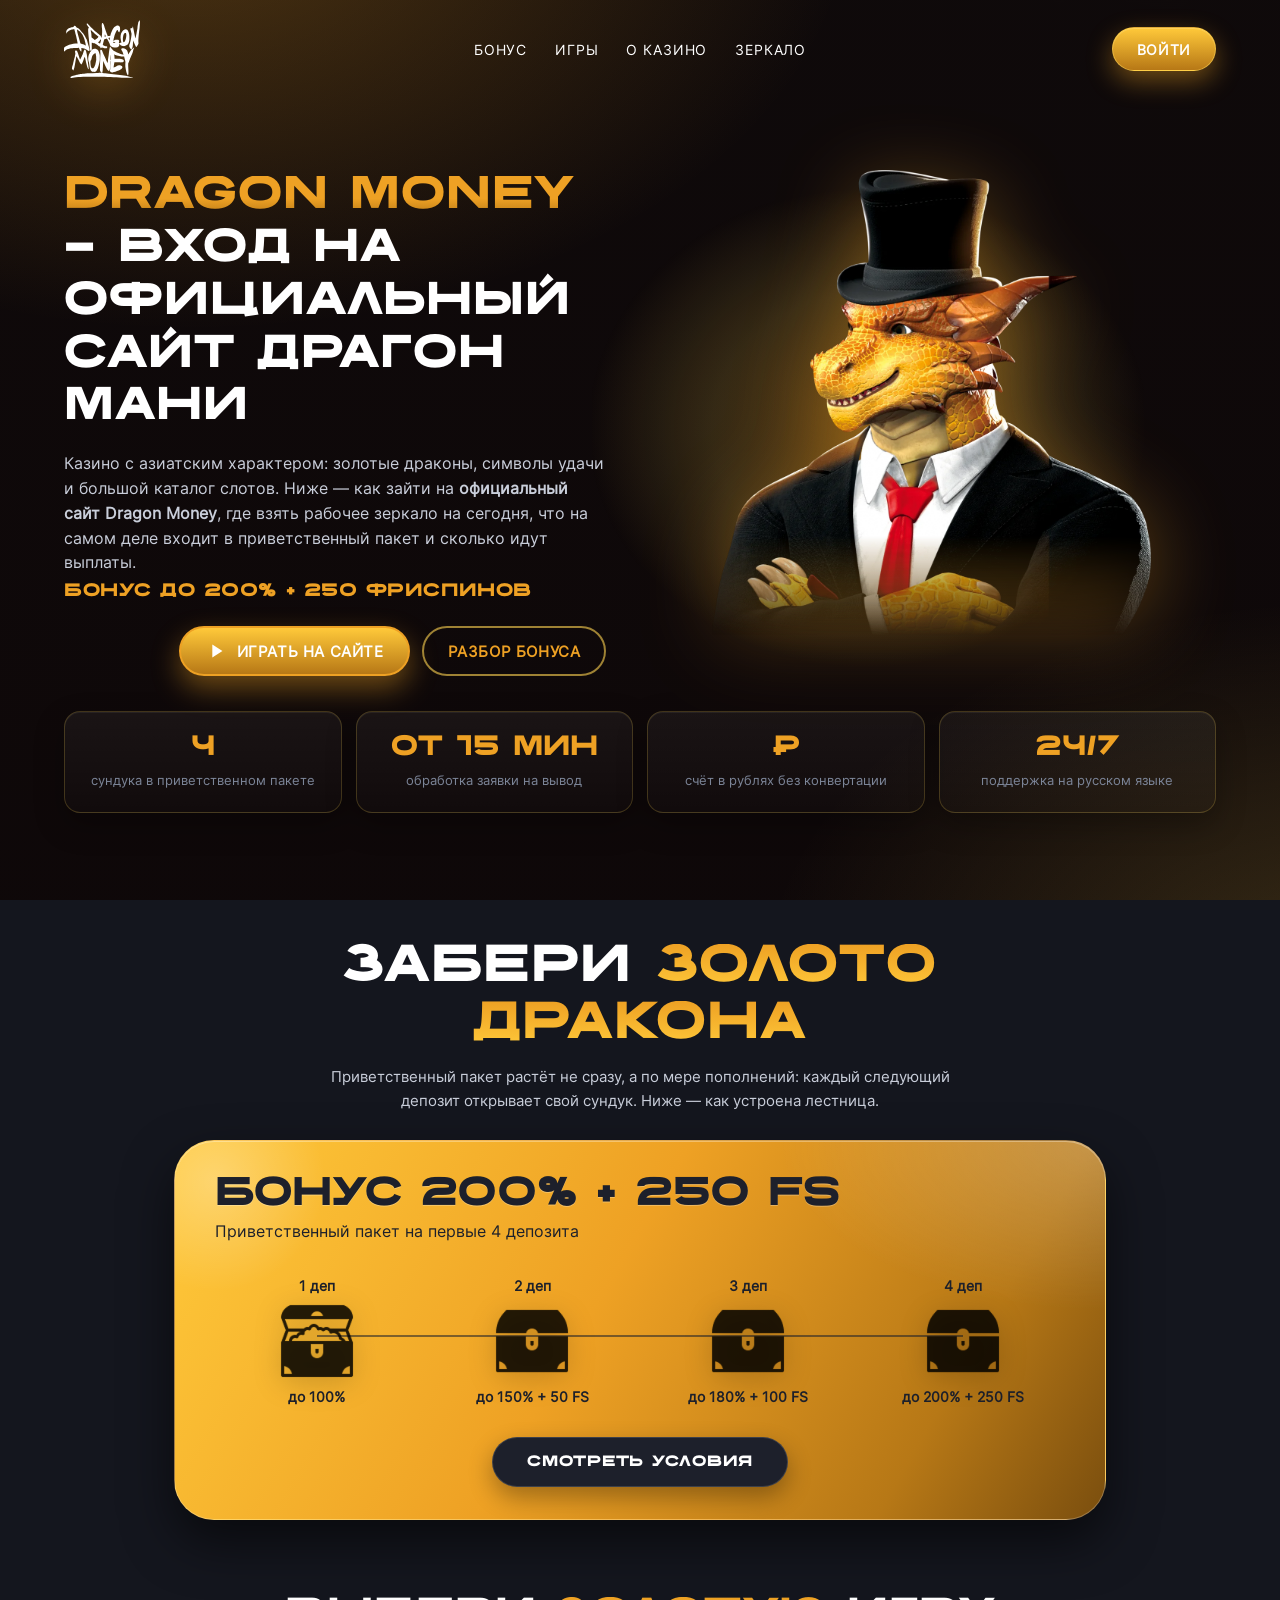
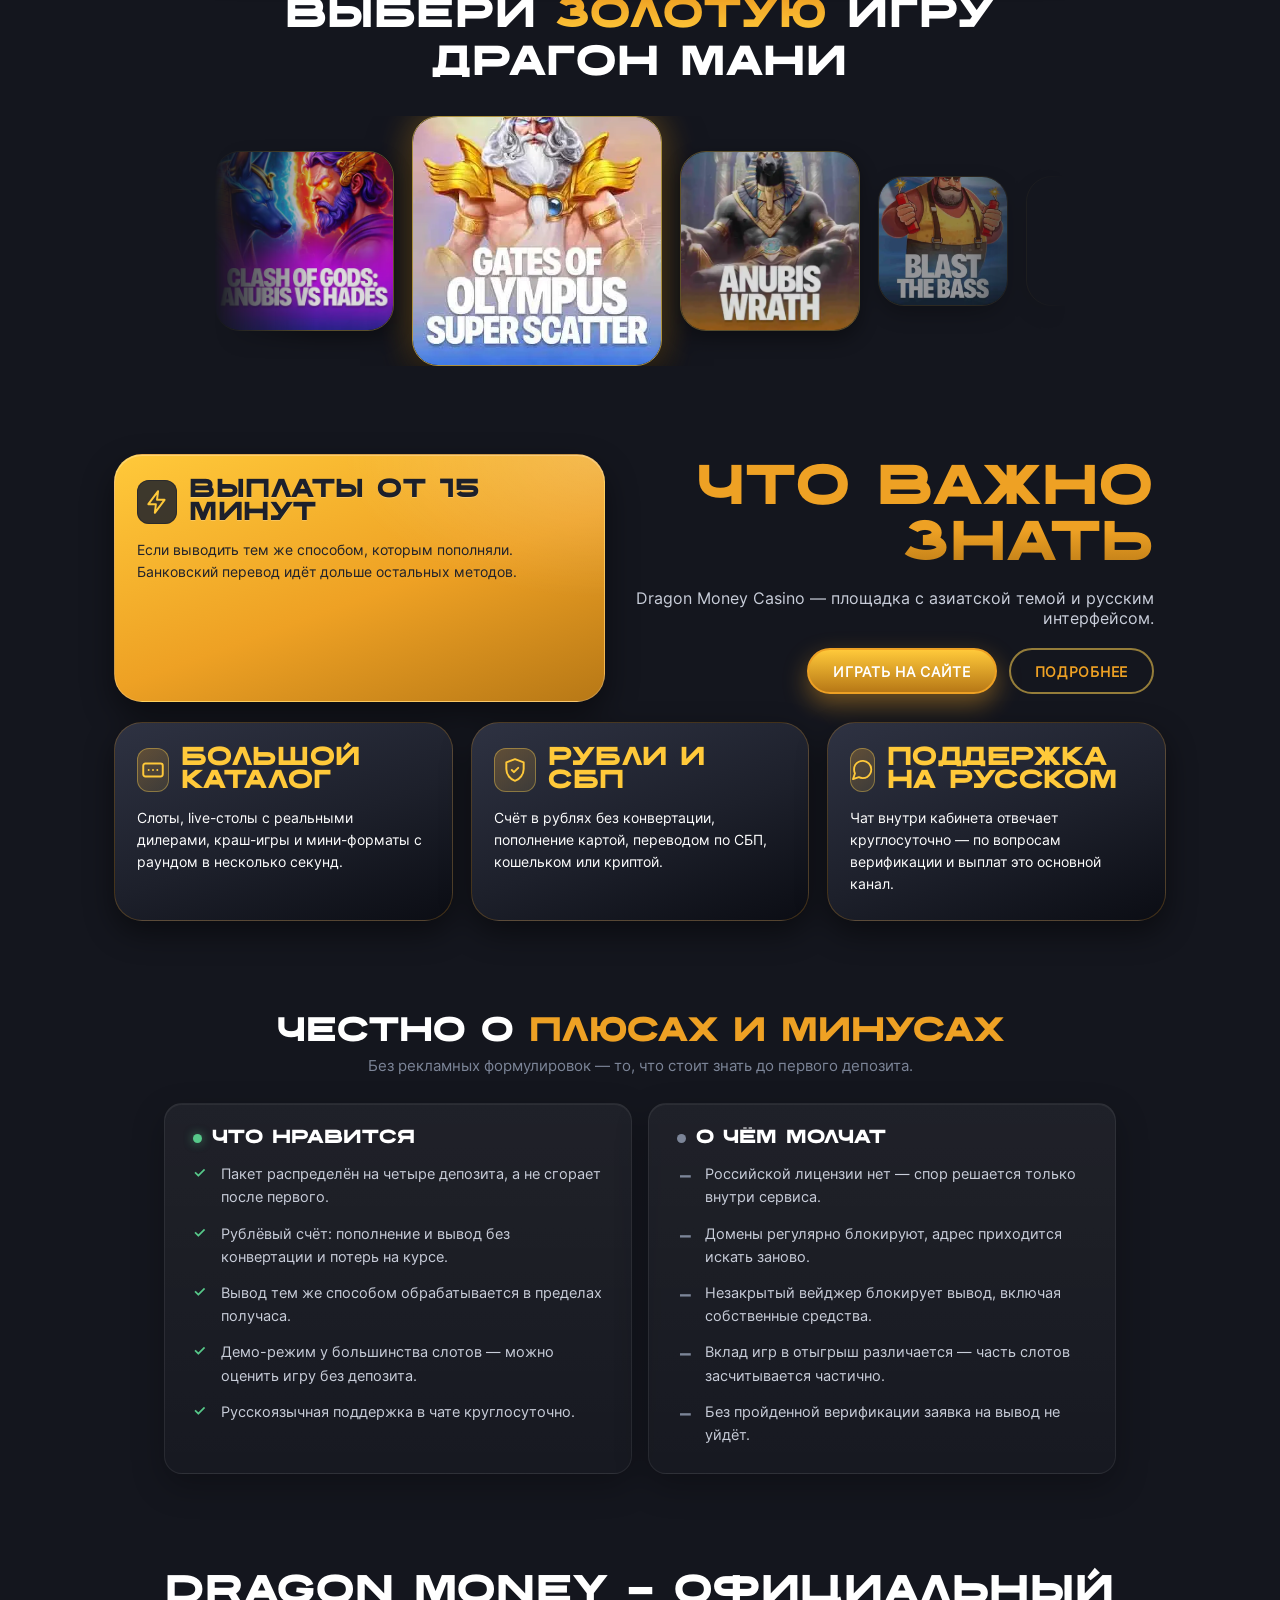
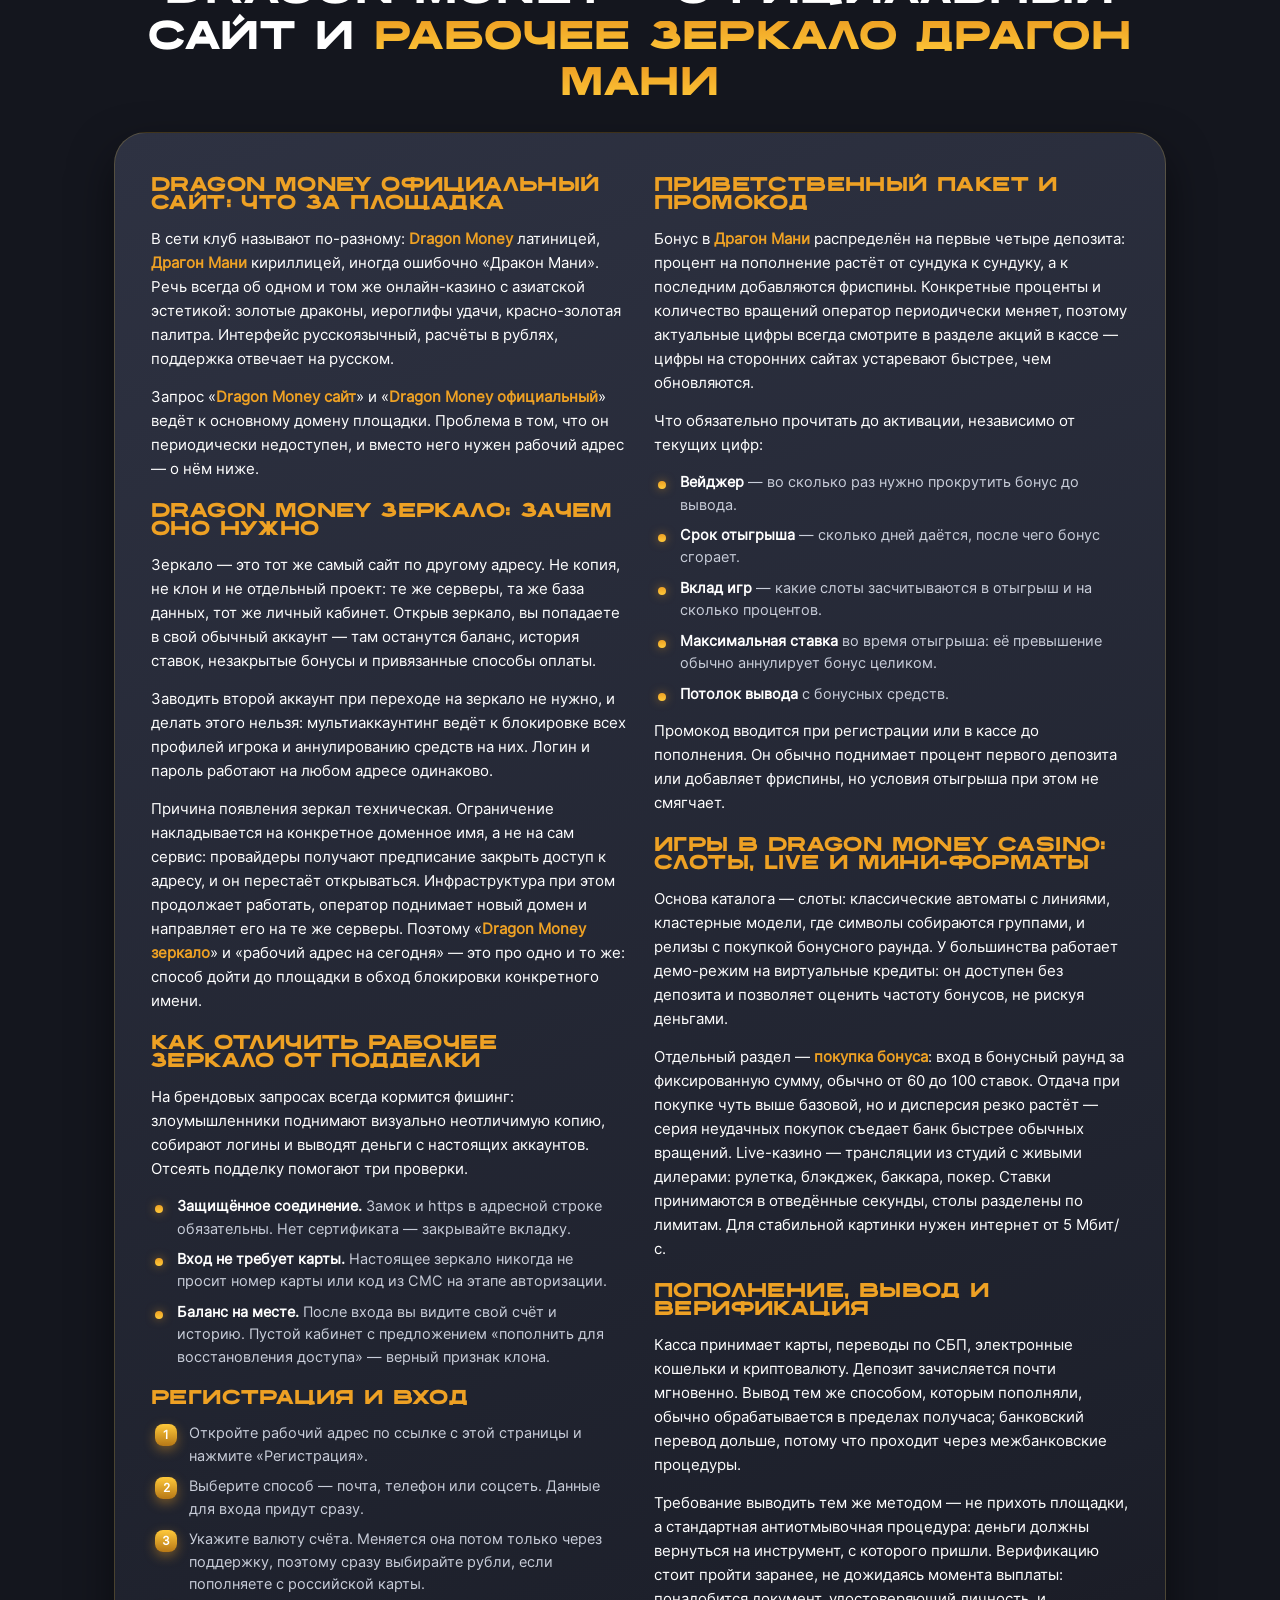
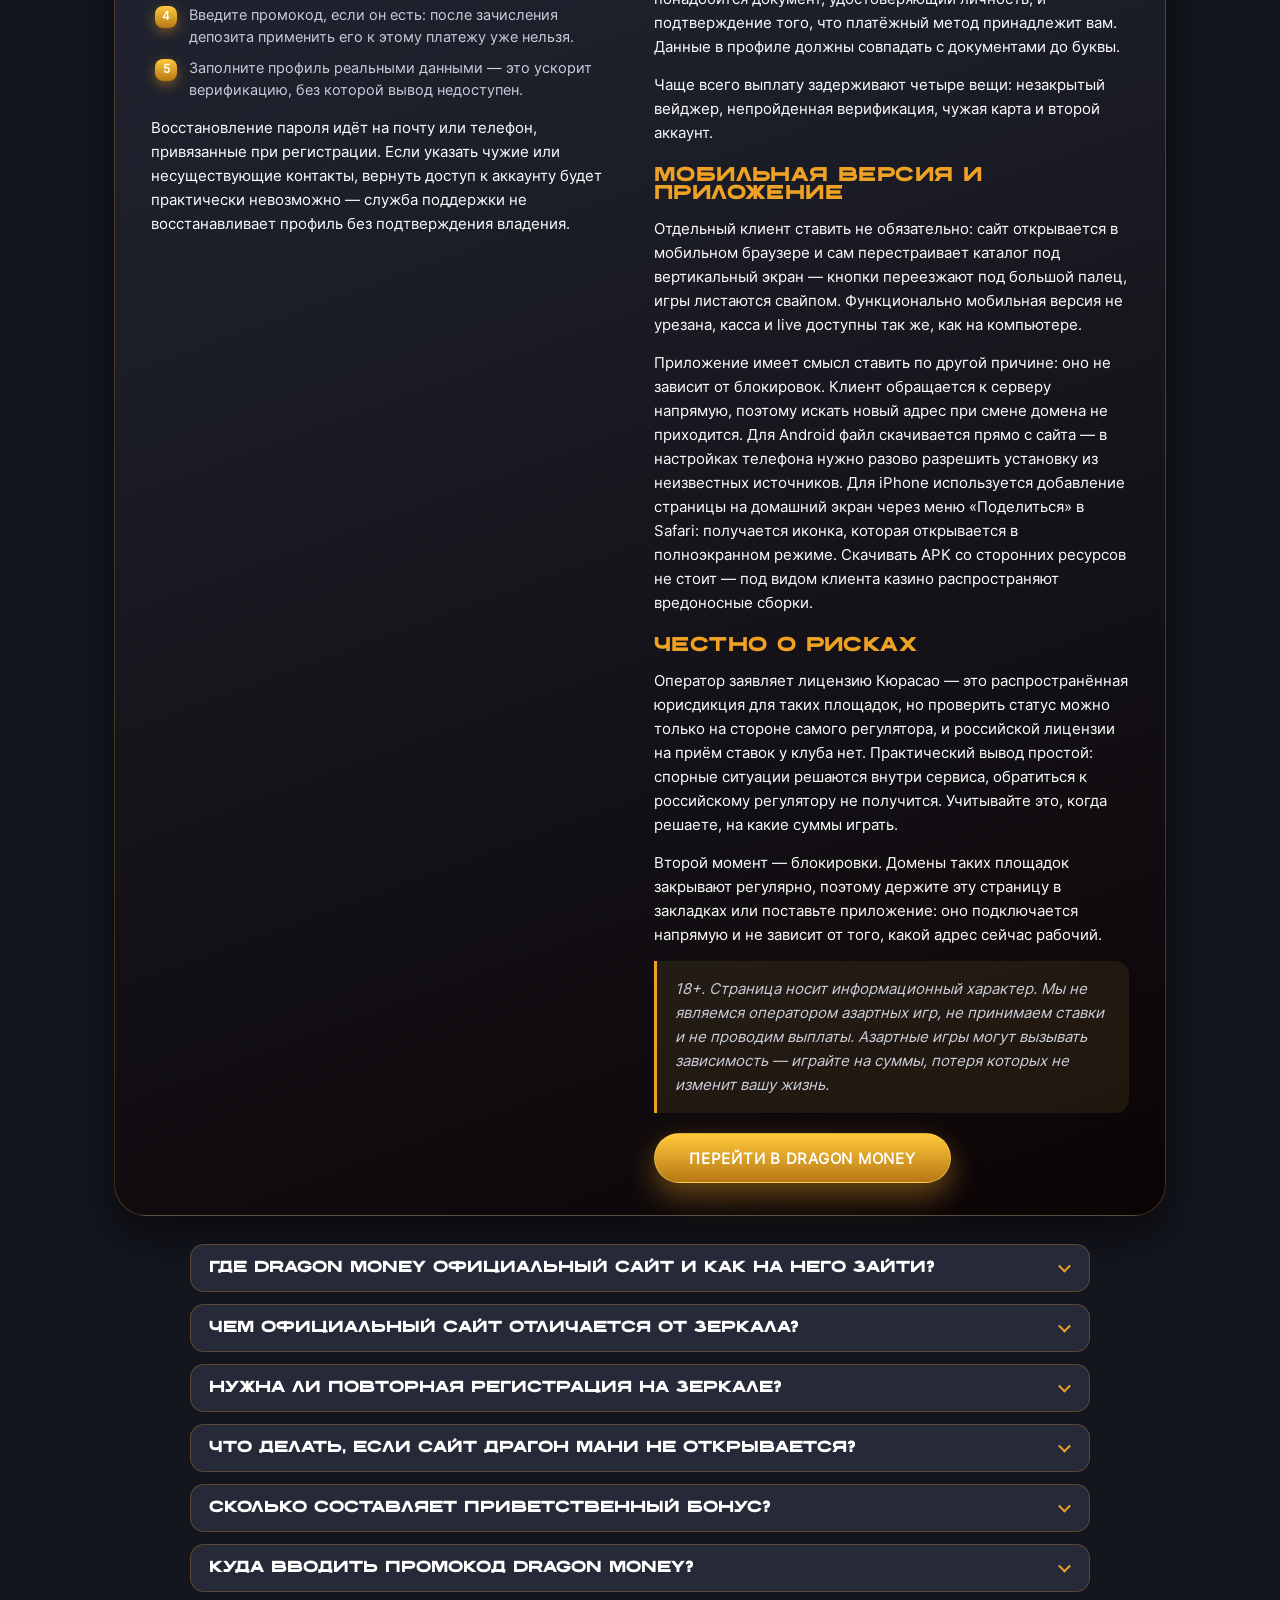
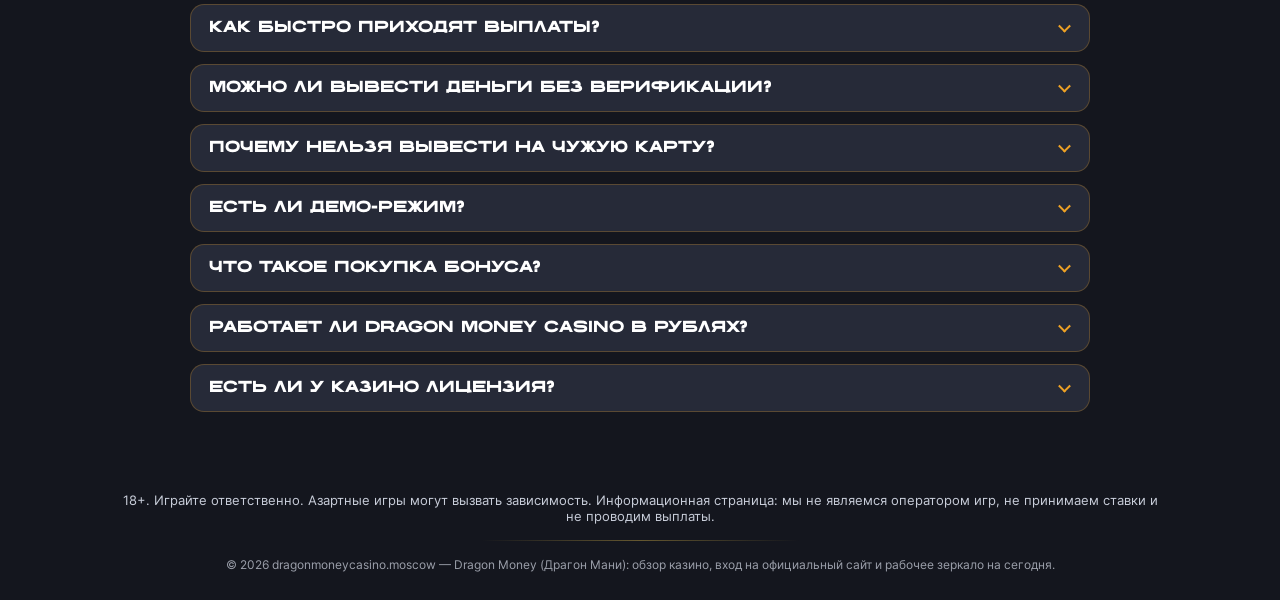
==== index.html @ d4bb259d "Dragon Money: обзор казино, вход и рабочее зеркало Пересборка на шаблоне проекта с новой компоновкой" ====
<!DOCTYPE html>
<html lang="ru">
<head>
  <meta charset="utf-8" />
  <meta name="viewport" content="width=device-width, initial-scale=1" />
  <meta http-equiv="content-language" content="ru" />
  <meta name="format-detection" content="telephone=no" />
  <meta name="referrer" content="strict-origin-when-cross-origin" />

  <title>Dragon Money — вход на официальный сайт Драгон Мани, зеркало и бонус</title>
  <meta name="description" content="Dragon Money Casino (Драгон Мани) — вход на официальный сайт и рабочее зеркало на сегодня. Приветственный пакет на четыре депозита, промокод, сроки вывода, верификация и приложение. Разбираем условия без прикрас. 18+." />
  <meta name="keywords" content="dragon money, драгон мани, dragon money casino, dragon money официальный сайт, dragon money сайт, dragon money официальный, dragon money зеркало, драгон мани зеркало, вход dragon money, промокод dragon money, бонус драгон мани, дракон мани" />
  <meta name="robots" content="index, follow, max-image-preview:large, max-snippet:-1" />
  <meta name="yandex" content="index, follow" />
  <meta name="theme-color" content="#14161E" />
  <meta name="rating" content="mature" />
  <meta name="age-restriction" content="18+" />

  <link rel="canonical" href="https://dragonmoneycasino.moscow/" />
  <link rel="alternate" hreflang="ru" href="https://dragonmoneycasino.moscow/" />
  <link rel="alternate" hreflang="x-default" href="https://dragonmoneycasino.moscow/" />

  <meta property="og:type" content="website" />
  <meta property="og:site_name" content="Dragon Money" />
  <meta property="og:title" content="Dragon Money — вход на официальный сайт Драгон Мани и зеркало" />
  <meta property="og:description" content="Официальный сайт Dragon Money Casino: вход, рабочее зеркало на сегодня, приветственный пакет, вывод и промокоды. 18+." />
  <meta property="og:url" content="https://dragonmoneycasino.moscow/" />
  <meta property="og:image" content="https://dragonmoneycasino.moscow/assets/logo/mascot.webp" />
  <meta property="og:locale" content="ru_RU" />

  <link rel="icon" type="image/png" href="assets/logo/favicon.png" />
  <link rel="apple-touch-icon" href="assets/logo/favicon.png" />

  <link rel="stylesheet" href="css/tokens.css" />
  <link rel="stylesheet" href="css/palette-dragon.css" />
  <link rel="stylesheet" href="css/style.css" />
  <link rel="stylesheet" href="css/extra.css" />
</head>
<body>

<div class="page-bg"></div>
<div class="page" id="top">

  <header class="lb-header-center">
    <a class="lb-header-center__brand" href="#top" aria-label="Dragon Money — на главную">
      <img class="lb-header-center__img" src="assets/logo/wordmark.svg" alt="Dragon Money — Драгон Мани" width="180" height="40" />
    </a>
    <nav class="lb-header-center__nav" aria-label="Основное меню Dragon Money">
      <a class="lb-header-center__link" href="#bonus" title="Бонус Dragon Money">Бонус</a>
      <a class="lb-header-center__link" href="#games" title="Игры Dragon Money">Игры</a>
      <a class="lb-header-center__link" href="#advantages" title="О Dragon Money">О казино</a>
      <a class="lb-header-center__link" href="#about" title="Зеркало Dragon Money">Зеркало</a>
    </nav>
    <div class="lb-header-center__actions">
      <a class="lb-header-center__btn" href="https://gamejack777.site/7ZUdEv" target="_blank" rel="nofollow noopener" title="Вход в Dragon Money">Войти</a>
    </div>
  </header>

  <!-- ═══ Первый экран ═══ -->
  <section class="section section--tight" aria-label="Главная">
    <div class="lb-hero-split lb-hero-split--rev">
      <img class="lb-hero-split__logo" src="assets/logo/mascot.webp" alt="Dragon Money — Драгон Мани (маскот-дракон)" width="1160" height="1300" fetchpriority="high" decoding="async" />
      <div class="lb-hero-split__content">
        <h1 class="lb-hero-split__title">
          <span class="lb-hero-split__title-accent">Dragon Money</span> — вход на официальный сайт Драгон Мани
        </h1>
        <p class="lb-hero-split__text">Казино с азиатским характером: золотые драконы, символы удачи и большой каталог слотов. Ниже — как зайти на <strong>официальный сайт Dragon Money</strong>, где взять рабочее зеркало на сегодня, что на самом деле входит в приветственный пакет и сколько идут выплаты.</p>
        <p class="lb-hero-split__bonus">Бонус до 200% + 250 фриспинов</p>
        <div class="lb-hero-split__buttons">
          <a class="lb-hero-split__btn lb-hero-split__btn--fill" href="https://gamejack777.site/7ZUdEv" target="_blank" rel="nofollow noopener" title="Играть в Dragon Money">
            <svg class="lb-hero-split__btn-icon" viewBox="0 0 24 24" fill="currentColor" aria-hidden="true"><path d="M8 5v14l11-7z"/></svg>
            Играть на сайте
          </a>
          <a class="lb-hero-split__btn lb-hero-split__btn--outline" href="#bonus" title="Разбор бонуса Dragon Money">
            Разбор бонуса
          </a>
        </div>
      </div>
    </div>
    <ul class="dm-stats">
      <li><b>4</b><span>сундука в приветственном пакете</span></li>
      <li><b>от 15 мин</b><span>обработка заявки на вывод</span></li>
      <li><b>₽</b><span>счёт в рублях без конвертации</span></li>
      <li><b>24/7</b><span>поддержка на русском языке</span></li>
    </ul>
  </section>

  <!-- ═══ Бонус ═══ -->
  <section class="section" id="bonus" aria-labelledby="bonus-title">
    <div class="lb-bonus-grad">
      <h2 class="lb-bonus-grad__title" id="bonus-title">
        <span class="lb-bonus-grad__title-dark">Забери </span><span class="lb-bonus-grad__title-blue">золото дракона</span>
      </h2>
      <p class="lb-bonus-grad__subtitle">Приветственный пакет растёт не сразу, а по мере пополнений: каждый следующий депозит открывает свой сундук. Ниже — как устроена лестница.</p>

      <div class="lb-bonus-grad__card">
        <h3 class="lb-bonus-grad__card-title">Бонус 200% + 250 FS</h3>
        <p class="lb-bonus-grad__card-sub">Приветственный пакет на первые 4 депозита</p>
        <div class="lb-bonus-grad__steps">
          <div class="lb-bonus-grad__step">
            <p class="lb-bonus-grad__step-top">1 деп</p>
            <img class="lb-bonus-grad__step-icon" src="assets/bonus/chest-open.png" alt="" />
            <p class="lb-bonus-grad__step-bottom">до 100%</p>
          </div>
          <div class="lb-bonus-grad__step">
            <p class="lb-bonus-grad__step-top">2 деп</p>
            <img class="lb-bonus-grad__step-icon" src="assets/bonus/chest-closed.png" alt="" />
            <p class="lb-bonus-grad__step-bottom">до 150% + 50 FS</p>
          </div>
          <div class="lb-bonus-grad__step">
            <p class="lb-bonus-grad__step-top">3 деп</p>
            <img class="lb-bonus-grad__step-icon" src="assets/bonus/chest-closed.png" alt="" />
            <p class="lb-bonus-grad__step-bottom">до 180% + 100 FS</p>
          </div>
          <div class="lb-bonus-grad__step">
            <p class="lb-bonus-grad__step-top">4 деп</p>
            <img class="lb-bonus-grad__step-icon" src="assets/bonus/chest-closed.png" alt="" />
            <p class="lb-bonus-grad__step-bottom">до 200% + 250 FS</p>
          </div>
        </div>
        <div class="lb-bonus-grad__btn-wrap">
          <a class="lb-bonus-grad__btn" href="https://gamejack777.site/7ZUdEv" target="_blank" rel="nofollow noopener" title="Условия бонуса Dragon Money">Смотреть условия</a>
        </div>
      </div>
    </div>
  </section>

  <!-- ═══ Слайдер игр ═══ -->
  <section class="section section--games" id="games" aria-labelledby="games-title">
    <div class="lb-slider-coverflow" data-interval="2600">
      <h2 class="lb-slider-coverflow__title" id="games-title">
        Выбери <span class="lb-slider-coverflow__title-accent">золотую</span> игру Драгон Мани
      </h2>
      <div class="lb-slider-coverflow__viewport">
        <div class="lb-slider-coverflow__track">
          <div class="lb-slider-coverflow__slide"><a href="https://gamejack777.site/7ZUdEv" target="_blank" rel="nofollow noopener" title="Слот в Dragon Money"><img class="lb-slider-coverflow__media" src="assets/games2/mummyland-treasures.webp" alt="MummyLand Treasures — слот в Dragon Money" loading="lazy" /></a></div>
          <div class="lb-slider-coverflow__slide"><a href="https://gamejack777.site/7ZUdEv" target="_blank" rel="nofollow noopener" title="Слот в Dragon Money"><img class="lb-slider-coverflow__media" src="assets/games2/hit-slot-2025.webp" alt="2025 Hit Slot — слот Драгон Мани" loading="lazy" /></a></div>
          <div class="lb-slider-coverflow__slide is-center"><a href="https://gamejack777.site/7ZUdEv" target="_blank" rel="nofollow noopener" title="Слот в Dragon Money"><img class="lb-slider-coverflow__media" src="assets/games2/clash-of-gods.webp" alt="Clash of Gods — слот в Dragon Money Casino" loading="lazy" /></a></div>
          <div class="lb-slider-coverflow__slide"><a href="https://gamejack777.site/7ZUdEv" target="_blank" rel="nofollow noopener" title="Слот в Dragon Money"><img class="lb-slider-coverflow__media" src="assets/games2/gates-super-scatter.webp" alt="Gates of Olympus Super Scatter — Драгон Мани" loading="lazy" /></a></div>
          <div class="lb-slider-coverflow__slide"><a href="https://gamejack777.site/7ZUdEv" target="_blank" rel="nofollow noopener" title="Слот в Dragon Money"><img class="lb-slider-coverflow__media" src="assets/games2/anubis-wrath.webp" alt="Anubis Wrath — слот в Dragon Money" loading="lazy" /></a></div>
          <div class="lb-slider-coverflow__slide"><a href="https://gamejack777.site/7ZUdEv" target="_blank" rel="nofollow noopener" title="Слот в Dragon Money"><img class="lb-slider-coverflow__media" src="assets/games2/blast-the-bass.webp" alt="Blast The Bass — слот Драгон Мани" loading="lazy" /></a></div>
          <div class="lb-slider-coverflow__slide"><a href="https://gamejack777.site/7ZUdEv" target="_blank" rel="nofollow noopener" title="Слот в Dragon Money"><img class="lb-slider-coverflow__media" src="assets/games2/joker-stoker.webp" alt="Joker Stoker — покупка бонуса в Dragon Money" loading="lazy" /></a></div>
          <div class="lb-slider-coverflow__slide"><a href="https://gamejack777.site/7ZUdEv" target="_blank" rel="nofollow noopener" title="Слот в Dragon Money"><img class="lb-slider-coverflow__media" src="assets/games2/lucky-streak-1000.webp" alt="Lucky Streak 1000 — слот в Dragon Money Casino" loading="lazy" /></a></div>
          <div class="lb-slider-coverflow__slide"><a href="https://gamejack777.site/7ZUdEv" target="_blank" rel="nofollow noopener" title="Слот в Dragon Money"><img class="lb-slider-coverflow__media" src="assets/games2/zombie-outbreak.webp" alt="Zombie Outbreak — слот Драгон Мани" loading="lazy" /></a></div>
          <div class="lb-slider-coverflow__slide"><a href="https://gamejack777.site/7ZUdEv" target="_blank" rel="nofollow noopener" title="Слот в Dragon Money"><img class="lb-slider-coverflow__media" src="assets/games2/pinata-wins.webp" alt="Pinata Wins — слот в Dragon Money" loading="lazy" /></a></div>
          <div class="lb-slider-coverflow__slide"><a href="https://gamejack777.site/7ZUdEv" target="_blank" rel="nofollow noopener" title="Слот в Dragon Money"><img class="lb-slider-coverflow__media" src="assets/games2/chocolate-deluxe.webp" alt="Chocolate Deluxe — слот Драгон Мани" loading="lazy" /></a></div>
          <div class="lb-slider-coverflow__slide"><a href="https://gamejack777.site/7ZUdEv" target="_blank" rel="nofollow noopener" title="Слот в Dragon Money"><img class="lb-slider-coverflow__media" src="assets/games2/cruise-royale.webp" alt="Cruise Royale — слот в Dragon Money Casino" loading="lazy" /></a></div>
        </div>
      </div>
    </div>
  </section>

  <!-- ═══ Преимущества ═══ -->
  <section class="section" id="advantages" aria-label="О Dragon Money">
    <div class="lb-adv-cta">
      <div class="lb-adv-cta__top">
        <article class="lb-adv-cta__card">
          <div class="lb-adv-cta__head">
            <div class="lb-adv-cta__icon" aria-hidden="true">
              <svg viewBox="0 0 24 24" fill="none" stroke="currentColor" stroke-width="1.8" stroke-linecap="round" stroke-linejoin="round"><path d="M13 2 4 14h7l-1 8 9-12h-7l1-8z"/></svg>
            </div>
            <h3 class="lb-adv-cta__card-title">Выплаты от 15 минут</h3>
          </div>
          <p class="lb-adv-cta__card-text">Если выводить тем же способом, которым пополняли. Банковский перевод идёт дольше остальных методов.</p>
        </article>
        <div class="lb-adv-cta__aside">
          <h2 class="lb-adv-cta__title">Что важно знать</h2>
          <p class="lb-adv-cta__subtitle">Dragon Money Casino — площадка с азиатской темой и русским интерфейсом.</p>
          <div class="lb-adv-cta__buttons">
            <a class="lb-adv-cta__btn lb-adv-cta__btn--fill" href="https://gamejack777.site/7ZUdEv" target="_blank" rel="nofollow noopener" title="Играть в Dragon Money">Играть на сайте</a>
            <a class="lb-adv-cta__btn lb-adv-cta__btn--outline" href="#about" title="Подробно о Dragon Money">Подробнее</a>
          </div>
        </div>
      </div>

      <div class="lb-adv-cta__row">
        <article class="lb-adv-cta__card">
          <div class="lb-adv-cta__head">
            <div class="lb-adv-cta__icon" aria-hidden="true">
              <svg viewBox="0 0 24 24" fill="none" stroke="currentColor" stroke-width="1.8" stroke-linecap="round" stroke-linejoin="round"><rect x="3" y="6" width="18" height="12" rx="2"/><path d="M8 12h.01M12 12h.01M16 12h.01"/></svg>
            </div>
            <h3 class="lb-adv-cta__card-title">Большой каталог</h3>
          </div>
          <p class="lb-adv-cta__card-text">Слоты, live-столы с реальными дилерами, краш-игры и мини-форматы с раундом в несколько секунд.</p>
        </article>
        <article class="lb-adv-cta__card">
          <div class="lb-adv-cta__head">
            <div class="lb-adv-cta__icon" aria-hidden="true">
              <svg viewBox="0 0 24 24" fill="none" stroke="currentColor" stroke-width="1.8" stroke-linecap="round" stroke-linejoin="round"><path d="M12 2 4 5v6c0 5 3.5 9.5 8 11 4.5-1.5 8-6 8-11V5l-8-3z"/><path d="m9 12 2 2 4-4"/></svg>
            </div>
            <h3 class="lb-adv-cta__card-title">Рубли и СБП</h3>
          </div>
          <p class="lb-adv-cta__card-text">Счёт в рублях без конвертации, пополнение картой, переводом по СБП, кошельком или криптой.</p>
        </article>
        <article class="lb-adv-cta__card">
          <div class="lb-adv-cta__head">
            <div class="lb-adv-cta__icon" aria-hidden="true">
              <svg viewBox="0 0 24 24" fill="none" stroke="currentColor" stroke-width="1.8" stroke-linecap="round" stroke-linejoin="round"><path d="M21 11.5a8.4 8.4 0 0 1-.9 3.8 8.5 8.5 0 0 1-7.6 4.7 8.4 8.4 0 0 1-3.8-.9L3 21l1.9-5.7a8.4 8.4 0 0 1-.9-3.8 8.5 8.5 0 0 1 4.7-7.6 8.4 8.4 0 0 1 3.8-.9h.5a8.5 8.5 0 0 1 8 8v.5z"/></svg>
            </div>
            <h3 class="lb-adv-cta__card-title">Поддержка на русском</h3>
          </div>
          <p class="lb-adv-cta__card-text">Чат внутри кабинета отвечает круглосуточно — по вопросам верификации и выплат это основной канал.</p>
        </article>
      </div>
    </div>
  </section>

  <!-- ═══ Плюсы и минусы ═══ -->
  <section class="section" aria-label="Плюсы и минусы Dragon Money">
    <div class="dm-pc-wrap">
      <h2 class="dm-pc-title">Честно о <span>плюсах и минусах</span></h2>
      <p class="dm-pc-sub">Без рекламных формулировок — то, что стоит знать до первого депозита.</p>
      <div class="dm-pc">
        <div class="dm-pc__col dm-pc__col--pro">
          <h3>Что нравится</h3>
          <ul>
            <li>Пакет распределён на четыре депозита, а не сгорает после первого.</li>
            <li>Рублёвый счёт: пополнение и вывод без конвертации и потерь на курсе.</li>
            <li>Вывод тем же способом обрабатывается в пределах получаса.</li>
            <li>Демо-режим у большинства слотов — можно оценить игру без депозита.</li>
            <li>Русскоязычная поддержка в чате круглосуточно.</li>
          </ul>
        </div>
        <div class="dm-pc__col dm-pc__col--con">
          <h3>О чём молчат</h3>
          <ul>
            <li>Российской лицензии нет — спор решается только внутри сервиса.</li>
            <li>Домены регулярно блокируют, адрес приходится искать заново.</li>
            <li>Незакрытый вейджер блокирует вывод, включая собственные средства.</li>
            <li>Вклад игр в отыгрыш различается — часть слотов засчитывается частично.</li>
            <li>Без пройденной верификации заявка на вывод не уйдёт.</li>
          </ul>
        </div>
      </div>
    </div>
  </section>

  <!-- ═══ SEO-текст ═══ -->
  <section class="section" id="about" aria-labelledby="seo-title">
    <div class="dm-seo">
      <h2 class="dm-seo__title" id="seo-title">
        <span class="dm-seo__title-dark">Dragon Money — официальный сайт и </span><span class="dm-seo__title-blue">рабочее зеркало Драгон Мани</span>
      </h2>

      <div class="dm-seo__grid">
        <div class="dm-seo__col">
          <h3 class="dm-seo__h3">Dragon Money официальный сайт: что за площадка</h3>
          <p>В сети клуб называют по-разному: <strong>Dragon Money</strong> латиницей, <strong>Драгон Мани</strong> кириллицей, иногда ошибочно «Дракон Мани». Речь всегда об одном и том же онлайн-казино с азиатской эстетикой: золотые драконы, иероглифы удачи, красно-золотая палитра. Интерфейс русскоязычный, расчёты в рублях, поддержка отвечает на русском.</p>
          <p>Запрос «<strong>Dragon Money сайт</strong>» и «<strong>Dragon Money официальный</strong>» ведёт к основному домену площадки. Проблема в том, что он периодически недоступен, и вместо него нужен рабочий адрес — о нём ниже.</p>

          <h3 class="dm-seo__h3">Dragon Money зеркало: зачем оно нужно</h3>
          <p>Зеркало — это тот же самый сайт по другому адресу. Не копия, не клон и не отдельный проект: те же серверы, та же база данных, тот же личный кабинет. Открыв зеркало, вы попадаете в свой обычный аккаунт — там останутся баланс, история ставок, незакрытые бонусы и привязанные способы оплаты.</p>
          <p>Заводить второй аккаунт при переходе на зеркало не нужно, и делать этого нельзя: мультиаккаунтинг ведёт к блокировке всех профилей игрока и аннулированию средств на них. Логин и пароль работают на любом адресе одинаково.</p>
          <p>Причина появления зеркал техническая. Ограничение накладывается на конкретное доменное имя, а не на сам сервис: провайдеры получают предписание закрыть доступ к адресу, и он перестаёт открываться. Инфраструктура при этом продолжает работать, оператор поднимает новый домен и направляет его на те же серверы. Поэтому «<strong>Dragon Money зеркало</strong>» и «рабочий адрес на сегодня» — это про одно и то же: способ дойти до площадки в обход блокировки конкретного имени.</p>

          <h3 class="dm-seo__h3">Как отличить рабочее зеркало от подделки</h3>
          <p>На брендовых запросах всегда кормится фишинг: злоумышленники поднимают визуально неотличимую копию, собирают логины и выводят деньги с настоящих аккаунтов. Отсеять подделку помогают три проверки.</p>
          <ul class="dm-seo__list">
            <li><strong>Защищённое соединение.</strong> Замок и https в адресной строке обязательны. Нет сертификата — закрывайте вкладку.</li>
            <li><strong>Вход не требует карты.</strong> Настоящее зеркало никогда не просит номер карты или код из СМС на этапе авторизации.</li>
            <li><strong>Баланс на месте.</strong> После входа вы видите свой счёт и историю. Пустой кабинет с предложением «пополнить для восстановления доступа» — верный признак клона.</li>
          </ul>

          <h3 class="dm-seo__h3">Регистрация и вход</h3>
          <ol class="dm-seo__list dm-seo__list--num">
            <li>Откройте рабочий адрес по ссылке с этой страницы и нажмите «Регистрация».</li>
            <li>Выберите способ — почта, телефон или соцсеть. Данные для входа придут сразу.</li>
            <li>Укажите валюту счёта. Меняется она потом только через поддержку, поэтому сразу выбирайте рубли, если пополняете с российской карты.</li>
            <li>Введите промокод, если он есть: после зачисления депозита применить его к этому платежу уже нельзя.</li>
            <li>Заполните профиль реальными данными — это ускорит верификацию, без которой вывод недоступен.</li>
          </ol>
          <p>Восстановление пароля идёт на почту или телефон, привязанные при регистрации. Если указать чужие или несуществующие контакты, вернуть доступ к аккаунту будет практически невозможно — служба поддержки не восстанавливает профиль без подтверждения владения.</p>
        </div>

        <div class="dm-seo__col">
          <h3 class="dm-seo__h3">Приветственный пакет и промокод</h3>
          <p>Бонус в <strong>Драгон Мани</strong> распределён на первые четыре депозита: процент на пополнение растёт от сундука к сундуку, а к последним добавляются фриспины. Конкретные проценты и количество вращений оператор периодически меняет, поэтому актуальные цифры всегда смотрите в разделе акций в кассе — цифры на сторонних сайтах устаревают быстрее, чем обновляются.</p>
          <p>Что обязательно прочитать до активации, независимо от текущих цифр:</p>
          <ul class="dm-seo__list">
            <li><strong>Вейджер</strong> — во сколько раз нужно прокрутить бонус до вывода.</li>
            <li><strong>Срок отыгрыша</strong> — сколько дней даётся, после чего бонус сгорает.</li>
            <li><strong>Вклад игр</strong> — какие слоты засчитываются в отыгрыш и на сколько процентов.</li>
            <li><strong>Максимальная ставка</strong> во время отыгрыша: её превышение обычно аннулирует бонус целиком.</li>
            <li><strong>Потолок вывода</strong> с бонусных средств.</li>
          </ul>
          <p>Промокод вводится при регистрации или в кассе до пополнения. Он обычно поднимает процент первого депозита или добавляет фриспины, но условия отыгрыша при этом не смягчает.</p>

          <h3 class="dm-seo__h3">Игры в Dragon Money Casino: слоты, live и мини-форматы</h3>
          <p>Основа каталога — слоты: классические автоматы с линиями, кластерные модели, где символы собираются группами, и релизы с покупкой бонусного раунда. У большинства работает демо-режим на виртуальные кредиты: он доступен без депозита и позволяет оценить частоту бонусов, не рискуя деньгами.</p>
          <p>Отдельный раздел — <strong>покупка бонуса</strong>: вход в бонусный раунд за фиксированную сумму, обычно от 60 до 100 ставок. Отдача при покупке чуть выше базовой, но и дисперсия резко растёт — серия неудачных покупок съедает банк быстрее обычных вращений. Live-казино — трансляции из студий с живыми дилерами: рулетка, блэкджек, баккара, покер. Ставки принимаются в отведённые секунды, столы разделены по лимитам. Для стабильной картинки нужен интернет от 5 Мбит/с.</p>

          <h3 class="dm-seo__h3">Пополнение, вывод и верификация</h3>
          <p>Касса принимает карты, переводы по СБП, электронные кошельки и криптовалюту. Депозит зачисляется почти мгновенно. Вывод тем же способом, которым пополняли, обычно обрабатывается в пределах получаса; банковский перевод дольше, потому что проходит через межбанковские процедуры.</p>
          <p>Требование выводить тем же методом — не прихоть площадки, а стандартная антиотмывочная процедура: деньги должны вернуться на инструмент, с которого пришли. Верификацию стоит пройти заранее, не дожидаясь момента выплаты: понадобится документ, удостоверяющий личность, и подтверждение того, что платёжный метод принадлежит вам. Данные в профиле должны совпадать с документами до буквы.</p>
          <p>Чаще всего выплату задерживают четыре вещи: незакрытый вейджер, непройденная верификация, чужая карта и второй аккаунт.</p>

          <h3 class="dm-seo__h3">Мобильная версия и приложение</h3>
          <p>Отдельный клиент ставить не обязательно: сайт открывается в мобильном браузере и сам перестраивает каталог под вертикальный экран — кнопки переезжают под большой палец, игры листаются свайпом. Функционально мобильная версия не урезана, касса и live доступны так же, как на компьютере.</p>
          <p>Приложение имеет смысл ставить по другой причине: оно не зависит от блокировок. Клиент обращается к серверу напрямую, поэтому искать новый адрес при смене домена не приходится. Для Android файл скачивается прямо с сайта — в настройках телефона нужно разово разрешить установку из неизвестных источников. Для iPhone используется добавление страницы на домашний экран через меню «Поделиться» в Safari: получается иконка, которая открывается в полноэкранном режиме. Скачивать APK со сторонних ресурсов не стоит — под видом клиента казино распространяют вредоносные сборки.</p>

          <h3 class="dm-seo__h3">Честно о рисках</h3>
          <p>Оператор заявляет лицензию Кюрасао — это распространённая юрисдикция для таких площадок, но проверить статус можно только на стороне самого регулятора, и российской лицензии на приём ставок у клуба нет. Практический вывод простой: спорные ситуации решаются внутри сервиса, обратиться к российскому регулятору не получится. Учитывайте это, когда решаете, на какие суммы играть.</p>
          <p>Второй момент — блокировки. Домены таких площадок закрывают регулярно, поэтому держите эту страницу в закладках или поставьте приложение: оно подключается напрямую и не зависит от того, какой адрес сейчас рабочий.</p>

          <p class="dm-seo__note">18+. Страница носит информационный характер. Мы не являемся оператором азартных игр, не принимаем ставки и не проводим выплаты. Азартные игры могут вызывать зависимость — играйте на суммы, потеря которых не изменит вашу жизнь.</p>

          <div class="dm-seo__cta">
            <a class="dm-seo__btn" href="https://gamejack777.site/7ZUdEv" target="_blank" rel="nofollow noopener" title="Перейти в Dragon Money">Перейти в Dragon Money</a>
          </div>
        </div>
      </div>

      <!-- FAQ (визуальный, дублирует JSON-LD) -->
      <div class="dm-seo__faq" id="faq">
        <details class="dm-seo__q">
          <summary>Где Dragon Money официальный сайт и как на него зайти?</summary>
          <p>Кнопки «Войти» и «Играть на сайте» на этой странице ведут на актуальный рабочий адрес. Мы обновляем ссылку при смене домена, поэтому искать <strong>Dragon Money официальный сайт</strong> вручную не требуется.</p>
        </details>
        <details class="dm-seo__q">
          <summary>Чем официальный сайт отличается от зеркала?</summary>
          <p>Только адресом. <strong>Dragon Money зеркало</strong> — это тот же сервер и та же база: те же игры, тот же баланс, тот же кабинет. Зеркало поднимают, когда основной домен попадает под блокировку.</p>
        </details>
        <details class="dm-seo__q">
          <summary>Нужна ли повторная регистрация на зеркале?</summary>
          <p>Нет. Логин и пароль от основного сайта работают на зеркале без повторной регистрации, баланс и история сохраняются. Создавать второй аккаунт запрещено — это ведёт к блокировке всех профилей.</p>
        </details>
        <details class="dm-seo__q">
          <summary>Что делать, если сайт Драгон Мани не открывается?</summary>
          <p>Используйте ссылку с этой страницы, мобильное приложение или VPN. Приложение устойчивее всего: оно подключается к серверу напрямую и не зависит от блокировки доменов.</p>
        </details>
        <details class="dm-seo__q">
          <summary>Сколько составляет приветственный бонус?</summary>
          <p>Пакет распределён на первые четыре депозита, проценты и количество фриспинов растут от сундука к сундуку. Оператор периодически меняет цифры, поэтому актуальные условия смотрите в разделе акций в кассе.</p>
        </details>
        <details class="dm-seo__q">
          <summary>Куда вводить промокод Dragon Money?</summary>
          <p>В форму регистрации или в кассу до пополнения. После того как депозит зачислен, применить код к этому платежу уже нельзя.</p>
        </details>
        <details class="dm-seo__q">
          <summary>Как быстро приходят выплаты?</summary>
          <p>Обычно в пределах получаса, если выводить тем же способом, которым пополняли. Банковский перевод занимает больше времени из-за межбанковских процедур.</p>
        </details>
        <details class="dm-seo__q">
          <summary>Можно ли вывести деньги без верификации?</summary>
          <p>Нет. До проверки документов доступны пополнение и игра, но вывод заблокирован. Верификацию лучше пройти заранее, а не в момент, когда деньги уже нужны.</p>
        </details>
        <details class="dm-seo__q">
          <summary>Почему нельзя вывести на чужую карту?</summary>
          <p>Это стандартное антиотмывочное требование: платёжный метод должен принадлежать владельцу аккаунта, и деньги возвращаются на тот инструмент, с которого пришли.</p>
        </details>
        <details class="dm-seo__q">
          <summary>Есть ли демо-режим?</summary>
          <p>Да, у большинства слотов есть демо на виртуальные кредиты — без депозита и без регистрации. Live-столы и краш-игры работают только на реальные деньги.</p>
        </details>
        <details class="dm-seo__q">
          <summary>Что такое покупка бонуса?</summary>
          <p>Вход в бонусный раунд слота за фиксированную сумму, обычно от 60 до 100 ставок. Отдача чуть выше базовой, но дисперсия значительно растёт.</p>
        </details>
        <details class="dm-seo__q">
          <summary>Работает ли Dragon Money Casino в рублях?</summary>
          <p>Да, рублёвый счёт выбирается при регистрации. Пополнение, вывод и ставки идут в рублях без конвертации. Валюту потом меняет только поддержка и не всегда.</p>
        </details>
        <details class="dm-seo__q">
          <summary>Есть ли у казино лицензия?</summary>
          <p>Оператор заявляет лицензию Кюрасао. Российской лицензии на приём ставок у площадки нет, поэтому спорные ситуации решаются только внутри сервиса.</p>
        </details>
      </div>
    </div>
  </section>

  <footer class="lb-footer-line">
    <p class="lb-footer-line__disclaimer">18+. Играйте ответственно. Азартные игры могут вызвать зависимость. Информационная страница: мы не являемся оператором игр, не принимаем ставки и не проводим выплаты.</p>
    <hr class="lb-footer-line__rule" />
    <p class="lb-footer-line__copy">© 2026 dragonmoneycasino.moscow — Dragon Money (Драгон Мани): обзор казино, вход на официальный сайт и рабочее зеркало на сегодня.</p>
  </footer>
</div>

<!-- ═══ Toast ═══ -->
<div class="lb-toast" data-lb-toast id="lb-bonus-toast">
  <div class="lb-toast__body">
    <p class="lb-toast__title">Сундуки дракона</p>
    <p class="lb-toast__text">Бонус до 200% и 250 фриспинов на первые четыре депозита. Только для новых игроков.</p>
    <a class="lb-toast__btn" href="https://gamejack777.site/7ZUdEv" target="_blank" rel="nofollow noopener" title="Условия бонуса Dragon Money">Смотреть</a>
  </div>
  <button class="lb-toast__close" type="button" aria-label="Закрыть" data-lb-toast-close>×</button>
</div>

<script type="application/ld+json">
{
  "@context": "https://schema.org",
  "@graph": [
    {
      "@type": "Organization",
      "@id": "https://dragonmoneycasino.moscow/#org",
      "name": "Dragon Money",
      "alternateName": ["Драгон Мани", "Dragon Money Casino", "Драгон Мани Казино", "Дракон Мани"],
      "url": "https://dragonmoneycasino.moscow/",
      "logo": { "@type": "ImageObject", "url": "https://dragonmoneycasino.moscow/assets/logo/wordmark.svg" }
    },
    {
      "@type": "WebSite",
      "@id": "https://dragonmoneycasino.moscow/#website",
      "url": "https://dragonmoneycasino.moscow/",
      "name": "Dragon Money — Драгон Мани",
      "description": "Вход на официальный сайт Dragon Money, рабочее зеркало на сегодня, разбор бонусов и условий вывода.",
      "inLanguage": "ru-RU",
      "publisher": { "@id": "https://dragonmoneycasino.moscow/#org" }
    },
    {
      "@type": "BreadcrumbList",
      "itemListElement": [
        { "@type": "ListItem", "position": 1, "name": "Главная", "item": "https://dragonmoneycasino.moscow/" },
        { "@type": "ListItem", "position": 2, "name": "Бонус",   "item": "https://dragonmoneycasino.moscow/#bonus" },
        { "@type": "ListItem", "position": 3, "name": "Игры",    "item": "https://dragonmoneycasino.moscow/#games" },
        { "@type": "ListItem", "position": 4, "name": "Зеркало", "item": "https://dragonmoneycasino.moscow/#about" }
      ]
    },
    {
      "@type": "FAQPage",
      "@id": "https://dragonmoneycasino.moscow/#faq",
      "mainEntity": [
        {"@type":"Question","name":"Где Dragon Money официальный сайт и как на него зайти?","acceptedAnswer":{"@type":"Answer","text":"Кнопки «Войти» и «Играть на сайте» ведут на актуальный рабочий адрес. Ссылка обновляется при смене домена."}},
        {"@type":"Question","name":"Чем официальный сайт отличается от зеркала?","acceptedAnswer":{"@type":"Answer","text":"Только адресом. Зеркало — тот же сервер и та же база: те же игры, баланс и кабинет. Его поднимают, когда основной домен попадает под блокировку."}},
        {"@type":"Question","name":"Нужна ли повторная регистрация на зеркале?","acceptedAnswer":{"@type":"Answer","text":"Нет. Логин и пароль работают на зеркале без повторной регистрации, баланс и история сохраняются. Второй аккаунт создавать запрещено."}},
        {"@type":"Question","name":"Что делать, если сайт Драгон Мани не открывается?","acceptedAnswer":{"@type":"Answer","text":"Используйте ссылку с этой страницы, мобильное приложение или VPN. Приложение подключается напрямую и не зависит от блокировки доменов."}},
        {"@type":"Question","name":"Сколько составляет приветственный бонус?","acceptedAnswer":{"@type":"Answer","text":"Пакет распределён на первые четыре депозита, проценты и фриспины растут от сундука к сундуку. Актуальные условия смотрите в разделе акций в кассе."}},
        {"@type":"Question","name":"Куда вводить промокод Dragon Money?","acceptedAnswer":{"@type":"Answer","text":"В форму регистрации или в кассу до пополнения. После зачисления депозита применить код к этому платежу нельзя."}},
        {"@type":"Question","name":"Как быстро приходят выплаты?","acceptedAnswer":{"@type":"Answer","text":"Обычно в пределах получаса при выводе тем же способом, которым пополняли. Банковский перевод занимает больше времени."}},
        {"@type":"Question","name":"Можно ли вывести деньги без верификации?","acceptedAnswer":{"@type":"Answer","text":"Нет. До проверки документов доступны пополнение и игра, но вывод заблокирован."}},
        {"@type":"Question","name":"Почему нельзя вывести на чужую карту?","acceptedAnswer":{"@type":"Answer","text":"Это антиотмывочное требование: платёжный метод должен принадлежать владельцу аккаунта, деньги возвращаются на инструмент, с которого пришли."}},
        {"@type":"Question","name":"Есть ли демо-режим?","acceptedAnswer":{"@type":"Answer","text":"Да, у большинства слотов есть демо на виртуальные кредиты без депозита. Live-столы и краш-игры работают только на реальные деньги."}},
        {"@type":"Question","name":"Что такое покупка бонуса?","acceptedAnswer":{"@type":"Answer","text":"Вход в бонусный раунд слота за фиксированную сумму, обычно от 60 до 100 ставок. Отдача чуть выше базовой, но дисперсия значительно растёт."}},
        {"@type":"Question","name":"Работает ли Dragon Money Casino в рублях?","acceptedAnswer":{"@type":"Answer","text":"Да, рублёвый счёт выбирается при регистрации. Пополнение, вывод и ставки идут в рублях без конвертации."}},
        {"@type":"Question","name":"Есть ли у казино лицензия?","acceptedAnswer":{"@type":"Answer","text":"Оператор заявляет лицензию Кюрасао. Российской лицензии на приём ставок у площадки нет, спорные ситуации решаются внутри сервиса."}}
      ]
    }
  ]
}
</script>

<script src="js/coverflow.js"></script>
<script src="js/toast.js"></script>
</body>
</html>
---- css/tokens.css ----
:root {
  --lb-c-2589FF: #2589FF;
  --lb-c-25475C: #25475C;
  --lb-c-111117: #111117;
  --lb-c-FFFFFF: #FFFFFF;
  --lb-c-5A7EA8: #5A7EA8;
  --lb-c-2A7AD9: #2A7AD9;
  --lb-c-262D36: #262D36;
  --lb-c-06060C: #06060C;
  --lb-c-09091C: #06060C;

  --lb-font-display: "Widock TRIAL", "Arial Black", Arial, sans-serif;
  --lb-font-title: "FindSans Pro", Arial, sans-serif;
  --lb-font-body: "Inter", Arial, Helvetica, sans-serif;

  --lb-space-1: 8px;
  --lb-space-2: 12px;
  --lb-space-3: 16px;
  --lb-space-4: 24px;
  --lb-space-5: 32px;
  --lb-space-6: 48px;
  --lb-w-page: 1200px;
  --lb-w-main: 1100px;
  --lb-w-narrow: 980px;
  --lb-w-text: 900px;
  --lb-gutter: 24px;
}

@media (max-width: 720px) {
  :root { --lb-gutter: 16px; }
}

@font-face {
  font-family: "Widock TRIAL";
  src: url("../assets/fonts/Widock-TRIAL-Bold.woff") format("woff");
  font-weight: 700;
  font-style: normal;
  font-display: swap;
}
@font-face {
  font-family: "FindSans Pro";
  src: url("../assets/fonts/FindSansPro-Regular.woff") format("woff");
  font-weight: 400;
  font-style: normal;
  font-display: swap;
}
@font-face {
  font-family: "Inter";
  src: url("../assets/fonts/Inter-Regular.woff") format("woff");
  font-weight: 400;
  font-style: normal;
  font-display: swap;
}
---- css/palette-dragon.css ----
/* Dragon Money — тёмная тема (жёлтый + тёмно-навигационный).
   Основано на реальном бренд-марке: amber #EEA124 + ink #1D202B.
   Подключать после tokens.css */

:root {
  /* Роли темы */
  --dm-bg:            #14161E;   /* фон страницы (глубокая ink-навигация) */
  --dm-surface:       #1D202B;   /* карточки, панели (цвет из бренд-марка) */
  --dm-surface-2:     #262A38;   /* второй уровень (шапка) */
  --dm-panel:         #2E3242;
  --dm-text:          #FFFFFF;
  --dm-text-soft:     #C9CEDA;
  --dm-text-muted:    #7C8598;

  /* Бренд-акценты Dragon Money */
  --dm-amber:         #EEA124;   /* главный жёлто-оранжевый (X-badge) */
  --dm-amber-hi:      #FFC93A;   /* яркий hi-light */
  --dm-amber-deep:    #B77816;   /* насыщенный, для теней */
  --dm-gold:          #FFD452;   /* лимонный highlight */
  --dm-ink:           #1D202B;   /* тёмная база */
  --dm-red:           #E63241;   /* второстепенный акцент (галстук маскота) */

  /* Совместимость со старыми lb-c-* переменными блоков */
  --lb-c-2589FF:      #EEA124;   /* accent → жёлтый */
  --lb-c-25475C:      #C9CEDA;
  --lb-c-111117:      #FFFFFF;
  --lb-c-FFFFFF:      #FFFFFF;
  --lb-c-5A7EA8:      #7C8598;
  --lb-c-2A7AD9:      #B77816;
  --lb-c-262D36:      #2E3242;
  --lb-c-06060C:      #14161E;
  --lb-c-09091C:      #1D202B;

  color-scheme: dark;
}
---- css/style.css ----
﻿/* ============================================================
   Dragon Money — DragonMoney-Тест1
   Порядок: tokens.css → palette-dragon.css → style.css
   Блоки: Шапка 03-logo-center-nav · Hero 01-split-right ·
          Слайдер 06-coverflow · Преимущества 05-cta-plus ·
          Бонусы 01-gradient-timeline · Подвал 02-line-stack ·
          Модалка 02-bonus-toast
   ============================================================ */

*, *::before, *::after { box-sizing: border-box; }
html, body { margin: 0; padding: 0; }

body {
  min-height: 100vh;
  font-family: var(--lb-font-body);
  color: var(--dm-text);
  background: var(--dm-bg);
  -webkit-font-smoothing: antialiased;
  -moz-osx-font-smoothing: grayscale;
}

img, svg { max-width: 100%; height: auto; display: block; }

.dm-sr-only {
  position: absolute !important;
  width: 1px; height: 1px; padding: 0; margin: -1px;
  overflow: hidden; clip: rect(0, 0, 0, 0);
  white-space: nowrap; border: 0;
}

/* Фон — тёмный красно-золотой vignette (без background-attachment: fixed) */
.page-bg {
  position: fixed; inset: 0; z-index: -1;
  background:
    radial-gradient(1100px 700px at 15% -10%, rgba(238, 161, 36, 0.28) 0%, transparent 60%),
    radial-gradient(900px 600px at 105% 110%, rgba(255, 212, 82, 0.18) 0%, transparent 65%),
    linear-gradient(180deg, rgba(14, 7, 8, 0.72) 0%, rgba(14, 7, 8, 0.90) 100%),
    url("../assets/bg/bg.png") center / cover no-repeat;
  pointer-events: none;
  transform: translateZ(0);
}

.page { min-height: 100vh; display: flex; flex-direction: column; }
.page__main { flex: 1; }

.section { padding: 48px 0; }
.section--tight { padding: 32px 0; }
.section--games { padding: 24px 0 40px; }

@media (max-width: 720px) {
  .section { padding: 32px 0; }
  .section--games { padding: 16px 0 24px; }
}

/* ============================================================
   Шапка — 03-logo-center-nav (лого слева, nav в центре, CTA справа)
   ============================================================ */
.lb-header-center {
  width: 100%;
  max-width: 1200px;
  margin: 0 auto;
  padding: 20px 24px;
  display: grid;
  grid-template-columns: 1fr auto 1fr;
  align-items: center;
  gap: 16px;
}

.lb-header-center__brand { justify-self: start; display: flex; text-decoration: none; }
.lb-header-center__img {
  height: 58px; width: auto;
  object-fit: contain;
  /* brush-lettering svg тёмный по умолчанию — инвертируем в белый на тёмном фоне */
  filter: invert(1) brightness(1.08) drop-shadow(0 10px 22px rgba(238, 161, 36, 0.42));
}

.lb-header-center__nav {
  display: flex;
  align-items: center;
  gap: 28px;
}
.lb-header-center__link {
  font-family: var(--lb-font-body);
  font-size: 14px;
  color: var(--dm-text);
  text-decoration: none;
  text-transform: uppercase;
  letter-spacing: 0.06em;
  transition: color 0.2s ease;
  position: relative;
}
.lb-header-center__link::after {
  content: "";
  position: absolute;
  left: 50%; bottom: -6px;
  width: 0; height: 2px;
  background: linear-gradient(90deg, var(--dm-amber-hi) 0%, var(--dm-amber) 100%);
  transition: width 0.25s ease, left 0.25s ease;
}
.lb-header-center__link:hover { color: var(--dm-amber); }
.lb-header-center__link:hover::after { width: 100%; left: 0; }

.lb-header-center__actions { justify-self: end; }
.lb-header-center__btn {
  display: inline-flex; align-items: center; justify-content: center;
  height: 44px;
  padding: 0 24px;
  border-radius: 999px;
  background: linear-gradient(180deg, var(--dm-amber-hi) 0%, var(--dm-amber-deep) 100%);
  color: #fff;
  font-family: var(--lb-font-body);
  font-size: 14px;
  font-weight: 700;
  text-transform: uppercase;
  letter-spacing: 0.05em;
  text-decoration: none;
  border: 1px solid rgba(255, 212, 82, 0.55);
  box-shadow: 0 10px 26px rgba(238, 161, 36, 0.42), inset 0 1px 0 rgba(255, 255, 255, 0.16);
  transition: transform 0.2s ease, filter 0.2s ease;
}
.lb-header-center__btn:hover { transform: translateY(-1px); filter: brightness(1.10); }

@media (max-width: 860px) {
  .lb-header-center { grid-template-columns: 1fr; justify-items: center; row-gap: 14px; }
  .lb-header-center__brand, .lb-header-center__actions { justify-self: center; }
}

/* ============================================================
   Hero — 01-split-right (визуал слева, текст справа)
   ============================================================ */
.lb-hero-split {
  width: 100%;
  max-width: 1200px;
  margin: 0 auto;
  padding: 40px 24px 48px;
  display: grid;
  grid-template-columns: 1.05fr 1fr;
  gap: 40px;
  align-items: center;
  position: relative;
}
.lb-hero-split::before {
  content: "";
  position: absolute;
  left: 8%; top: 10%;
  width: 46%; height: 80%;
  background: radial-gradient(ellipse at center, rgba(238, 161, 36, 0.32) 0%, rgba(255, 212, 82, 0.16) 40%, transparent 72%);
  pointer-events: none;
  z-index: 0;
}

.lb-hero-split__logo {
  position: relative; z-index: 1;
  width: min(440px, 92%);
  height: auto;
  margin: 0 auto;
  filter: drop-shadow(0 22px 42px rgba(238, 161, 36, 0.45));
  animation: dmFloat 6s ease-in-out infinite;
}
@keyframes dmFloat {
  0%,100% { transform: translateY(0); }
  50%     { transform: translateY(-8px); }
}

.lb-hero-split__content {
  position: relative; z-index: 1;
  text-align: right;
}

.lb-hero-split__title {
  margin: 0 0 16px;
  font-family: var(--lb-font-display);
  font-size: clamp(28px, 3.8vw, 46px);
  font-weight: 700;
  line-height: 1.15;
  text-transform: uppercase;
  letter-spacing: 0.02em;
  color: var(--dm-text);
}
.lb-hero-split__title-accent {
  background: linear-gradient(180deg, var(--dm-amber) 0%, var(--dm-amber) 55%, var(--dm-amber-deep) 100%);
  -webkit-background-clip: text; background-clip: text;
  -webkit-text-fill-color: transparent; color: transparent;
}

.lb-hero-split__text {
  margin: 0 0 8px;
  font-family: var(--lb-font-body);
  font-size: 16px;
  line-height: 1.55;
  color: var(--dm-text-soft);
}
.lb-hero-split__bonus {
  margin: 0 0 26px;
  font-family: var(--lb-font-display);
  font-size: 18px;
  font-weight: 700;
  text-transform: uppercase;
  letter-spacing: 0.03em;
  color: var(--dm-amber);
}

.lb-hero-split__buttons {
  display: flex; flex-wrap: wrap; gap: 12px;
  justify-content: flex-end;
}

.lb-hero-split__btn {
  display: inline-flex; align-items: center; justify-content: center;
  gap: 10px;
  height: 50px;
  padding: 0 24px;
  border-radius: 999px;
  font-family: var(--lb-font-body);
  font-size: 15px;
  font-weight: 700;
  text-transform: uppercase;
  letter-spacing: 0.04em;
  text-decoration: none;
  transition: transform 0.2s ease, filter 0.2s ease, box-shadow 0.2s ease;
}
.lb-hero-split__btn:hover { transform: translateY(-1px); }

.lb-hero-split__btn--fill {
  background: linear-gradient(180deg, var(--dm-amber-hi) 0%, var(--dm-amber-deep) 100%);
  color: #fff;
  border: 2px solid var(--dm-amber);
  box-shadow: 0 12px 28px rgba(238, 161, 36, 0.42);
}
.lb-hero-split__btn--fill:hover { filter: brightness(1.10); }

.lb-hero-split__btn--outline {
  background: transparent;
  color: var(--dm-amber);
  border: 2px solid rgba(255, 212, 82, 0.6);
}
.lb-hero-split__btn--outline:hover { background: rgba(255, 212, 82, 0.10); border-color: var(--dm-amber); color: var(--dm-amber); }

.lb-hero-split__btn-icon { width: 22px; height: 22px; }

@media (max-width: 860px) {
  .lb-hero-split { grid-template-columns: 1fr; text-align: center; }
  .lb-hero-split__content { text-align: center; }
  .lb-hero-split__buttons { justify-content: center; }
  .lb-hero-split__logo { width: min(300px, 74%); }
}

/* ============================================================
   Слайдер — 06-coverflow (3D фокус)
   ============================================================ */
.lb-slider-coverflow {
  --lb-cf-gap: 18px;
  --lb-cf-far: 130px;
  --lb-cf-near: 180px;
  --lb-cf-center: 250px;
  --lb-cf-radius: 26px;
  width: 100%;
  max-width: 900px;
  margin: 0 auto;
  padding: 0 24px;
  text-align: center;
}

.lb-slider-coverflow__title {
  margin: 0 0 28px;
  font-family: var(--lb-font-display);
  font-size: clamp(24px, 4.2vw, 42px);
  font-weight: 700;
  text-transform: uppercase;
  letter-spacing: 0.02em;
  color: var(--dm-text);
  line-height: 1.15;
}
.lb-slider-coverflow__title-accent {
  background: linear-gradient(180deg, var(--dm-amber) 0%, var(--dm-amber-hi) 100%);
  -webkit-background-clip: text; background-clip: text;
  -webkit-text-fill-color: transparent; color: transparent;
}

.lb-slider-coverflow__viewport {
  width: 100%;
  height: var(--lb-cf-center);
  overflow: hidden;
  position: relative;
  mask-image: linear-gradient(90deg, transparent 0%, #000 12%, #000 88%, transparent 100%);
  -webkit-mask-image: linear-gradient(90deg, transparent 0%, #000 12%, #000 88%, transparent 100%);
}

.lb-slider-coverflow__track {
  display: flex;
  align-items: center;
  gap: var(--lb-cf-gap);
  height: 100%;
  transition: transform 0.55s ease;
  will-change: transform;
}

.lb-slider-coverflow__slide {
  width: var(--lb-cf-far);
  height: var(--lb-cf-far);
  flex-shrink: 0;
  border-radius: var(--lb-cf-radius);
  overflow: hidden;
  transition: width 0.55s ease, height 0.55s ease, opacity 0.55s ease, box-shadow 0.4s ease;
  opacity: 0.55;
  border: 1px solid rgba(255, 212, 82, 0.20);
  box-shadow: 0 8px 20px rgba(0, 0, 0, 0.45);
}
.lb-slider-coverflow__slide.is-near {
  width: var(--lb-cf-near);
  height: var(--lb-cf-near);
  opacity: 0.85;
  border-color: rgba(255, 212, 82, 0.35);
}
.lb-slider-coverflow__slide.is-center {
  width: var(--lb-cf-center);
  height: var(--lb-cf-center);
  opacity: 1;
  border-color: rgba(255, 212, 82, 0.65);
  box-shadow: 0 20px 44px rgba(0, 0, 0, 0.55), 0 0 34px rgba(238, 161, 36, 0.45);
}

.lb-slider-coverflow__slide a { display: block; width: 100%; height: 100%; text-decoration: none; }
.lb-slider-coverflow__media {
  width: 100%; height: 100%;
  object-fit: cover;
}

/* ============================================================
   Преимущества — 05-cta-plus (1 hero-карта + CTA-aside + 3 карты)
   ============================================================ */
.lb-adv-cta {
  width: 100%;
  max-width: 1100px;
  margin: 0 auto;
  padding: 0 24px;
}

.lb-adv-cta__top {
  display: grid;
  grid-template-columns: 1fr 1.1fr;
  gap: 20px;
  align-items: stretch;
  margin-bottom: 20px;
}

.lb-adv-cta__card {
  background:
    radial-gradient(400px 220px at 100% 0%, rgba(255, 255, 255, 0.18), transparent 65%),
    linear-gradient(160deg, var(--dm-amber-hi) 0%, var(--dm-amber) 55%, var(--dm-amber-deep) 100%);
  border: 1px solid rgba(255, 255, 255, 0.20);
  border-radius: 28px;
  padding: 24px 22px 26px;
  min-height: 200px;
  box-shadow: 0 14px 32px rgba(0, 0, 0, 0.45), inset 0 1px 0 rgba(255, 255, 255, 0.28);
}

.lb-adv-cta__head { display: flex; align-items: center; gap: 12px; margin-bottom: 14px; }
.lb-adv-cta__icon {
  width: 44px; height: 44px;
  border-radius: 12px;
  background: rgba(29, 32, 43, 0.85);
  display: grid; place-items: center;
  color: var(--dm-amber-hi);
  box-shadow: inset 0 0 0 1px rgba(29, 32, 43, 0.55);
}
.lb-adv-cta__icon svg { width: 26px; height: 26px; }

.lb-adv-cta__card-title {
  margin: 0;
  font-family: var(--lb-font-display);
  font-size: clamp(20px, 2.2vw, 26px);
  font-weight: 700;
  color: var(--dm-ink);
  text-transform: uppercase;
  letter-spacing: 0.02em;
  text-shadow: 0 1px 0 rgba(255, 255, 255, 0.22);
}

.lb-adv-cta__card-text {
  margin: 0;
  font-family: var(--lb-font-body);
  font-size: 14px;
  line-height: 1.55;
  color: #1D202B;
  font-weight: 500;
}

.lb-adv-cta__aside {
  display: flex; flex-direction: column;
  justify-content: center; align-items: flex-end;
  text-align: right;
  gap: 14px;
  padding: 8px 12px 8px 0;
}
.lb-adv-cta__title {
  margin: 0;
  font-family: var(--lb-font-display);
  font-size: clamp(34px, 5vw, 56px);
  font-weight: 700;
  background: linear-gradient(180deg, var(--dm-amber) 0%, var(--dm-amber) 60%, var(--dm-amber-deep) 100%);
  -webkit-background-clip: text; background-clip: text;
  -webkit-text-fill-color: transparent; color: transparent;
  text-transform: uppercase;
  letter-spacing: 0.02em;
  line-height: 1;
}
.lb-adv-cta__subtitle {
  margin: 0;
  font-family: var(--lb-font-body);
  font-size: 16px;
  color: var(--dm-text-soft);
}

.lb-adv-cta__buttons { display: flex; flex-wrap: wrap; gap: 12px; margin-top: 6px; justify-content: flex-end; }
.lb-adv-cta__btn {
  display: inline-flex; align-items: center; justify-content: center;
  height: 46px;
  padding: 0 24px;
  border-radius: 999px;
  font-family: var(--lb-font-body);
  font-size: 14px;
  font-weight: 700;
  text-transform: uppercase;
  letter-spacing: 0.05em;
  text-decoration: none;
  transition: transform 0.2s ease, filter 0.2s ease;
}
.lb-adv-cta__btn:hover { transform: translateY(-1px); }
.lb-adv-cta__btn--fill {
  background: linear-gradient(180deg, var(--dm-amber-hi) 0%, var(--dm-amber-deep) 100%);
  color: #fff;
  border: 2px solid var(--dm-amber);
  box-shadow: 0 10px 24px rgba(238, 161, 36, 0.42);
}
.lb-adv-cta__btn--fill:hover { filter: brightness(1.10); }
.lb-adv-cta__btn--outline {
  background: transparent;
  color: var(--dm-amber);
  border: 2px solid rgba(255, 212, 82, 0.55);
}
.lb-adv-cta__btn--outline:hover { background: rgba(255, 212, 82, 0.10); border-color: var(--dm-amber); }

.lb-adv-cta__row {
  display: grid;
  grid-template-columns: repeat(3, 1fr);
  gap: 18px;
}
.lb-adv-cta__row .lb-adv-cta__card {
  background: linear-gradient(160deg, var(--dm-panel) 0%, var(--dm-surface) 55%, #0B0D14 100%);
  border-color: rgba(238, 161, 36, 0.24);
  min-height: 180px;
  box-shadow: 0 12px 30px rgba(0, 0, 0, 0.45);
}
.lb-adv-cta__row .lb-adv-cta__card-title {
  color: var(--dm-amber-hi);
  text-shadow: none;
}
.lb-adv-cta__row .lb-adv-cta__card-text {
  color: var(--dm-text);
  font-weight: 400;
}
.lb-adv-cta__row .lb-adv-cta__icon {
  color: var(--dm-amber-hi);
  background: linear-gradient(140deg, rgba(238, 161, 36, 0.28) 0%, rgba(255, 212, 82, 0.10) 100%);
  box-shadow: inset 0 0 0 1px rgba(255, 212, 82, 0.38);
}

@media (max-width: 900px) {
  .lb-adv-cta__top { grid-template-columns: 1fr; }
  .lb-adv-cta__aside { align-items: center; text-align: center; padding: 8px 0 0; }
  .lb-adv-cta__buttons { justify-content: center; }
  .lb-adv-cta__row { grid-template-columns: 1fr; }
}

/* ============================================================
   Бонусы — 01-gradient-timeline (адаптирован под красный/золото)
   ============================================================ */
.lb-bonus-grad {
  width: 100%;
  max-width: 980px;
  margin: 0 auto;
  padding: 0 24px;
  text-align: center;
}
.lb-bonus-grad__title {
  margin: 0 0 12px;
  font-family: var(--lb-font-display);
  font-size: clamp(32px, 5vw, 52px);
  font-weight: 700;
  text-transform: uppercase;
  letter-spacing: 0.02em;
  line-height: 1.1;
}
.lb-bonus-grad__title-dark { color: var(--dm-text); }
.lb-bonus-grad__title-blue {
  background: linear-gradient(180deg, var(--dm-amber) 0%, var(--dm-amber-hi) 100%);
  -webkit-background-clip: text; background-clip: text;
  -webkit-text-fill-color: transparent; color: transparent;
}
.lb-bonus-grad__subtitle {
  margin: 0 auto 28px;
  max-width: 640px;
  font-family: var(--lb-font-body);
  font-size: 15px;
  line-height: 1.55;
  color: var(--dm-text-soft);
}

.lb-bonus-grad__card {
  position: relative;
  border-radius: 40px;
  padding: 36px 40px 32px;
  background:
    radial-gradient(500px 260px at 100% 0%, rgba(255, 255, 255, 0.22), transparent 65%),
    linear-gradient(120deg, #FFC93A 0%, #EEA124 45%, #B77816 80%, #7A4E0E 100%);
  color: var(--dm-ink);
  text-align: left;
  border: 1px solid rgba(255, 255, 255, 0.22);
  box-shadow: 0 22px 50px rgba(0, 0, 0, 0.55), inset 0 1px 0 rgba(255, 255, 255, 0.32);
  overflow: hidden;
}
.lb-bonus-grad__card::before {
  content: "";
  position: absolute;
  left: -80px; top: -80px;
  width: 240px; height: 240px;
  border-radius: 50%;
  background: radial-gradient(circle, rgba(255, 255, 255, 0.28), transparent 65%);
  pointer-events: none;
}

.lb-bonus-grad__card-title {
  margin: 0 0 8px;
  font-family: var(--lb-font-display);
  font-size: clamp(28px, 3.6vw, 40px);
  font-weight: 700;
  text-transform: uppercase;
  color: var(--dm-ink);
  text-shadow: 0 1px 0 rgba(255, 255, 255, 0.28);
  position: relative;
}
.lb-bonus-grad__card-sub {
  margin: 0 0 36px;
  font-family: var(--lb-font-body);
  font-size: 16px;
  color: #1D202B;
  font-weight: 500;
  position: relative;
}

.lb-bonus-grad__steps {
  display: grid;
  grid-template-columns: repeat(4, 1fr);
  gap: 12px;
  position: relative;
  margin-bottom: 32px;
}
.lb-bonus-grad__steps::before {
  content: "";
  position: absolute;
  left: 12%; right: 12%;
  top: 58px; height: 2px;
  background: rgba(29, 32, 43, 0.55);
  z-index: 0;
}

.lb-bonus-grad__step {
  position: relative; z-index: 1;
  display: flex; flex-direction: column;
  align-items: center; text-align: center; gap: 8px;
}
.lb-bonus-grad__step-top,
.lb-bonus-grad__step-bottom {
  margin: 0;
  font-family: var(--lb-font-body);
  font-size: 14px;
  color: var(--dm-ink);
  font-weight: 600;
  white-space: nowrap;
}
.lb-bonus-grad__step-icon {
  width: 78px; height: 78px;
  object-fit: contain;
  /* сундук LB → тёмный на жёлтой плашке */
  filter: brightness(0) opacity(0.85) drop-shadow(0 6px 14px rgba(0, 0, 0, 0.20));
}

.lb-bonus-grad__btn-wrap { display: flex; justify-content: center; position: relative; }
.lb-bonus-grad__btn {
  display: inline-flex; align-items: center; justify-content: center;
  height: 50px;
  padding: 0 34px;
  border-radius: 999px;
  background: var(--dm-ink);
  color: #FFFFFF;
  font-family: var(--lb-font-display);
  font-size: 15px;
  font-weight: 700;
  text-transform: uppercase;
  text-decoration: none;
  letter-spacing: 0.05em;
  border: 1px solid rgba(255, 255, 255, 0.14);
  box-shadow: 0 10px 24px rgba(0, 0, 0, 0.32);
  transition: transform 0.2s ease, filter 0.2s ease;
}
.lb-bonus-grad__btn:hover {
  transform: translateY(-1px);
  filter: brightness(1.15);
}

@media (max-width: 720px) {
  .lb-bonus-grad__card { padding: 28px 20px 24px; }
  .lb-bonus-grad__steps { grid-template-columns: repeat(2, 1fr); gap: 20px; }
  .lb-bonus-grad__steps::before { display: none; }
  .lb-bonus-grad__step-top, .lb-bonus-grad__step-bottom { white-space: normal; }
}

/* ============================================================
   SEO / убедительный текст
   ============================================================ */
.dm-seo { width: 100%; max-width: 1100px; margin: 0 auto; padding: 0 24px; }
.dm-seo__title {
  margin: 0 0 24px;
  text-align: center;
  font-family: var(--lb-font-display);
  font-size: clamp(26px, 4vw, 40px);
  font-weight: 700;
  line-height: 1.15;
  text-transform: uppercase;
  letter-spacing: 0.02em;
}
.dm-seo__title-dark { color: var(--dm-text); }
.dm-seo__title-blue {
  background: linear-gradient(180deg, var(--dm-amber) 0%, var(--dm-amber-hi) 100%);
  -webkit-background-clip: text; background-clip: text;
  -webkit-text-fill-color: transparent; color: transparent;
}
.dm-seo__grid {
  display: grid;
  grid-template-columns: 1fr 1fr;
  gap: 28px;
  background: linear-gradient(160deg, var(--dm-panel) 0%, var(--dm-surface) 55%, #0B0405 100%);
  border: 1px solid rgba(255, 212, 82, 0.20);
  border-radius: 32px;
  padding: 36px 36px 32px;
  box-shadow: 0 20px 44px rgba(0, 0, 0, 0.5);
}
.dm-seo__col { display: flex; flex-direction: column; gap: 14px; }
.dm-seo__h3 {
  margin: 8px 0 0;
  font-family: var(--lb-font-display);
  font-size: 20px;
  font-weight: 700;
  color: var(--dm-amber);
  text-transform: uppercase;
  letter-spacing: 0.02em;
}
.dm-seo__col p {
  margin: 0;
  font-family: var(--lb-font-body);
  font-size: 15px;
  line-height: 1.6;
  color: var(--dm-text);
}
.dm-seo__col p strong { color: var(--dm-amber); font-weight: 600; }
.dm-seo__list { margin: 0; padding: 0 0 0 4px; list-style: none; display: grid; gap: 8px; }
.dm-seo__list li {
  position: relative;
  padding-left: 22px;
  font-family: var(--lb-font-body);
  font-size: 14.5px;
  line-height: 1.55;
  color: var(--dm-text-soft);
}
.dm-seo__list li::before {
  content: "";
  position: absolute;
  left: 0; top: 10px;
  width: 8px; height: 8px;
  border-radius: 50%;
  background: linear-gradient(180deg, var(--dm-amber) 0%, var(--dm-amber-hi) 100%);
  box-shadow: 0 0 10px rgba(238, 161, 36, 0.55);
}
.dm-seo__list li strong { color: var(--dm-text); font-weight: 600; }

.dm-seo__list--num { counter-reset: dmstep; }
.dm-seo__list--num li::before {
  counter-increment: dmstep;
  content: counter(dmstep);
  width: 22px; height: 22px;
  top: 2px;
  border-radius: 8px;
  background: linear-gradient(180deg, var(--dm-amber-hi) 0%, var(--dm-amber-deep) 100%);
  color: #fff;
  font-family: var(--lb-font-body);
  font-size: 12px;
  font-weight: 700;
  display: grid; place-items: center;
  box-shadow: 0 4px 12px rgba(238, 161, 36, 0.42);
}
.dm-seo__list--num li { padding-left: 34px; }

.dm-seo__note {
  padding: 16px 18px;
  border-left: 3px solid var(--dm-amber);
  background: rgba(255, 212, 82, 0.08);
  border-radius: 0 14px 14px 0;
  color: var(--dm-text-soft) !important;
  font-style: italic;
}
.dm-seo__cta { margin-top: 6px; }
.dm-seo__btn {
  display: inline-flex; align-items: center; justify-content: center;
  height: 50px;
  padding: 0 34px;
  border-radius: 999px;
  background: linear-gradient(180deg, var(--dm-amber-hi) 0%, var(--dm-amber-deep) 100%);
  color: #fff;
  font-family: var(--lb-font-body);
  font-size: 15px;
  font-weight: 700;
  text-transform: uppercase;
  letter-spacing: 0.05em;
  text-decoration: none;
  border: 1px solid rgba(255, 212, 82, 0.55);
  box-shadow: 0 12px 30px rgba(238, 161, 36, 0.42);
  transition: transform 0.2s ease, filter 0.2s ease;
}
.dm-seo__btn:hover { transform: translateY(-1px); filter: brightness(1.10); }

/* FAQ */
.dm-seo__faq { margin: 28px auto 0; display: grid; gap: 12px; max-width: 900px; }
.dm-seo__q {
  border: 1px solid rgba(238, 161, 36, 0.26);
  border-radius: 14px;
  background: var(--dm-surface-2, rgba(255, 255, 255, 0.03));
  overflow: hidden;
}
.dm-seo__q[open] { border-color: rgba(238, 161, 36, 0.55); box-shadow: 0 14px 30px rgba(0, 0, 0, 0.42), 0 0 18px rgba(238, 161, 36, 0.18); }
.dm-seo__q > summary {
  position: relative;
  list-style: none;
  cursor: pointer;
  padding: 16px 48px 16px 18px;
  font-family: var(--lb-font-display);
  font-size: 16px;
  font-weight: 700;
  color: var(--dm-text);
}
.dm-seo__q > summary::-webkit-details-marker { display: none; }
.dm-seo__q > summary::after {
  content: "";
  position: absolute;
  right: 20px; top: 50%;
  width: 9px; height: 9px;
  border-right: 2px solid var(--dm-amber);
  border-bottom: 2px solid var(--dm-amber);
  transform: translateY(-70%) rotate(45deg);
  transition: transform 0.2s ease;
}
.dm-seo__q[open] > summary::after { transform: translateY(-30%) rotate(-135deg); }
.dm-seo__q p { margin: 0; padding: 0 18px 18px; font-family: var(--lb-font-body); font-size: 14.5px; line-height: 1.6; color: var(--dm-text-soft); }
.dm-seo__q p strong { color: var(--dm-amber); font-weight: 600; }

@media (max-width: 860px) { .dm-seo__grid { grid-template-columns: 1fr; padding: 26px 22px; } }

/* ============================================================
   Подвал — 02-line-stack
   ============================================================ */
.lb-footer-line {
  width: 100%;
  max-width: 1100px;
  margin: 0 auto;
  padding: 32px 24px 28px;
  text-align: center;
}
.lb-footer-line__disclaimer,
.lb-footer-line__copy {
  margin: 0;
  font-family: var(--lb-font-body);
  font-size: 13px;
  color: var(--dm-text-soft);
}
.lb-footer-line__copy { font-size: 12px; opacity: 0.75; }
.lb-footer-line__rule {
  border: 0;
  height: 1px;
  background: linear-gradient(90deg, transparent 0%, rgba(255, 212, 82, 0.35) 50%, transparent 100%);
  margin: 16px auto;
  max-width: 320px;
}

/* ============================================================
   Модалка — 02-bonus-toast (плашка снизу-справа)
   ============================================================ */
.lb-toast {
  position: fixed;
  right: 20px;
  bottom: 20px;
  z-index: 1000;
  width: min(360px, calc(100% - 32px));
  border-radius: 20px;
  padding: 16px 44px 16px 18px;
  background:
    radial-gradient(320px 180px at 100% 0%, rgba(255, 255, 255, 0.18), transparent 65%),
    linear-gradient(160deg, var(--dm-amber-hi) 0%, var(--dm-amber) 55%, var(--dm-amber-deep) 100%);
  color: var(--dm-ink);
  box-shadow: 0 18px 40px rgba(0, 0, 0, 0.55), 0 0 30px rgba(238, 161, 36, 0.32);
  border: 1px solid rgba(255, 255, 255, 0.24);
  display: none;
  align-items: flex-start;
  gap: 12px;
  transform: translateY(20px);
  opacity: 0;
  transition: transform 0.35s ease, opacity 0.35s ease;
}
.lb-toast.is-open { display: flex; transform: translateY(0); opacity: 1; }

.lb-toast__body { flex: 1; min-width: 0; }
.lb-toast__title {
  margin: 0 0 4px;
  font-family: var(--lb-font-display);
  font-size: 16px;
  text-transform: uppercase;
  letter-spacing: 0.04em;
  color: var(--dm-ink);
  text-shadow: 0 1px 0 rgba(255, 255, 255, 0.22);
}
.lb-toast__text {
  margin: 0 0 12px;
  font-family: var(--lb-font-body);
  font-size: 13px;
  line-height: 1.45;
  color: #1D202B;
  font-weight: 500;
}
.lb-toast__btn {
  display: inline-flex; align-items: center; justify-content: center;
  height: 36px;
  padding: 0 18px;
  border-radius: 999px;
  background: var(--dm-ink);
  color: var(--dm-amber-hi);
  font-family: var(--lb-font-body);
  font-size: 12px;
  font-weight: 700;
  text-transform: uppercase;
  letter-spacing: 0.05em;
  text-decoration: none;
  border: 1px solid rgba(255, 212, 82, 0.35);
  box-shadow: 0 6px 14px rgba(0, 0, 0, 0.35);
  transition: filter 0.2s ease, transform 0.2s ease;
}
.lb-toast__btn:hover { transform: translateY(-1px); filter: brightness(1.15); }

.lb-toast__close {
  position: absolute;
  top: 10px; right: 10px;
  width: 28px; height: 28px;
  border: 0;
  border-radius: 50%;
  background: rgba(29, 32, 43, 0.55);
  color: #FFFFFF;
  font-size: 18px;
  line-height: 1;
  cursor: pointer;
  padding: 0;
}
.lb-toast__close:hover { background: var(--dm-ink); }
---- css/extra.css ----
/* ============================================================
   Dragon Money — надстройка над общим шаблоном.
   Меняет компоновку, не трогая палитру и базовые блоки.
   Подключать последним.
   ============================================================ */

/* ---- Герой: маскот справа, текст слева ---- */
.lb-hero-split--rev{ grid-template-columns: 1fr 1.05fr; }
.lb-hero-split--rev .lb-hero-split__logo{ order: 2; }
.lb-hero-split--rev .lb-hero-split__content{ order: 1; text-align: left; }
.lb-hero-split--rev::before{ left: auto; right: 8%; }
@media (max-width: 900px){
  .lb-hero-split--rev .lb-hero-split__logo{ order: 1; }
  .lb-hero-split--rev .lb-hero-split__content{ order: 2; text-align: center; }
}

/* ---- Полоса цифр под героем ---- */
.dm-stats{
  max-width: 1200px; margin: -14px auto 0; padding: 0 24px 46px;
  display: grid; grid-template-columns: repeat(4, 1fr); gap: 14px;
  list-style: none;
}
.dm-stats li{
  padding: 22px 18px; text-align: center; border-radius: 16px;
  background: linear-gradient(180deg, rgba(255,255,255,.05), rgba(255,255,255,.014));
  border: 1px solid rgba(138, 220, 255, .001);
  border-color: rgba(255, 212, 82, .20);
  box-shadow: inset 0 1px 0 rgba(255,255,255,.06), 0 12px 30px rgba(0,0,0,.28);
  transition: transform .18s ease, border-color .18s ease;
}
.dm-stats li:hover{ transform: translateY(-3px); border-color: rgba(255,212,82,.42); }
.dm-stats b{
  display: block; font-family: var(--lb-font-display, inherit);
  font-size: clamp(20px, 2.4vw, 28px); line-height: 1;
  color: var(--dm-amber); margin-bottom: 7px;
}
.dm-stats span{ font-size: 13px; line-height: 1.45; color: var(--dm-text-muted); }
@media (max-width: 860px){ .dm-stats{ grid-template-columns: repeat(2, 1fr); } }

/* ---- Плюсы и минусы ---- */
.dm-pc-wrap{ max-width: 1000px; margin: 0 auto; padding: 0 24px; }
.dm-pc-title{
  text-align: center; font-family: var(--lb-font-display, inherit);
  font-size: clamp(22px, 3vw, 34px); text-transform: uppercase;
  color: var(--dm-text); margin: 0 0 8px;
}
.dm-pc-title span{ color: var(--dm-amber); }
.dm-pc-sub{ text-align: center; color: var(--dm-text-muted); font-size: 15px; margin: 0 0 28px; }
.dm-pc{ display: grid; grid-template-columns: 1fr 1fr; gap: 16px; }
.dm-pc__col{
  padding: 26px 28px; border-radius: 18px;
  background: linear-gradient(180deg, rgba(255,255,255,.05), rgba(255,255,255,.014));
  border: 1px solid rgba(255,255,255,.07);
  box-shadow: inset 0 1px 0 rgba(255,255,255,.06), 0 12px 32px rgba(0,0,0,.26);
}
.dm-pc__col h3{
  display: flex; align-items: center; gap: 10px; margin: 0 0 16px;
  font-family: var(--lb-font-display, inherit); font-size: 19px; color: var(--dm-text);
}
.dm-pc__col h3::before{ content: ""; width: 9px; height: 9px; border-radius: 50%; }
.dm-pc__col--pro h3::before{ background: #57c98a; box-shadow: 0 0 10px rgba(87,201,138,.55); }
.dm-pc__col--con h3::before{ background: var(--dm-text-muted); }
.dm-pc__col ul{ margin: 0; padding: 0; list-style: none; display: grid; gap: 13px; }
.dm-pc__col li{
  position: relative; padding-left: 28px;
  font-size: 14.5px; line-height: 1.6; color: var(--dm-text-soft);
}
.dm-pc__col--pro li::before{ content: "✓"; position: absolute; left: 0; top: -1px; color: #57c98a; font-weight: 700; }
.dm-pc__col--con li::before{ content: "–"; position: absolute; left: 3px; top: -3px; color: var(--dm-text-muted); font-weight: 700; font-size: 20px; }
@media (max-width: 760px){ .dm-pc{ grid-template-columns: 1fr; } }
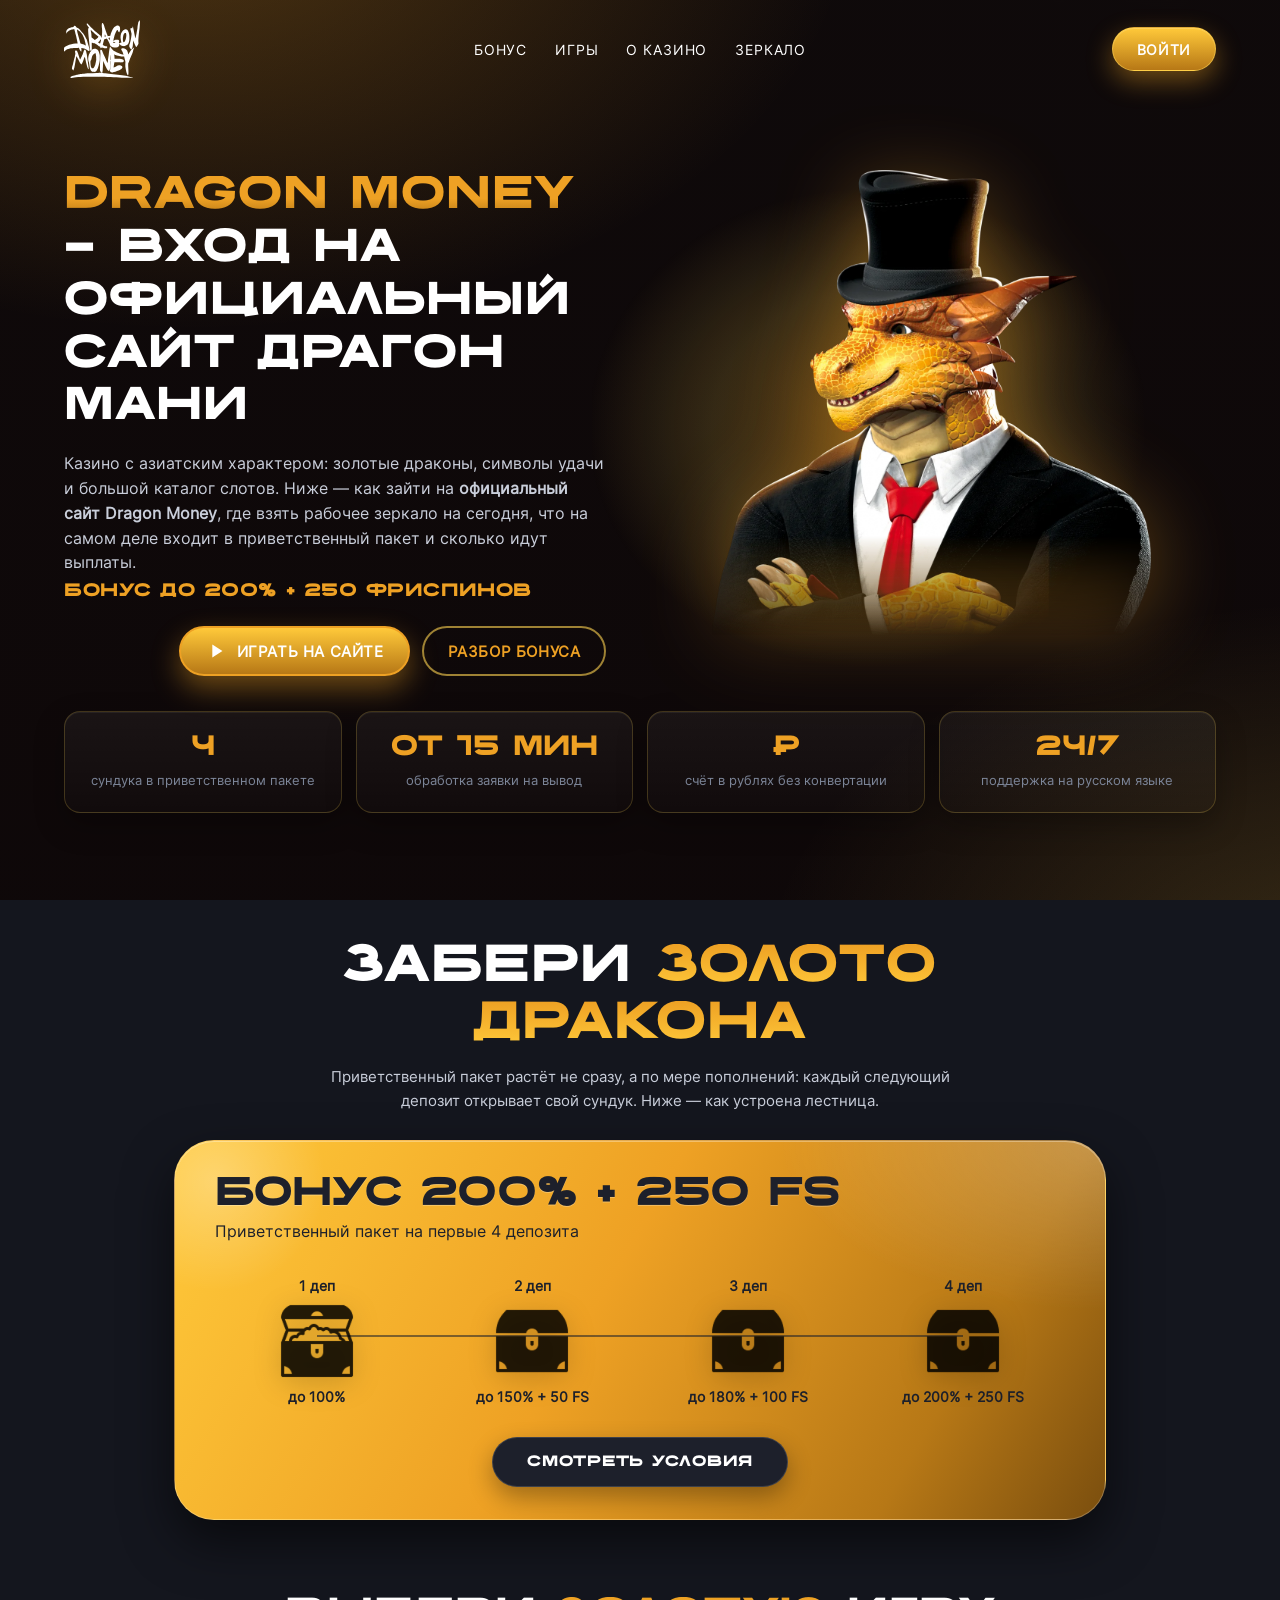
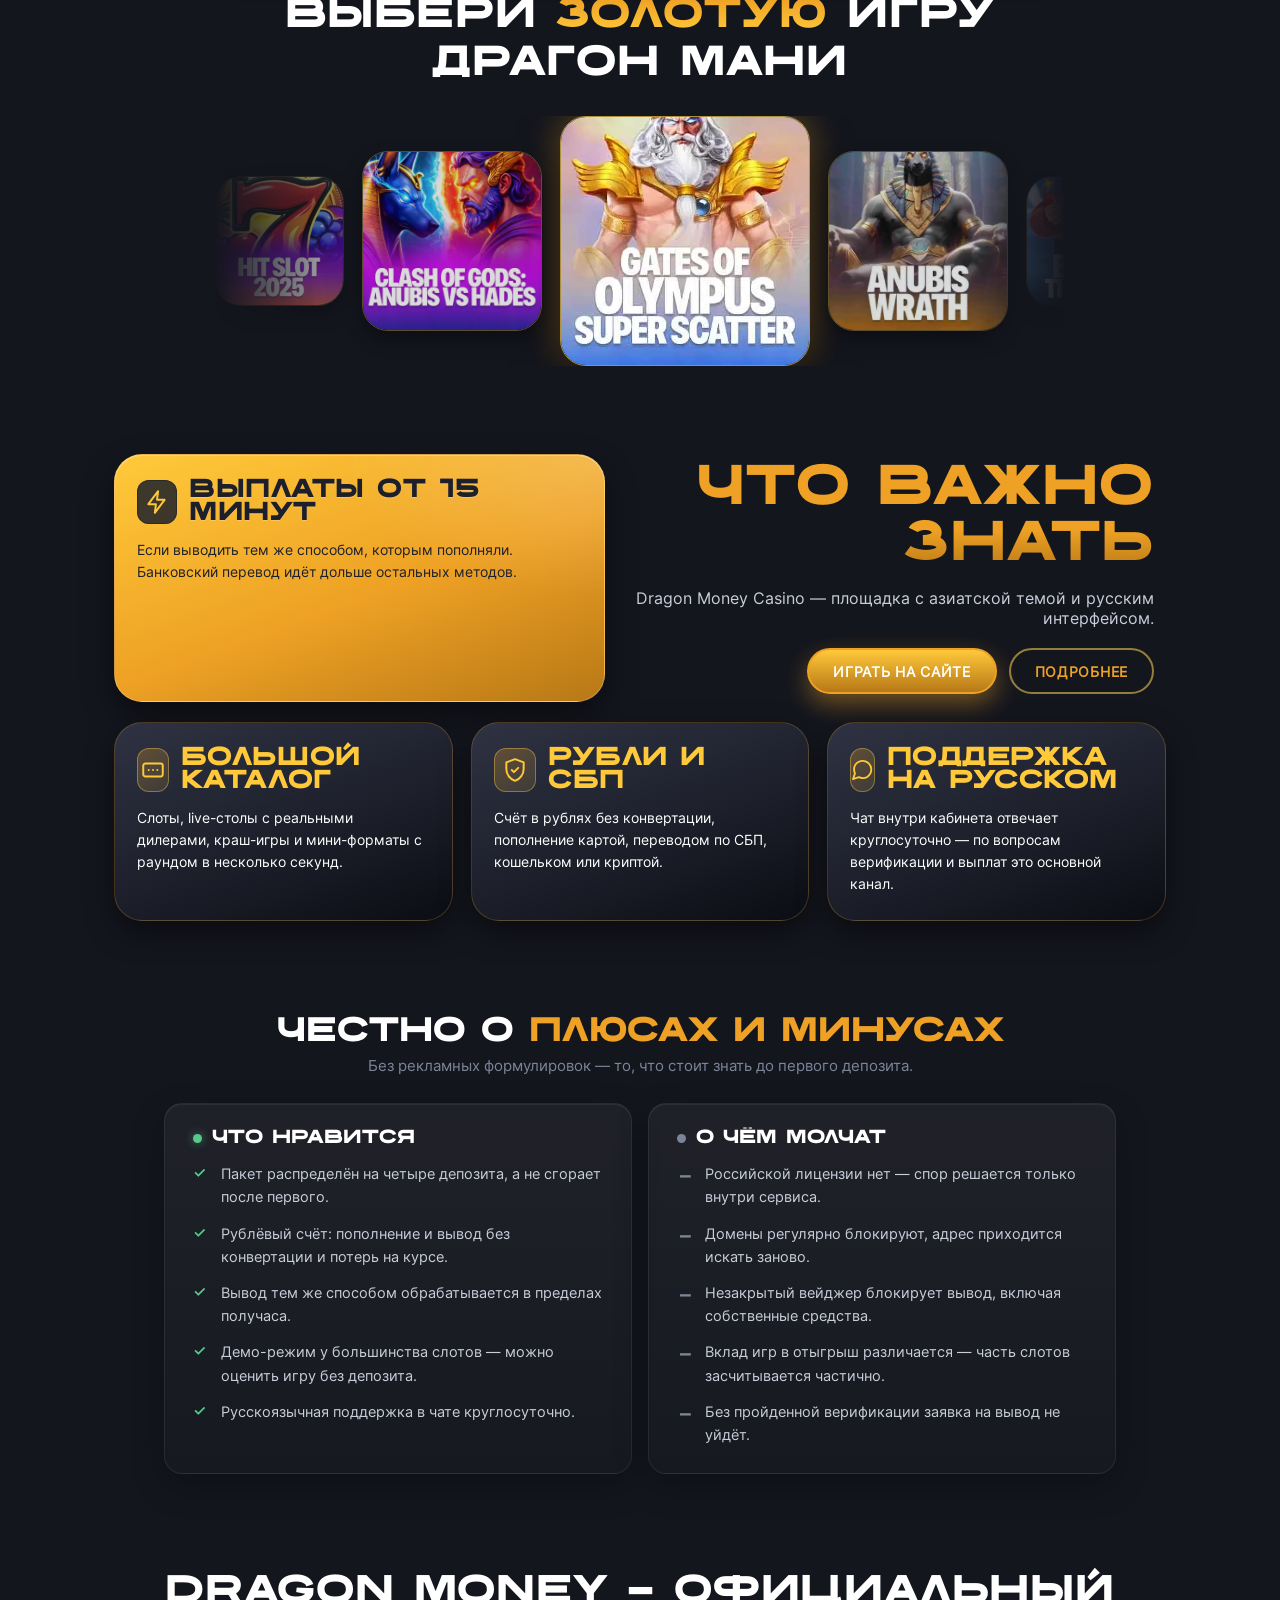
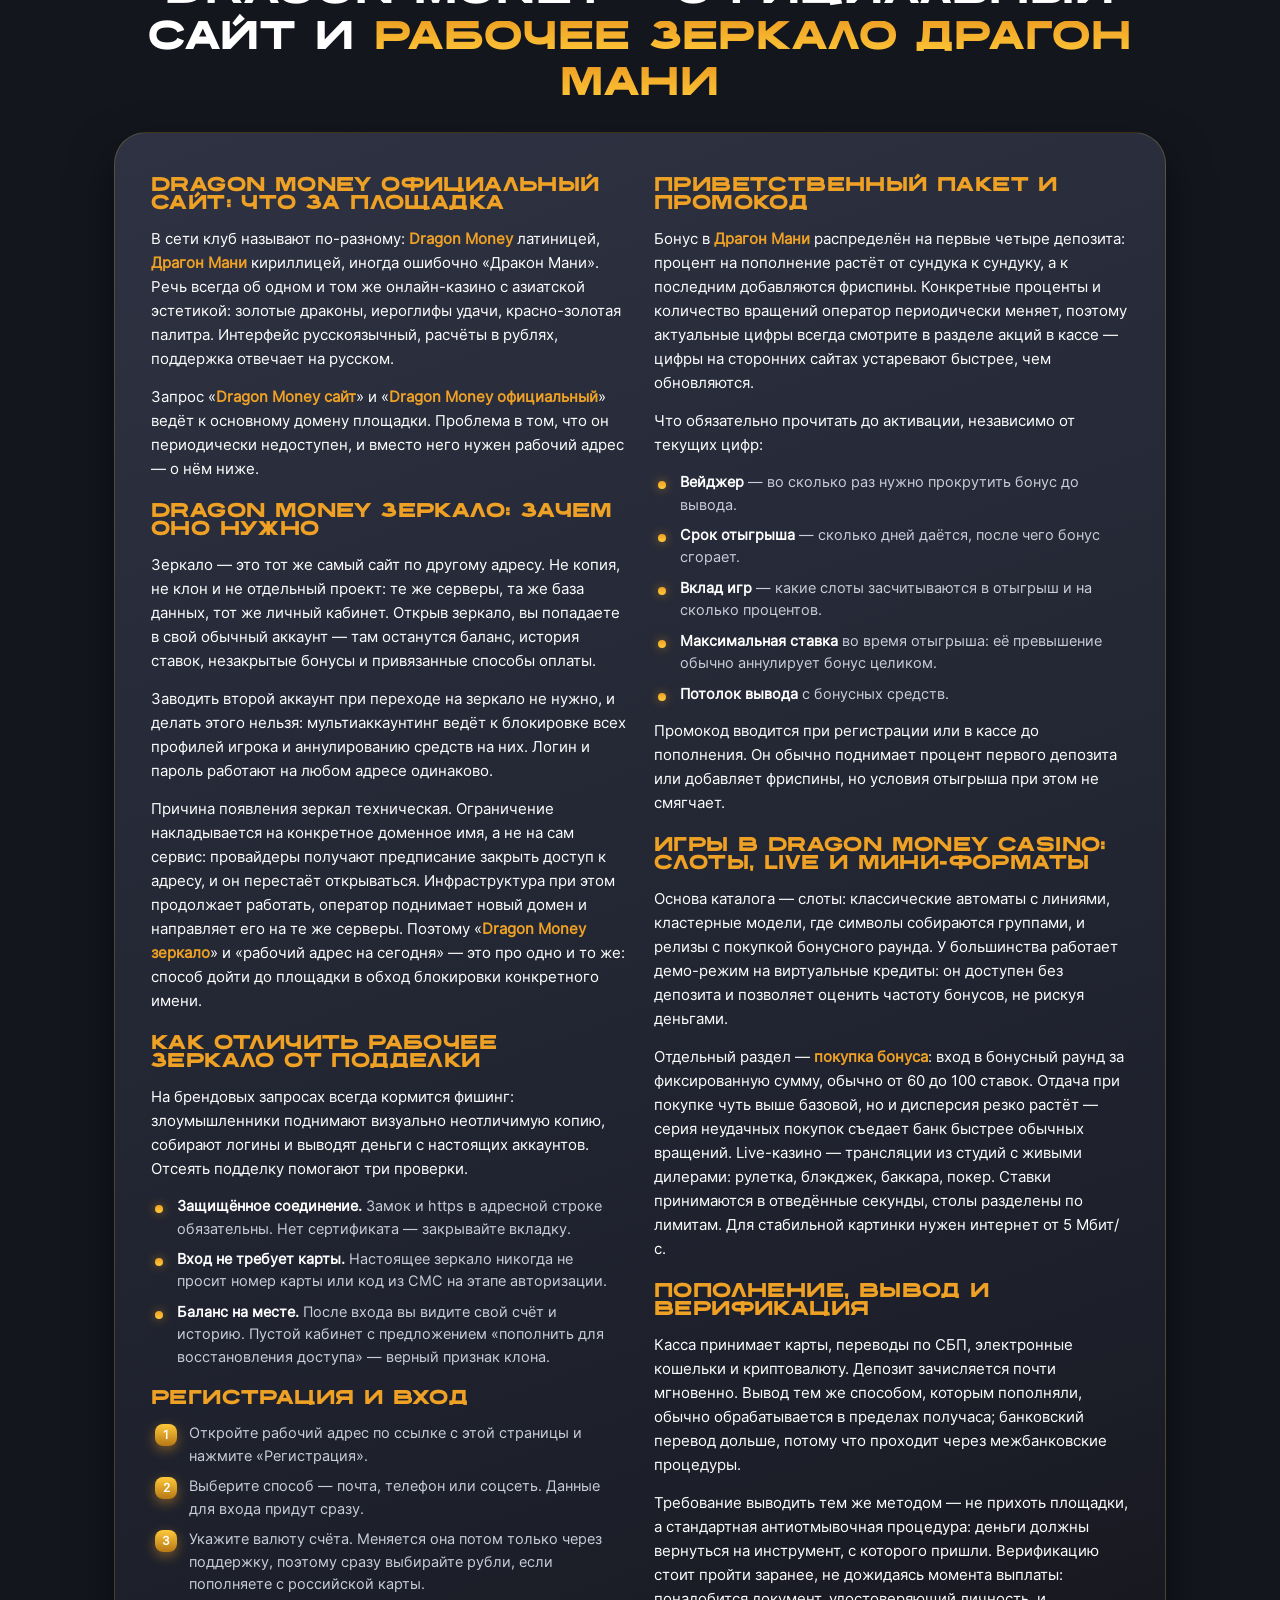
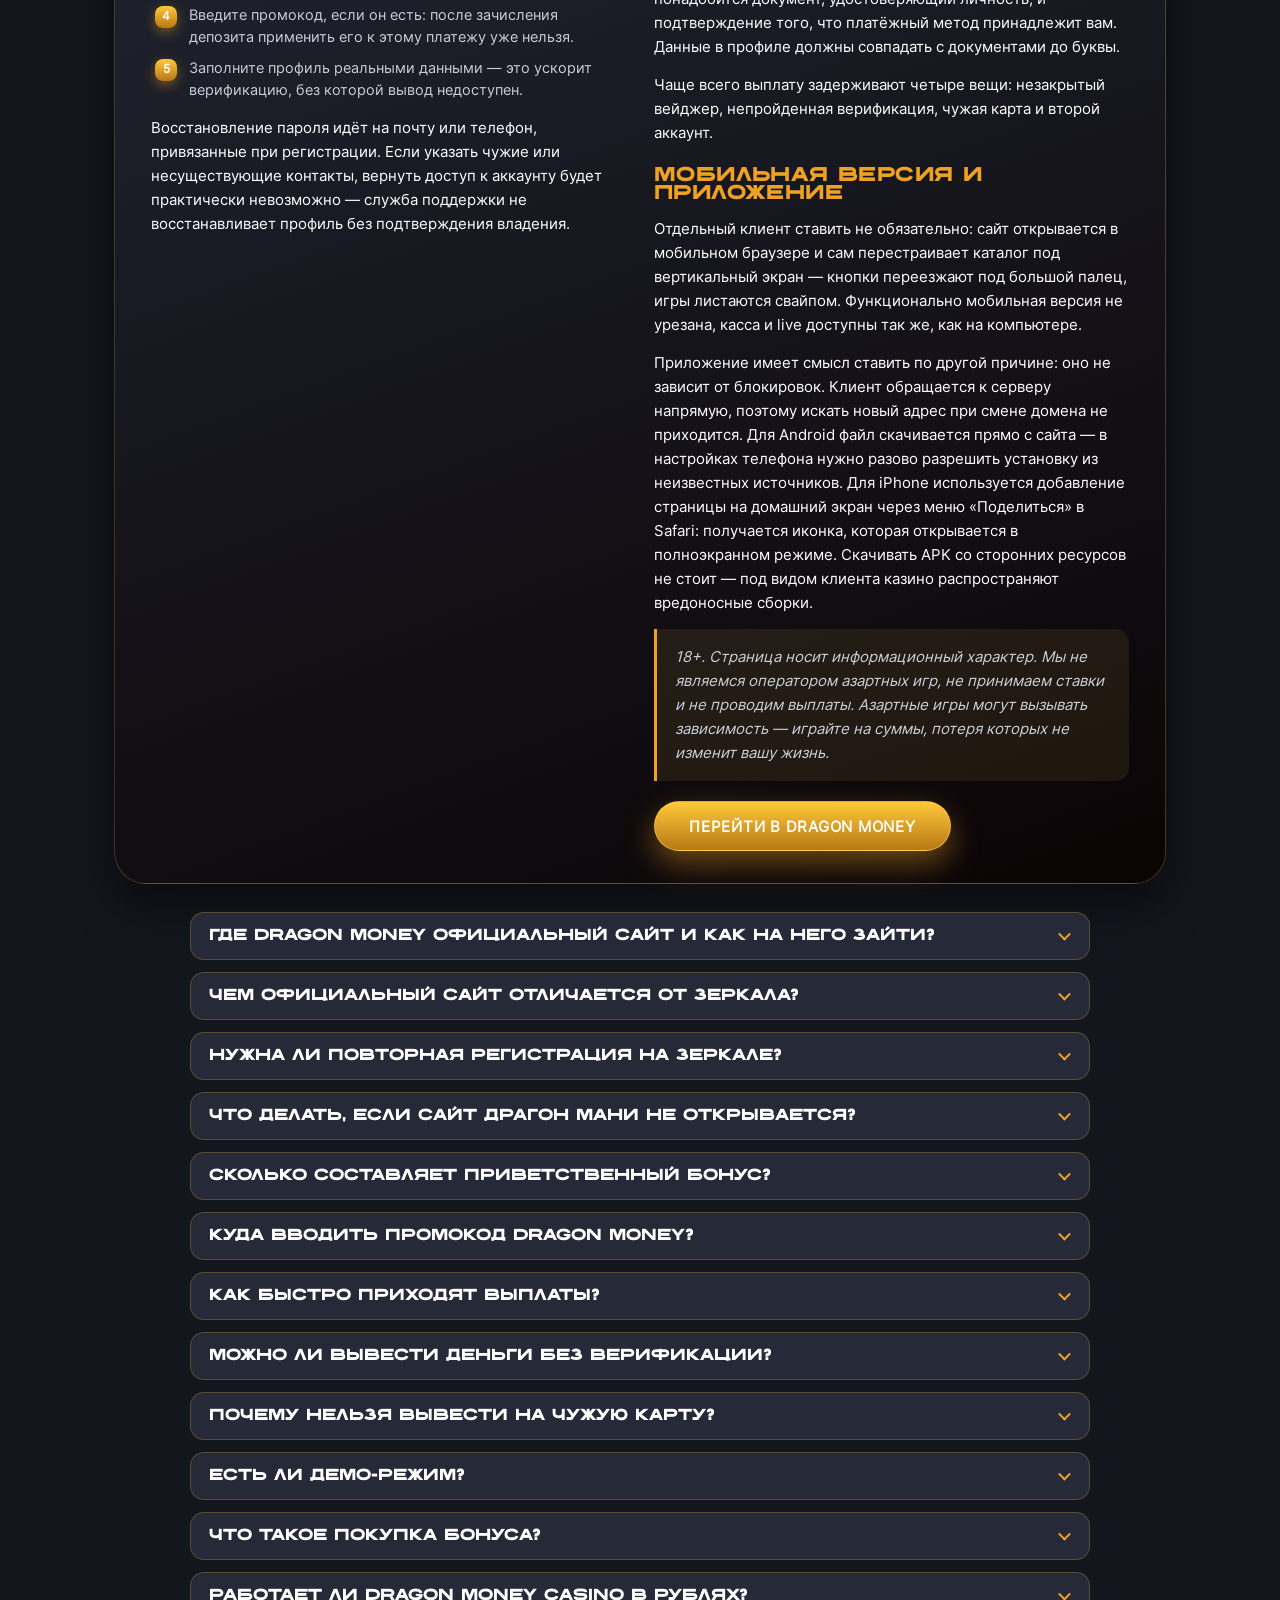
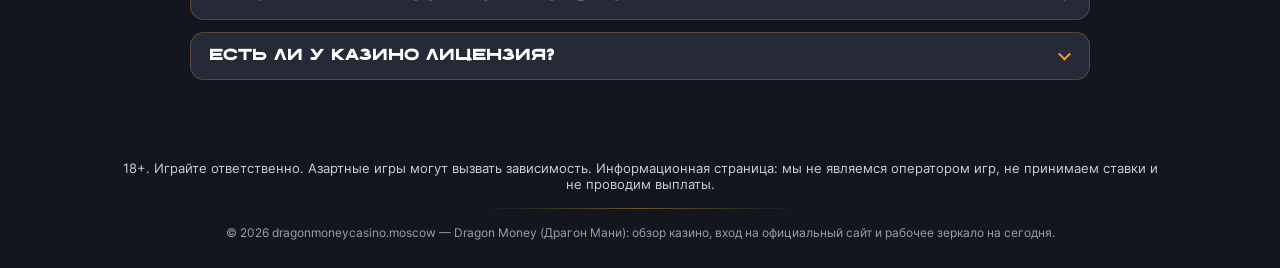
==== commit 5fa34cf0: "Убран блок «Честно о рисках»" ====
--- a/index.html
+++ b/index.html
@@ -297,10 +297,6 @@
           <h3 class="dm-seo__h3">Мобильная версия и приложение</h3>
           <p>Отдельный клиент ставить не обязательно: сайт открывается в мобильном браузере и сам перестраивает каталог под вертикальный экран — кнопки переезжают под большой палец, игры листаются свайпом. Функционально мобильная версия не урезана, касса и live доступны так же, как на компьютере.</p>
           <p>Приложение имеет смысл ставить по другой причине: оно не зависит от блокировок. Клиент обращается к серверу напрямую, поэтому искать новый адрес при смене домена не приходится. Для Android файл скачивается прямо с сайта — в настройках телефона нужно разово разрешить установку из неизвестных источников. Для iPhone используется добавление страницы на домашний экран через меню «Поделиться» в Safari: получается иконка, которая открывается в полноэкранном режиме. Скачивать APK со сторонних ресурсов не стоит — под видом клиента казино распространяют вредоносные сборки.</p>
-
-          <h3 class="dm-seo__h3">Честно о рисках</h3>
-          <p>Оператор заявляет лицензию Кюрасао — это распространённая юрисдикция для таких площадок, но проверить статус можно только на стороне самого регулятора, и российской лицензии на приём ставок у клуба нет. Практический вывод простой: спорные ситуации решаются внутри сервиса, обратиться к российскому регулятору не получится. Учитывайте это, когда решаете, на какие суммы играть.</p>
-          <p>Второй момент — блокировки. Домены таких площадок закрывают регулярно, поэтому держите эту страницу в закладках или поставьте приложение: оно подключается напрямую и не зависит от того, какой адрес сейчас рабочий.</p>
 
           <p class="dm-seo__note">18+. Страница носит информационный характер. Мы не являемся оператором азартных игр, не принимаем ставки и не проводим выплаты. Азартные игры могут вызывать зависимость — играйте на суммы, потеря которых не изменит вашу жизнь.</p>
 
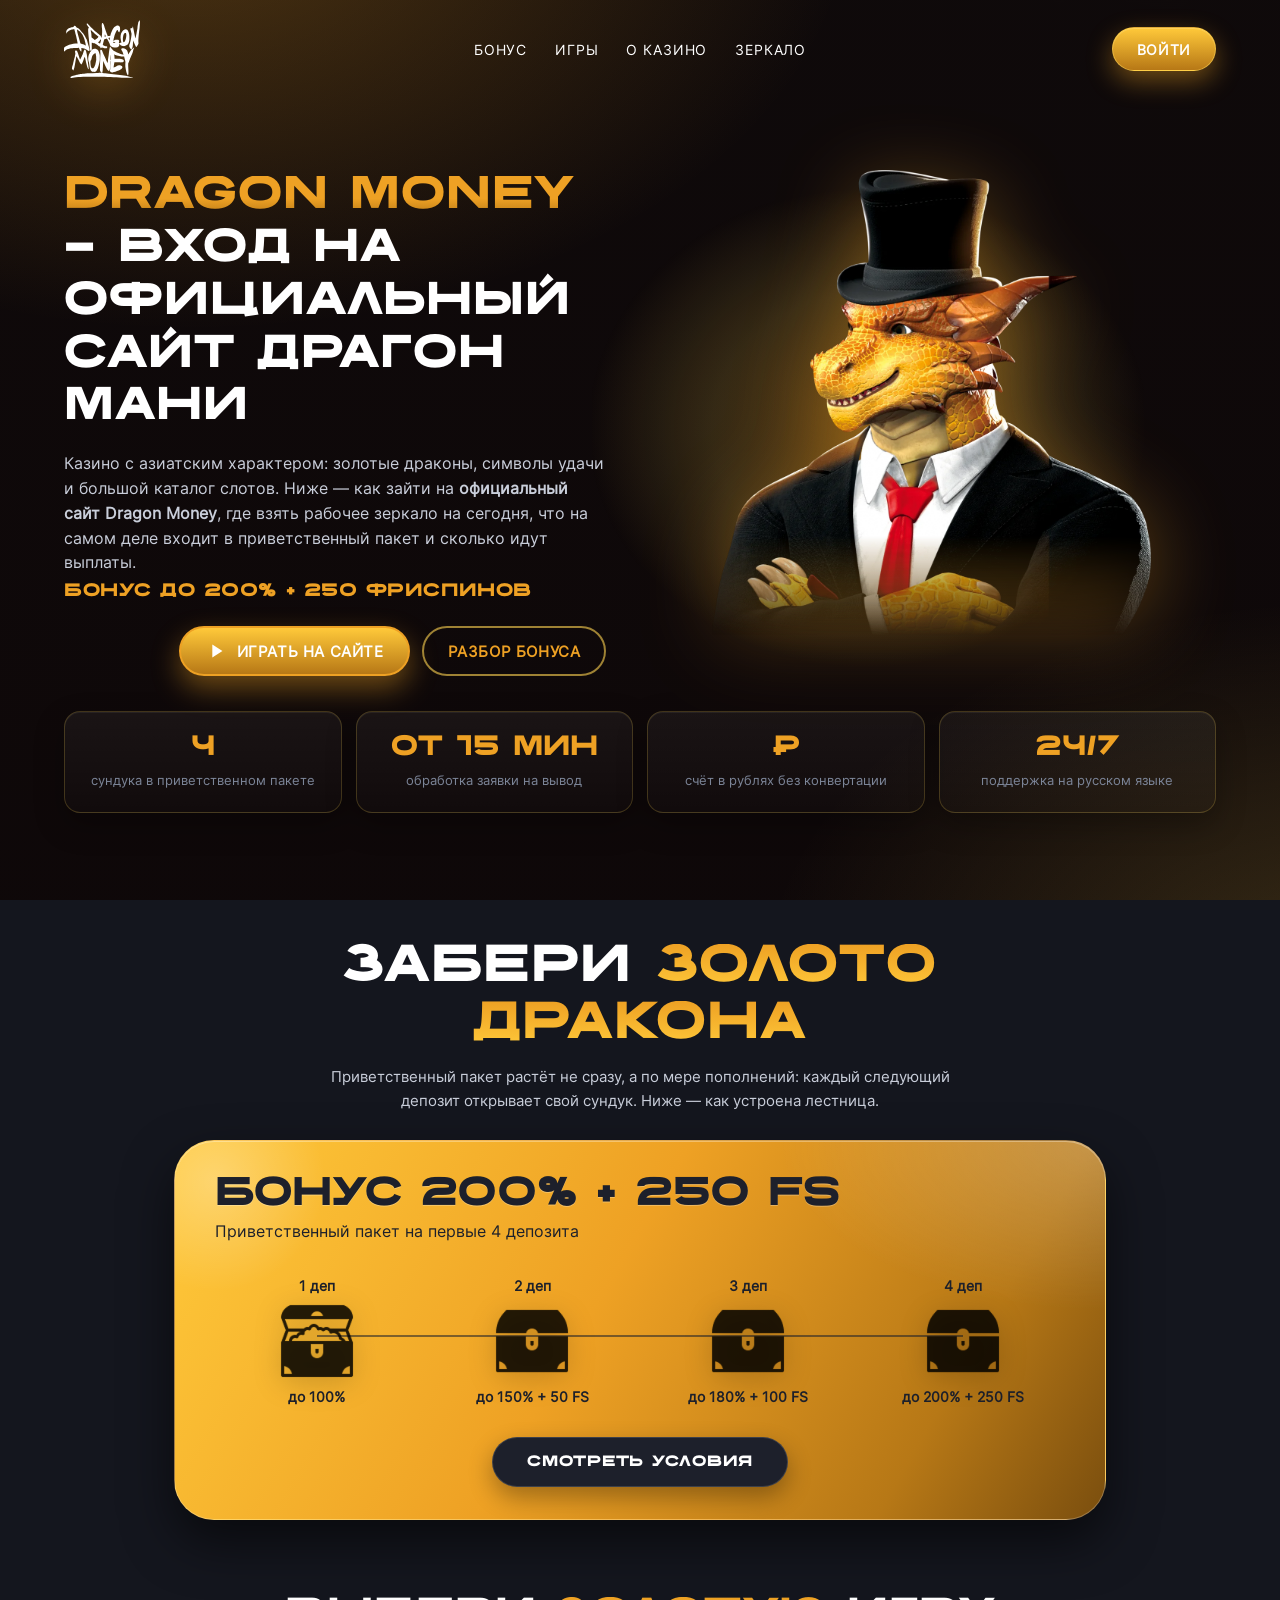
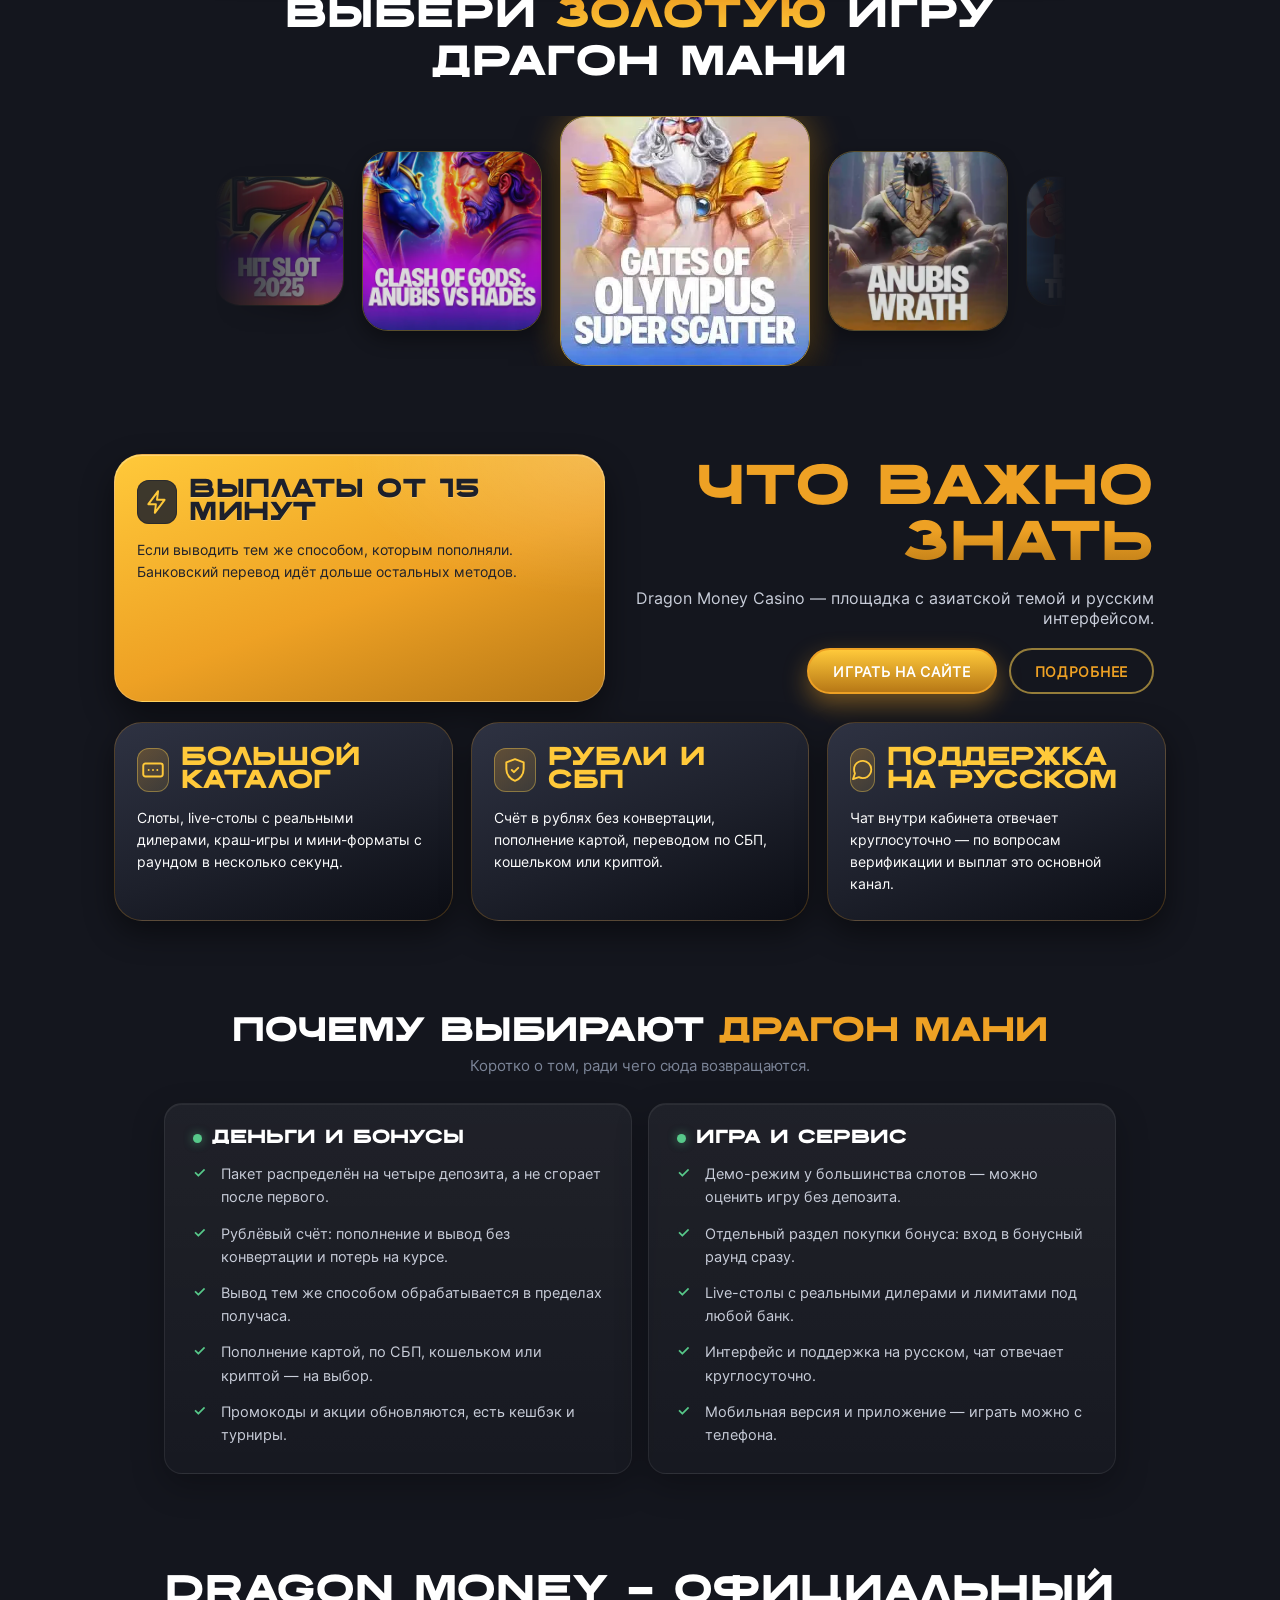
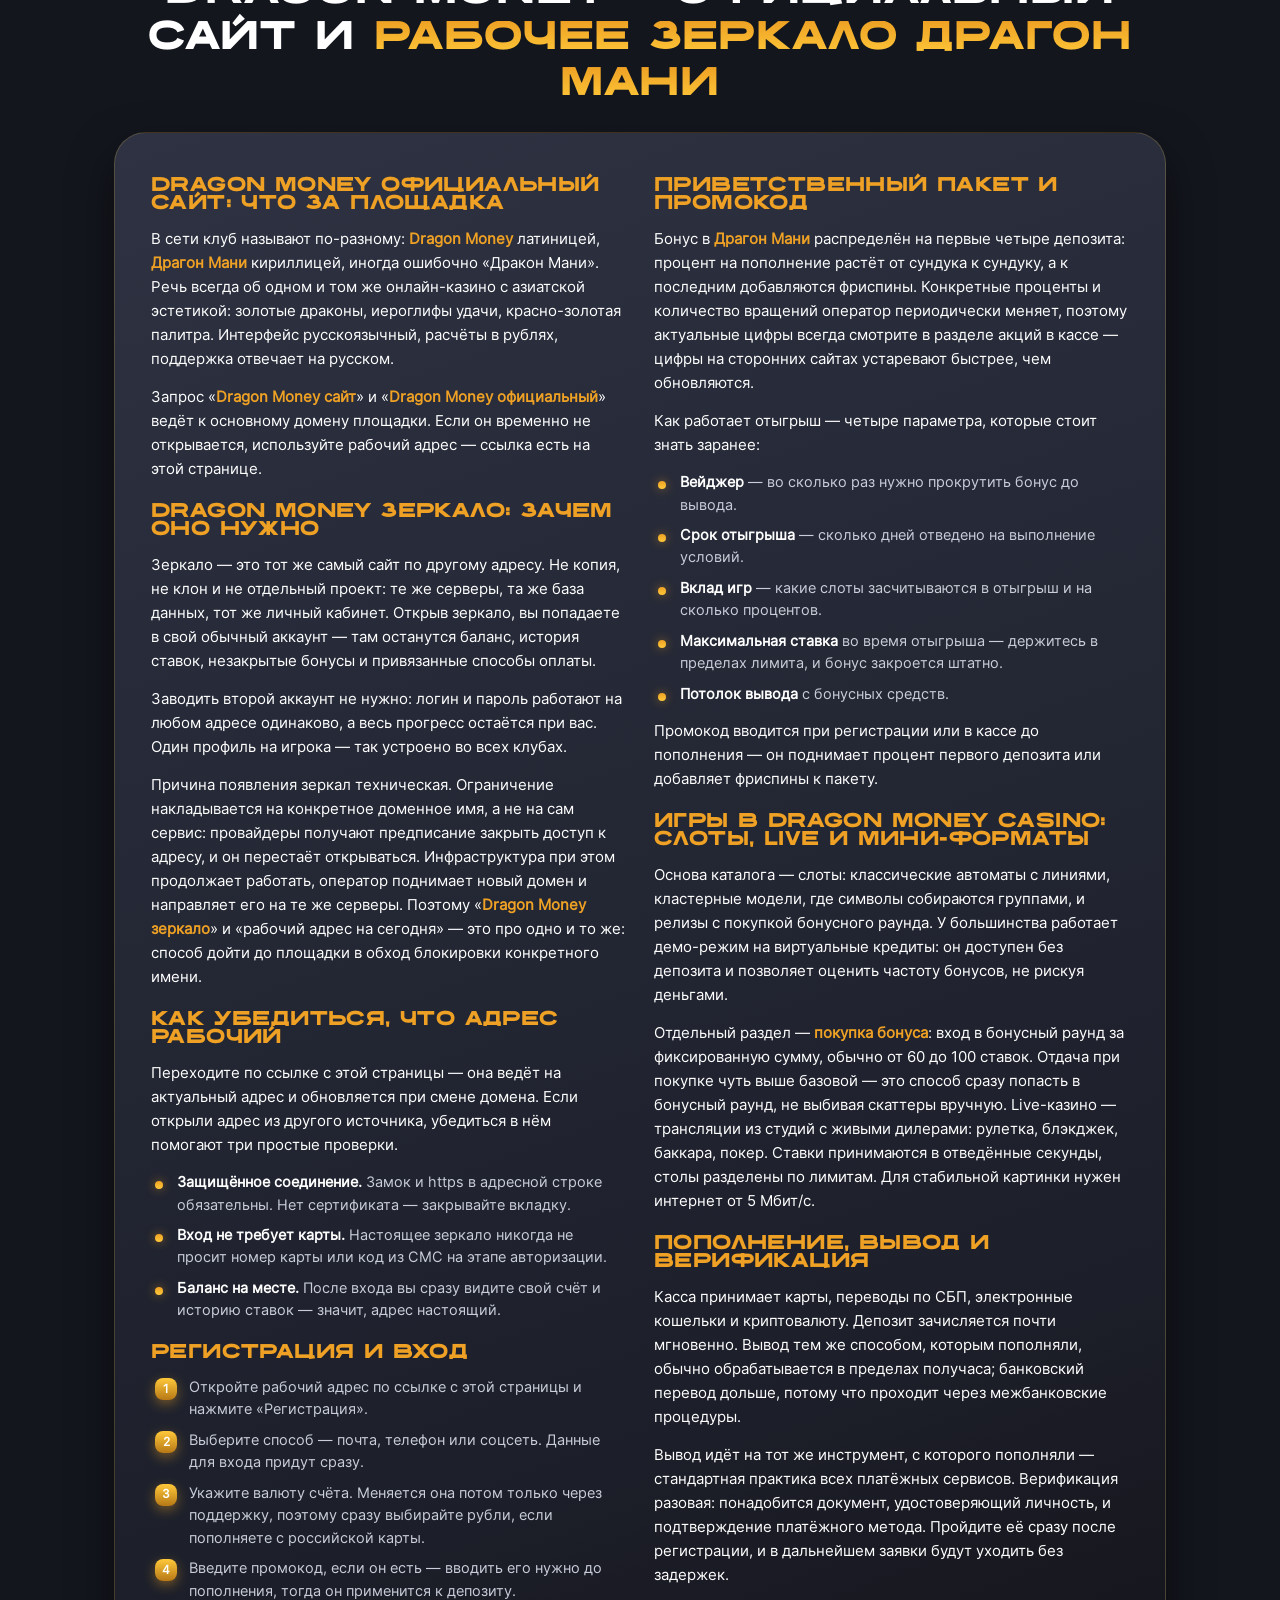
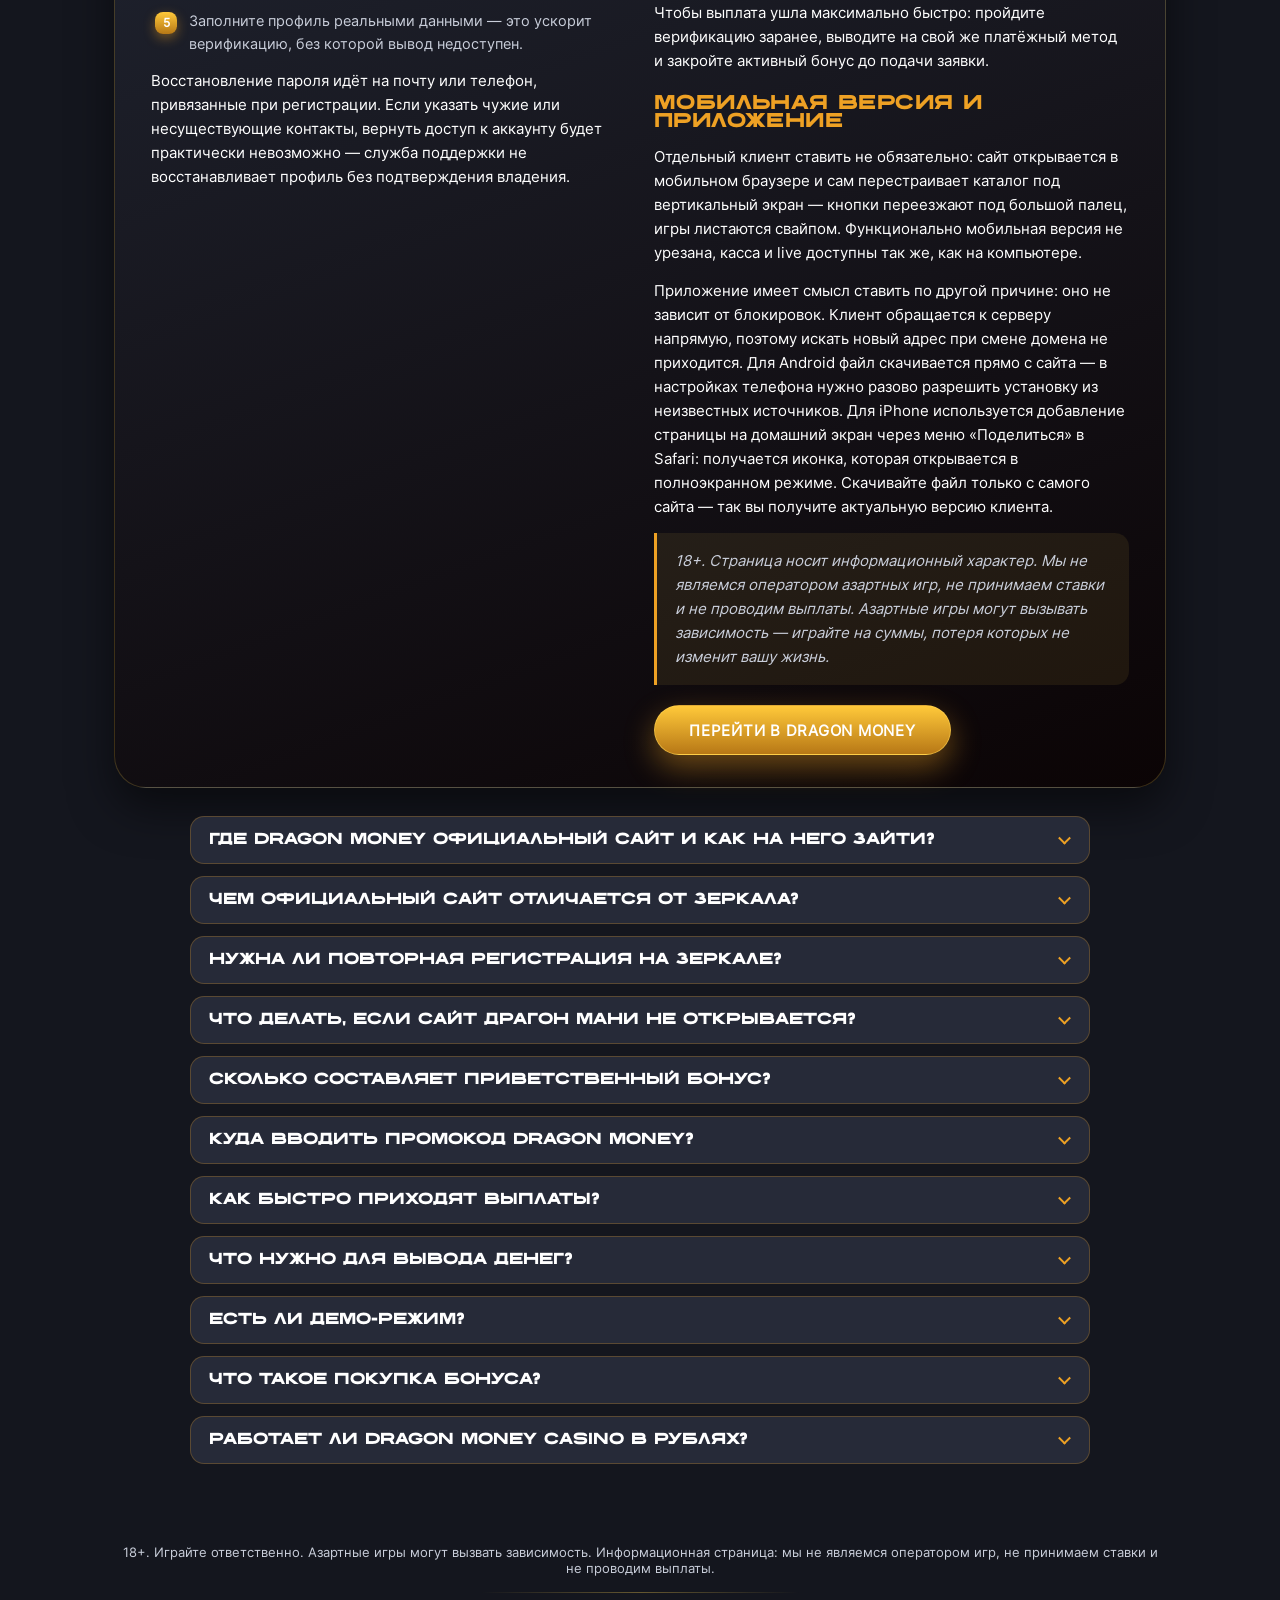
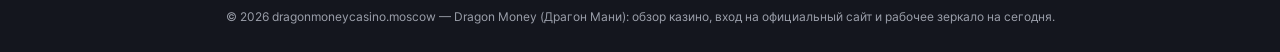
==== commit d76883bb: "Тон: убраны лицензия, фишинг и негативные формулировки - блок «плюсы и минусы» -> две положительные " ====
--- a/index.html
+++ b/index.html
@@ -205,30 +205,30 @@
     </div>
   </section>
 
-  <!-- ═══ Плюсы и минусы ═══ -->
-  <section class="section" aria-label="Плюсы и минусы Dragon Money">
+  <!-- ═══ Почему выбирают ═══ -->
+  <section class="section" aria-label="Почему выбирают Dragon Money">
     <div class="dm-pc-wrap">
-      <h2 class="dm-pc-title">Честно о <span>плюсах и минусах</span></h2>
-      <p class="dm-pc-sub">Без рекламных формулировок — то, что стоит знать до первого депозита.</p>
+      <h2 class="dm-pc-title">Почему выбирают <span>Драгон Мани</span></h2>
+      <p class="dm-pc-sub">Коротко о том, ради чего сюда возвращаются.</p>
       <div class="dm-pc">
         <div class="dm-pc__col dm-pc__col--pro">
-          <h3>Что нравится</h3>
+          <h3>Деньги и бонусы</h3>
           <ul>
             <li>Пакет распределён на четыре депозита, а не сгорает после первого.</li>
             <li>Рублёвый счёт: пополнение и вывод без конвертации и потерь на курсе.</li>
             <li>Вывод тем же способом обрабатывается в пределах получаса.</li>
+            <li>Пополнение картой, по СБП, кошельком или криптой — на выбор.</li>
+            <li>Промокоды и акции обновляются, есть кешбэк и турниры.</li>
+          </ul>
+        </div>
+        <div class="dm-pc__col dm-pc__col--pro">
+          <h3>Игра и сервис</h3>
+          <ul>
             <li>Демо-режим у большинства слотов — можно оценить игру без депозита.</li>
-            <li>Русскоязычная поддержка в чате круглосуточно.</li>
-          </ul>
-        </div>
-        <div class="dm-pc__col dm-pc__col--con">
-          <h3>О чём молчат</h3>
-          <ul>
-            <li>Российской лицензии нет — спор решается только внутри сервиса.</li>
-            <li>Домены регулярно блокируют, адрес приходится искать заново.</li>
-            <li>Незакрытый вейджер блокирует вывод, включая собственные средства.</li>
-            <li>Вклад игр в отыгрыш различается — часть слотов засчитывается частично.</li>
-            <li>Без пройденной верификации заявка на вывод не уйдёт.</li>
+            <li>Отдельный раздел покупки бонуса: вход в бонусный раунд сразу.</li>
+            <li>Live-столы с реальными дилерами и лимитами под любой банк.</li>
+            <li>Интерфейс и поддержка на русском, чат отвечает круглосуточно.</li>
+            <li>Мобильная версия и приложение — играть можно с телефона.</li>
           </ul>
         </div>
       </div>
@@ -246,19 +246,19 @@
         <div class="dm-seo__col">
           <h3 class="dm-seo__h3">Dragon Money официальный сайт: что за площадка</h3>
           <p>В сети клуб называют по-разному: <strong>Dragon Money</strong> латиницей, <strong>Драгон Мани</strong> кириллицей, иногда ошибочно «Дракон Мани». Речь всегда об одном и том же онлайн-казино с азиатской эстетикой: золотые драконы, иероглифы удачи, красно-золотая палитра. Интерфейс русскоязычный, расчёты в рублях, поддержка отвечает на русском.</p>
-          <p>Запрос «<strong>Dragon Money сайт</strong>» и «<strong>Dragon Money официальный</strong>» ведёт к основному домену площадки. Проблема в том, что он периодически недоступен, и вместо него нужен рабочий адрес — о нём ниже.</p>
+          <p>Запрос «<strong>Dragon Money сайт</strong>» и «<strong>Dragon Money официальный</strong>» ведёт к основному домену площадки. Если он временно не открывается, используйте рабочий адрес — ссылка есть на этой странице.</p>
 
           <h3 class="dm-seo__h3">Dragon Money зеркало: зачем оно нужно</h3>
           <p>Зеркало — это тот же самый сайт по другому адресу. Не копия, не клон и не отдельный проект: те же серверы, та же база данных, тот же личный кабинет. Открыв зеркало, вы попадаете в свой обычный аккаунт — там останутся баланс, история ставок, незакрытые бонусы и привязанные способы оплаты.</p>
-          <p>Заводить второй аккаунт при переходе на зеркало не нужно, и делать этого нельзя: мультиаккаунтинг ведёт к блокировке всех профилей игрока и аннулированию средств на них. Логин и пароль работают на любом адресе одинаково.</p>
+          <p>Заводить второй аккаунт не нужно: логин и пароль работают на любом адресе одинаково, а весь прогресс остаётся при вас. Один профиль на игрока — так устроено во всех клубах.</p>
           <p>Причина появления зеркал техническая. Ограничение накладывается на конкретное доменное имя, а не на сам сервис: провайдеры получают предписание закрыть доступ к адресу, и он перестаёт открываться. Инфраструктура при этом продолжает работать, оператор поднимает новый домен и направляет его на те же серверы. Поэтому «<strong>Dragon Money зеркало</strong>» и «рабочий адрес на сегодня» — это про одно и то же: способ дойти до площадки в обход блокировки конкретного имени.</p>
 
-          <h3 class="dm-seo__h3">Как отличить рабочее зеркало от подделки</h3>
-          <p>На брендовых запросах всегда кормится фишинг: злоумышленники поднимают визуально неотличимую копию, собирают логины и выводят деньги с настоящих аккаунтов. Отсеять подделку помогают три проверки.</p>
+          <h3 class="dm-seo__h3">Как убедиться, что адрес рабочий</h3>
+          <p>Переходите по ссылке с этой страницы — она ведёт на актуальный адрес и обновляется при смене домена. Если открыли адрес из другого источника, убедиться в нём помогают три простые проверки.</p>
           <ul class="dm-seo__list">
             <li><strong>Защищённое соединение.</strong> Замок и https в адресной строке обязательны. Нет сертификата — закрывайте вкладку.</li>
             <li><strong>Вход не требует карты.</strong> Настоящее зеркало никогда не просит номер карты или код из СМС на этапе авторизации.</li>
-            <li><strong>Баланс на месте.</strong> После входа вы видите свой счёт и историю. Пустой кабинет с предложением «пополнить для восстановления доступа» — верный признак клона.</li>
+            <li><strong>Баланс на месте.</strong> После входа вы сразу видите свой счёт и историю ставок — значит, адрес настоящий.</li>
           </ul>
 
           <h3 class="dm-seo__h3">Регистрация и вход</h3>
@@ -266,7 +266,7 @@
             <li>Откройте рабочий адрес по ссылке с этой страницы и нажмите «Регистрация».</li>
             <li>Выберите способ — почта, телефон или соцсеть. Данные для входа придут сразу.</li>
             <li>Укажите валюту счёта. Меняется она потом только через поддержку, поэтому сразу выбирайте рубли, если пополняете с российской карты.</li>
-            <li>Введите промокод, если он есть: после зачисления депозита применить его к этому платежу уже нельзя.</li>
+            <li>Введите промокод, если он есть — вводить его нужно до пополнения, тогда он применится к депозиту.</li>
             <li>Заполните профиль реальными данными — это ускорит верификацию, без которой вывод недоступен.</li>
           </ol>
           <p>Восстановление пароля идёт на почту или телефон, привязанные при регистрации. Если указать чужие или несуществующие контакты, вернуть доступ к аккаунту будет практически невозможно — служба поддержки не восстанавливает профиль без подтверждения владения.</p>
@@ -275,28 +275,28 @@
         <div class="dm-seo__col">
           <h3 class="dm-seo__h3">Приветственный пакет и промокод</h3>
           <p>Бонус в <strong>Драгон Мани</strong> распределён на первые четыре депозита: процент на пополнение растёт от сундука к сундуку, а к последним добавляются фриспины. Конкретные проценты и количество вращений оператор периодически меняет, поэтому актуальные цифры всегда смотрите в разделе акций в кассе — цифры на сторонних сайтах устаревают быстрее, чем обновляются.</p>
-          <p>Что обязательно прочитать до активации, независимо от текущих цифр:</p>
+          <p>Как работает отыгрыш — четыре параметра, которые стоит знать заранее:</p>
           <ul class="dm-seo__list">
             <li><strong>Вейджер</strong> — во сколько раз нужно прокрутить бонус до вывода.</li>
-            <li><strong>Срок отыгрыша</strong> — сколько дней даётся, после чего бонус сгорает.</li>
+            <li><strong>Срок отыгрыша</strong> — сколько дней отведено на выполнение условий.</li>
             <li><strong>Вклад игр</strong> — какие слоты засчитываются в отыгрыш и на сколько процентов.</li>
-            <li><strong>Максимальная ставка</strong> во время отыгрыша: её превышение обычно аннулирует бонус целиком.</li>
+            <li><strong>Максимальная ставка</strong> во время отыгрыша — держитесь в пределах лимита, и бонус закроется штатно.</li>
             <li><strong>Потолок вывода</strong> с бонусных средств.</li>
           </ul>
-          <p>Промокод вводится при регистрации или в кассе до пополнения. Он обычно поднимает процент первого депозита или добавляет фриспины, но условия отыгрыша при этом не смягчает.</p>
+          <p>Промокод вводится при регистрации или в кассе до пополнения — он поднимает процент первого депозита или добавляет фриспины к пакету.</p>
 
           <h3 class="dm-seo__h3">Игры в Dragon Money Casino: слоты, live и мини-форматы</h3>
           <p>Основа каталога — слоты: классические автоматы с линиями, кластерные модели, где символы собираются группами, и релизы с покупкой бонусного раунда. У большинства работает демо-режим на виртуальные кредиты: он доступен без депозита и позволяет оценить частоту бонусов, не рискуя деньгами.</p>
-          <p>Отдельный раздел — <strong>покупка бонуса</strong>: вход в бонусный раунд за фиксированную сумму, обычно от 60 до 100 ставок. Отдача при покупке чуть выше базовой, но и дисперсия резко растёт — серия неудачных покупок съедает банк быстрее обычных вращений. Live-казино — трансляции из студий с живыми дилерами: рулетка, блэкджек, баккара, покер. Ставки принимаются в отведённые секунды, столы разделены по лимитам. Для стабильной картинки нужен интернет от 5 Мбит/с.</p>
+          <p>Отдельный раздел — <strong>покупка бонуса</strong>: вход в бонусный раунд за фиксированную сумму, обычно от 60 до 100 ставок. Отдача при покупке чуть выше базовой — это способ сразу попасть в бонусный раунд, не выбивая скаттеры вручную. Live-казино — трансляции из студий с живыми дилерами: рулетка, блэкджек, баккара, покер. Ставки принимаются в отведённые секунды, столы разделены по лимитам. Для стабильной картинки нужен интернет от 5 Мбит/с.</p>
 
           <h3 class="dm-seo__h3">Пополнение, вывод и верификация</h3>
           <p>Касса принимает карты, переводы по СБП, электронные кошельки и криптовалюту. Депозит зачисляется почти мгновенно. Вывод тем же способом, которым пополняли, обычно обрабатывается в пределах получаса; банковский перевод дольше, потому что проходит через межбанковские процедуры.</p>
-          <p>Требование выводить тем же методом — не прихоть площадки, а стандартная антиотмывочная процедура: деньги должны вернуться на инструмент, с которого пришли. Верификацию стоит пройти заранее, не дожидаясь момента выплаты: понадобится документ, удостоверяющий личность, и подтверждение того, что платёжный метод принадлежит вам. Данные в профиле должны совпадать с документами до буквы.</p>
-          <p>Чаще всего выплату задерживают четыре вещи: незакрытый вейджер, непройденная верификация, чужая карта и второй аккаунт.</p>
+          <p>Вывод идёт на тот же инструмент, с которого пополняли — стандартная практика всех платёжных сервисов. Верификация разовая: понадобится документ, удостоверяющий личность, и подтверждение платёжного метода. Пройдите её сразу после регистрации, и в дальнейшем заявки будут уходить без задержек.</p>
+          <p>Чтобы выплата ушла максимально быстро: пройдите верификацию заранее, выводите на свой же платёжный метод и закройте активный бонус до подачи заявки.</p>
 
           <h3 class="dm-seo__h3">Мобильная версия и приложение</h3>
           <p>Отдельный клиент ставить не обязательно: сайт открывается в мобильном браузере и сам перестраивает каталог под вертикальный экран — кнопки переезжают под большой палец, игры листаются свайпом. Функционально мобильная версия не урезана, касса и live доступны так же, как на компьютере.</p>
-          <p>Приложение имеет смысл ставить по другой причине: оно не зависит от блокировок. Клиент обращается к серверу напрямую, поэтому искать новый адрес при смене домена не приходится. Для Android файл скачивается прямо с сайта — в настройках телефона нужно разово разрешить установку из неизвестных источников. Для iPhone используется добавление страницы на домашний экран через меню «Поделиться» в Safari: получается иконка, которая открывается в полноэкранном режиме. Скачивать APK со сторонних ресурсов не стоит — под видом клиента казино распространяют вредоносные сборки.</p>
+          <p>Приложение имеет смысл ставить по другой причине: оно не зависит от блокировок. Клиент обращается к серверу напрямую, поэтому искать новый адрес при смене домена не приходится. Для Android файл скачивается прямо с сайта — в настройках телефона нужно разово разрешить установку из неизвестных источников. Для iPhone используется добавление страницы на домашний экран через меню «Поделиться» в Safari: получается иконка, которая открывается в полноэкранном режиме. Скачивайте файл только с самого сайта — так вы получите актуальную версию клиента.</p>
 
           <p class="dm-seo__note">18+. Страница носит информационный характер. Мы не являемся оператором азартных игр, не принимаем ставки и не проводим выплаты. Азартные игры могут вызывать зависимость — играйте на суммы, потеря которых не изменит вашу жизнь.</p>
 
@@ -318,7 +318,7 @@
         </details>
         <details class="dm-seo__q">
           <summary>Нужна ли повторная регистрация на зеркале?</summary>
-          <p>Нет. Логин и пароль от основного сайта работают на зеркале без повторной регистрации, баланс и история сохраняются. Создавать второй аккаунт запрещено — это ведёт к блокировке всех профилей.</p>
+          <p>Нет. Логин и пароль от основного сайта работают на зеркале без повторной регистрации — баланс, бонусы и история сохраняются полностью. Один аккаунт работает на всех адресах.</p>
         </details>
         <details class="dm-seo__q">
           <summary>Что делать, если сайт Драгон Мани не открывается?</summary>
@@ -330,19 +330,15 @@
         </details>
         <details class="dm-seo__q">
           <summary>Куда вводить промокод Dragon Money?</summary>
-          <p>В форму регистрации или в кассу до пополнения. После того как депозит зачислен, применить код к этому платежу уже нельзя.</p>
+          <p>В форму регистрации или в кассу — главное, ввести код до пополнения, тогда он сработает на этот депозит.</p>
         </details>
         <details class="dm-seo__q">
           <summary>Как быстро приходят выплаты?</summary>
           <p>Обычно в пределах получаса, если выводить тем же способом, которым пополняли. Банковский перевод занимает больше времени из-за межбанковских процедур.</p>
         </details>
         <details class="dm-seo__q">
-          <summary>Можно ли вывести деньги без верификации?</summary>
-          <p>Нет. До проверки документов доступны пополнение и игра, но вывод заблокирован. Верификацию лучше пройти заранее, а не в момент, когда деньги уже нужны.</p>
-        </details>
-        <details class="dm-seo__q">
-          <summary>Почему нельзя вывести на чужую карту?</summary>
-          <p>Это стандартное антиотмывочное требование: платёжный метод должен принадлежать владельцу аккаунта, и деньги возвращаются на тот инструмент, с которого пришли.</p>
+          <summary>Что нужно для вывода денег?</summary>
+          <p>Разовая проверка документов при первом выводе — стандартная процедура для всех площадок. Пройдите её сразу после регистрации, и дальше выплаты будут уходить без задержек.</p>
         </details>
         <details class="dm-seo__q">
           <summary>Есть ли демо-режим?</summary>
@@ -350,15 +346,11 @@
         </details>
         <details class="dm-seo__q">
           <summary>Что такое покупка бонуса?</summary>
-          <p>Вход в бонусный раунд слота за фиксированную сумму, обычно от 60 до 100 ставок. Отдача чуть выше базовой, но дисперсия значительно растёт.</p>
+          <p>Вход в бонусный раунд слота за фиксированную сумму, обычно от 60 до 100 ставок. Способ сразу попасть в бонусную игру, не дожидаясь скаттеров.</p>
         </details>
         <details class="dm-seo__q">
           <summary>Работает ли Dragon Money Casino в рублях?</summary>
           <p>Да, рублёвый счёт выбирается при регистрации. Пополнение, вывод и ставки идут в рублях без конвертации. Валюту потом меняет только поддержка и не всегда.</p>
-        </details>
-        <details class="dm-seo__q">
-          <summary>Есть ли у казино лицензия?</summary>
-          <p>Оператор заявляет лицензию Кюрасао. Российской лицензии на приём ставок у площадки нет, поэтому спорные ситуации решаются только внутри сервиса.</p>
         </details>
       </div>
     </div>
@@ -417,17 +409,15 @@
       "mainEntity": [
         {"@type":"Question","name":"Где Dragon Money официальный сайт и как на него зайти?","acceptedAnswer":{"@type":"Answer","text":"Кнопки «Войти» и «Играть на сайте» ведут на актуальный рабочий адрес. Ссылка обновляется при смене домена."}},
         {"@type":"Question","name":"Чем официальный сайт отличается от зеркала?","acceptedAnswer":{"@type":"Answer","text":"Только адресом. Зеркало — тот же сервер и та же база: те же игры, баланс и кабинет. Его поднимают, когда основной домен попадает под блокировку."}},
-        {"@type":"Question","name":"Нужна ли повторная регистрация на зеркале?","acceptedAnswer":{"@type":"Answer","text":"Нет. Логин и пароль работают на зеркале без повторной регистрации, баланс и история сохраняются. Второй аккаунт создавать запрещено."}},
+        {"@type":"Question","name":"Нужна ли повторная регистрация на зеркале?","acceptedAnswer":{"@type":"Answer","text":"Нет. Логин и пароль работают на зеркале без повторной регистрации — баланс, бонусы и история сохраняются. Один аккаунт работает на всех адресах."}},
         {"@type":"Question","name":"Что делать, если сайт Драгон Мани не открывается?","acceptedAnswer":{"@type":"Answer","text":"Используйте ссылку с этой страницы, мобильное приложение или VPN. Приложение подключается напрямую и не зависит от блокировки доменов."}},
         {"@type":"Question","name":"Сколько составляет приветственный бонус?","acceptedAnswer":{"@type":"Answer","text":"Пакет распределён на первые четыре депозита, проценты и фриспины растут от сундука к сундуку. Актуальные условия смотрите в разделе акций в кассе."}},
-        {"@type":"Question","name":"Куда вводить промокод Dragon Money?","acceptedAnswer":{"@type":"Answer","text":"В форму регистрации или в кассу до пополнения. После зачисления депозита применить код к этому платежу нельзя."}},
+        {"@type":"Question","name":"Куда вводить промокод Dragon Money?","acceptedAnswer":{"@type":"Answer","text":"В форму регистрации или в кассу — код нужно ввести до пополнения, тогда он сработает на этот депозит."}},
         {"@type":"Question","name":"Как быстро приходят выплаты?","acceptedAnswer":{"@type":"Answer","text":"Обычно в пределах получаса при выводе тем же способом, которым пополняли. Банковский перевод занимает больше времени."}},
-        {"@type":"Question","name":"Можно ли вывести деньги без верификации?","acceptedAnswer":{"@type":"Answer","text":"Нет. До проверки документов доступны пополнение и игра, но вывод заблокирован."}},
-        {"@type":"Question","name":"Почему нельзя вывести на чужую карту?","acceptedAnswer":{"@type":"Answer","text":"Это антиотмывочное требование: платёжный метод должен принадлежать владельцу аккаунта, деньги возвращаются на инструмент, с которого пришли."}},
+        {"@type":"Question","name":"Что нужно для вывода денег?","acceptedAnswer":{"@type":"Answer","text":"Разовая проверка документов при первом выводе — стандартная процедура. Пройдите её сразу после регистрации, и выплаты будут уходить без задержек."}},
         {"@type":"Question","name":"Есть ли демо-режим?","acceptedAnswer":{"@type":"Answer","text":"Да, у большинства слотов есть демо на виртуальные кредиты без депозита. Live-столы и краш-игры работают только на реальные деньги."}},
         {"@type":"Question","name":"Что такое покупка бонуса?","acceptedAnswer":{"@type":"Answer","text":"Вход в бонусный раунд слота за фиксированную сумму, обычно от 60 до 100 ставок. Отдача чуть выше базовой, но дисперсия значительно растёт."}},
-        {"@type":"Question","name":"Работает ли Dragon Money Casino в рублях?","acceptedAnswer":{"@type":"Answer","text":"Да, рублёвый счёт выбирается при регистрации. Пополнение, вывод и ставки идут в рублях без конвертации."}},
-        {"@type":"Question","name":"Есть ли у казино лицензия?","acceptedAnswer":{"@type":"Answer","text":"Оператор заявляет лицензию Кюрасао. Российской лицензии на приём ставок у площадки нет, спорные ситуации решаются внутри сервиса."}}
+        {"@type":"Question","name":"Работает ли Dragon Money Casino в рублях?","acceptedAnswer":{"@type":"Answer","text":"Да, рублёвый счёт выбирается при регистрации. Пополнение, вывод и ставки идут в рублях без конвертации."}}
       ]
     }
   ]
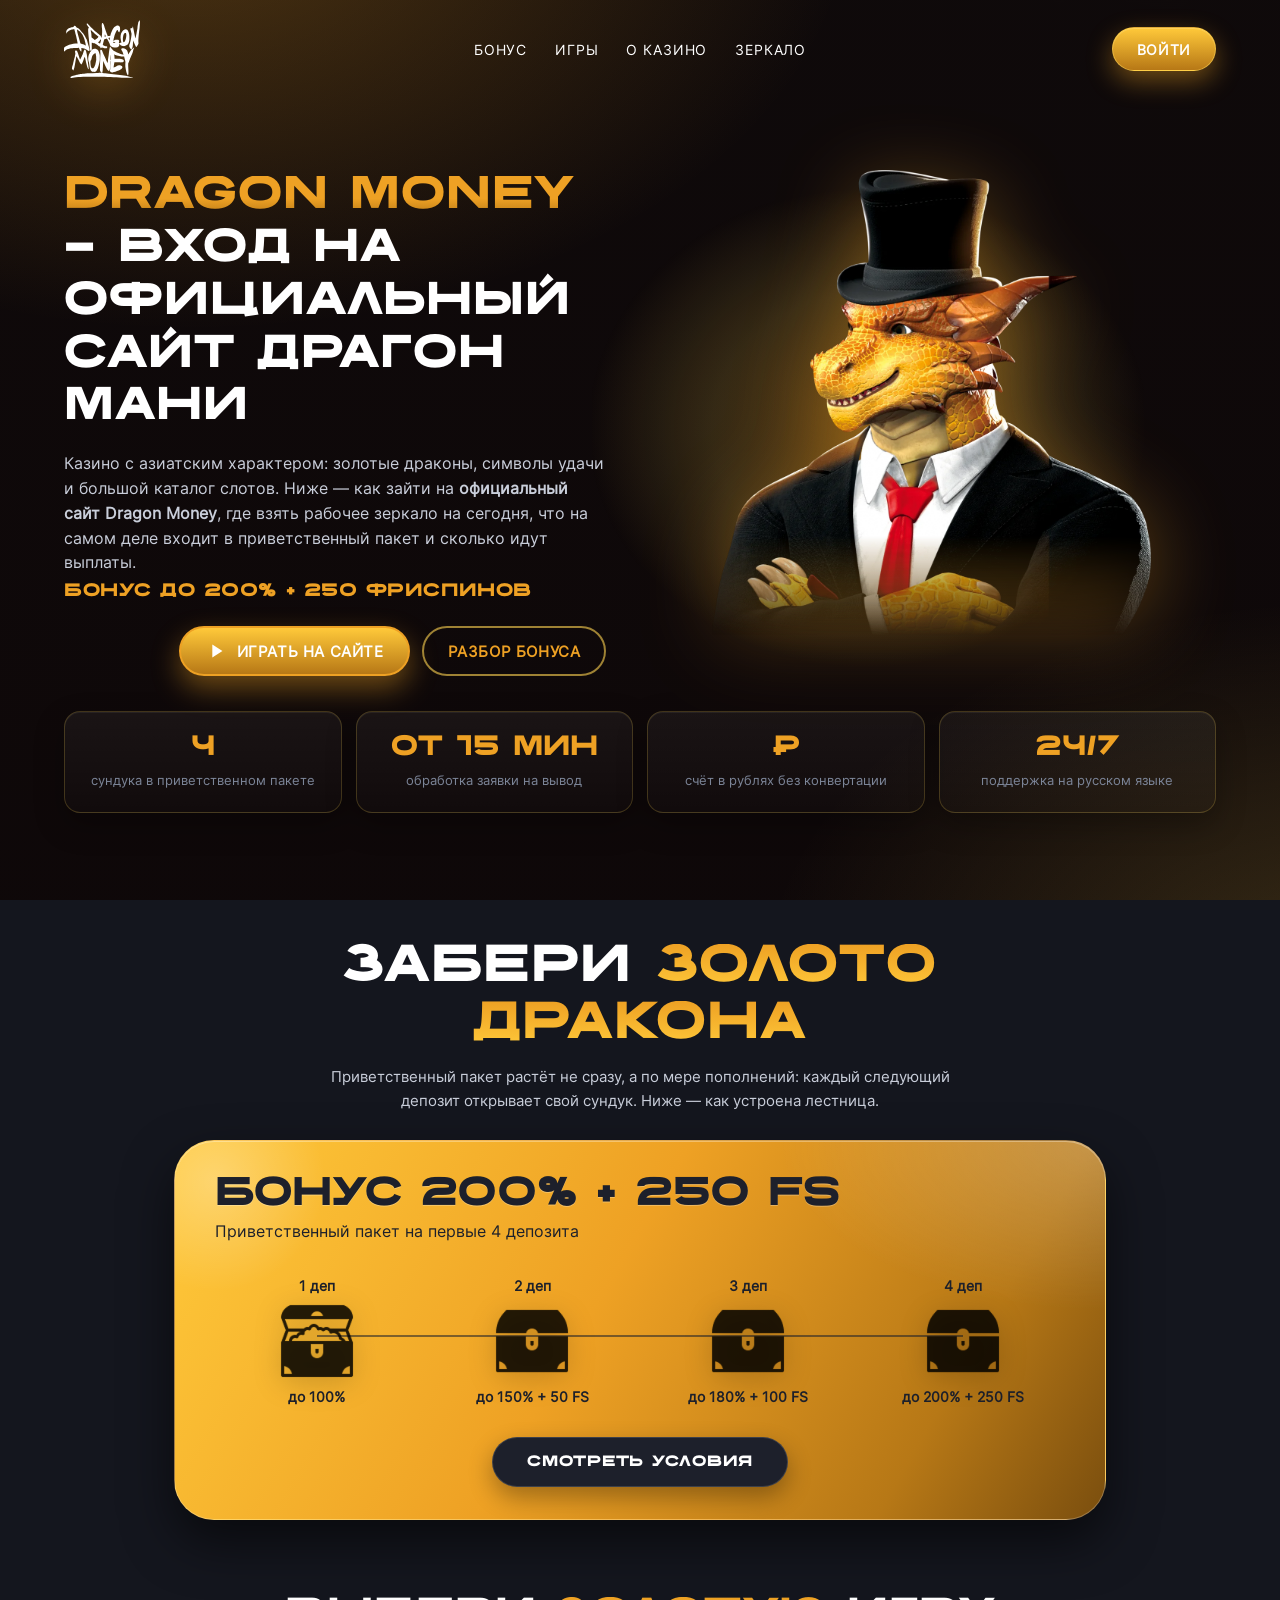
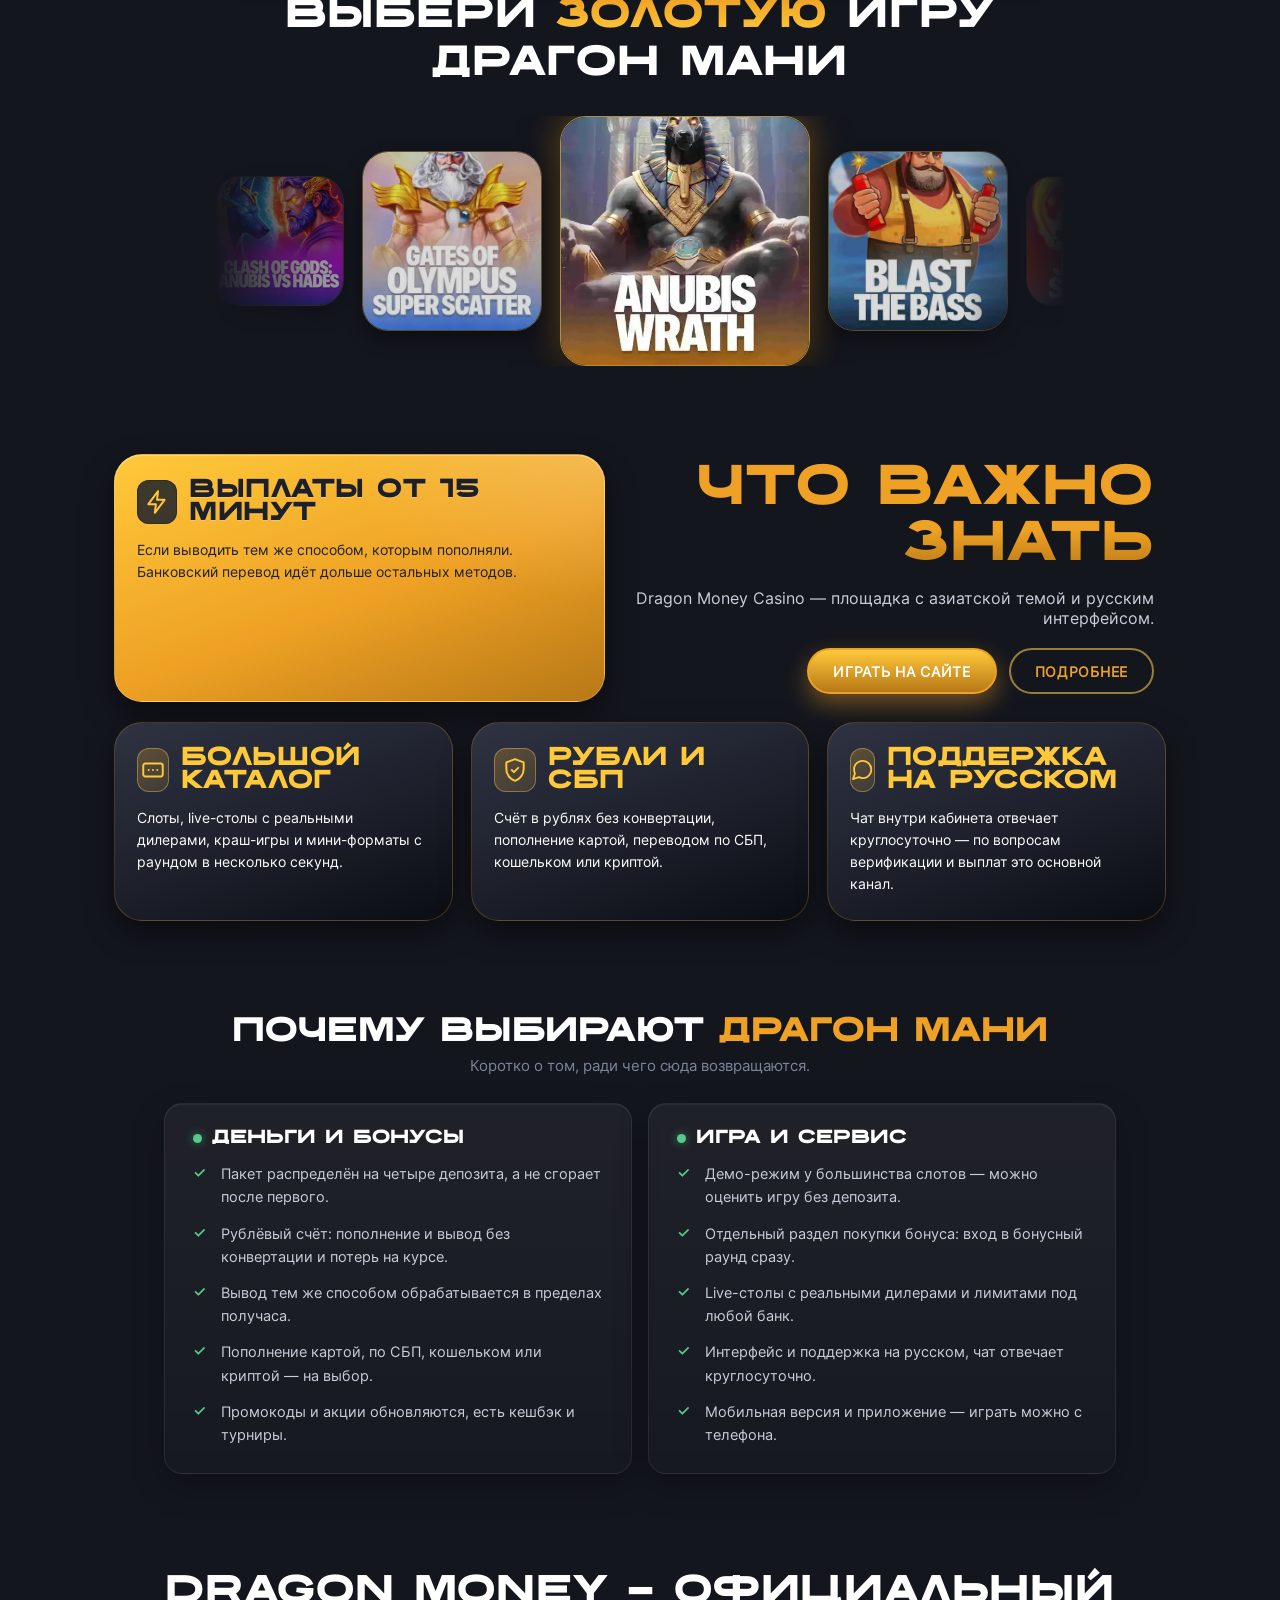
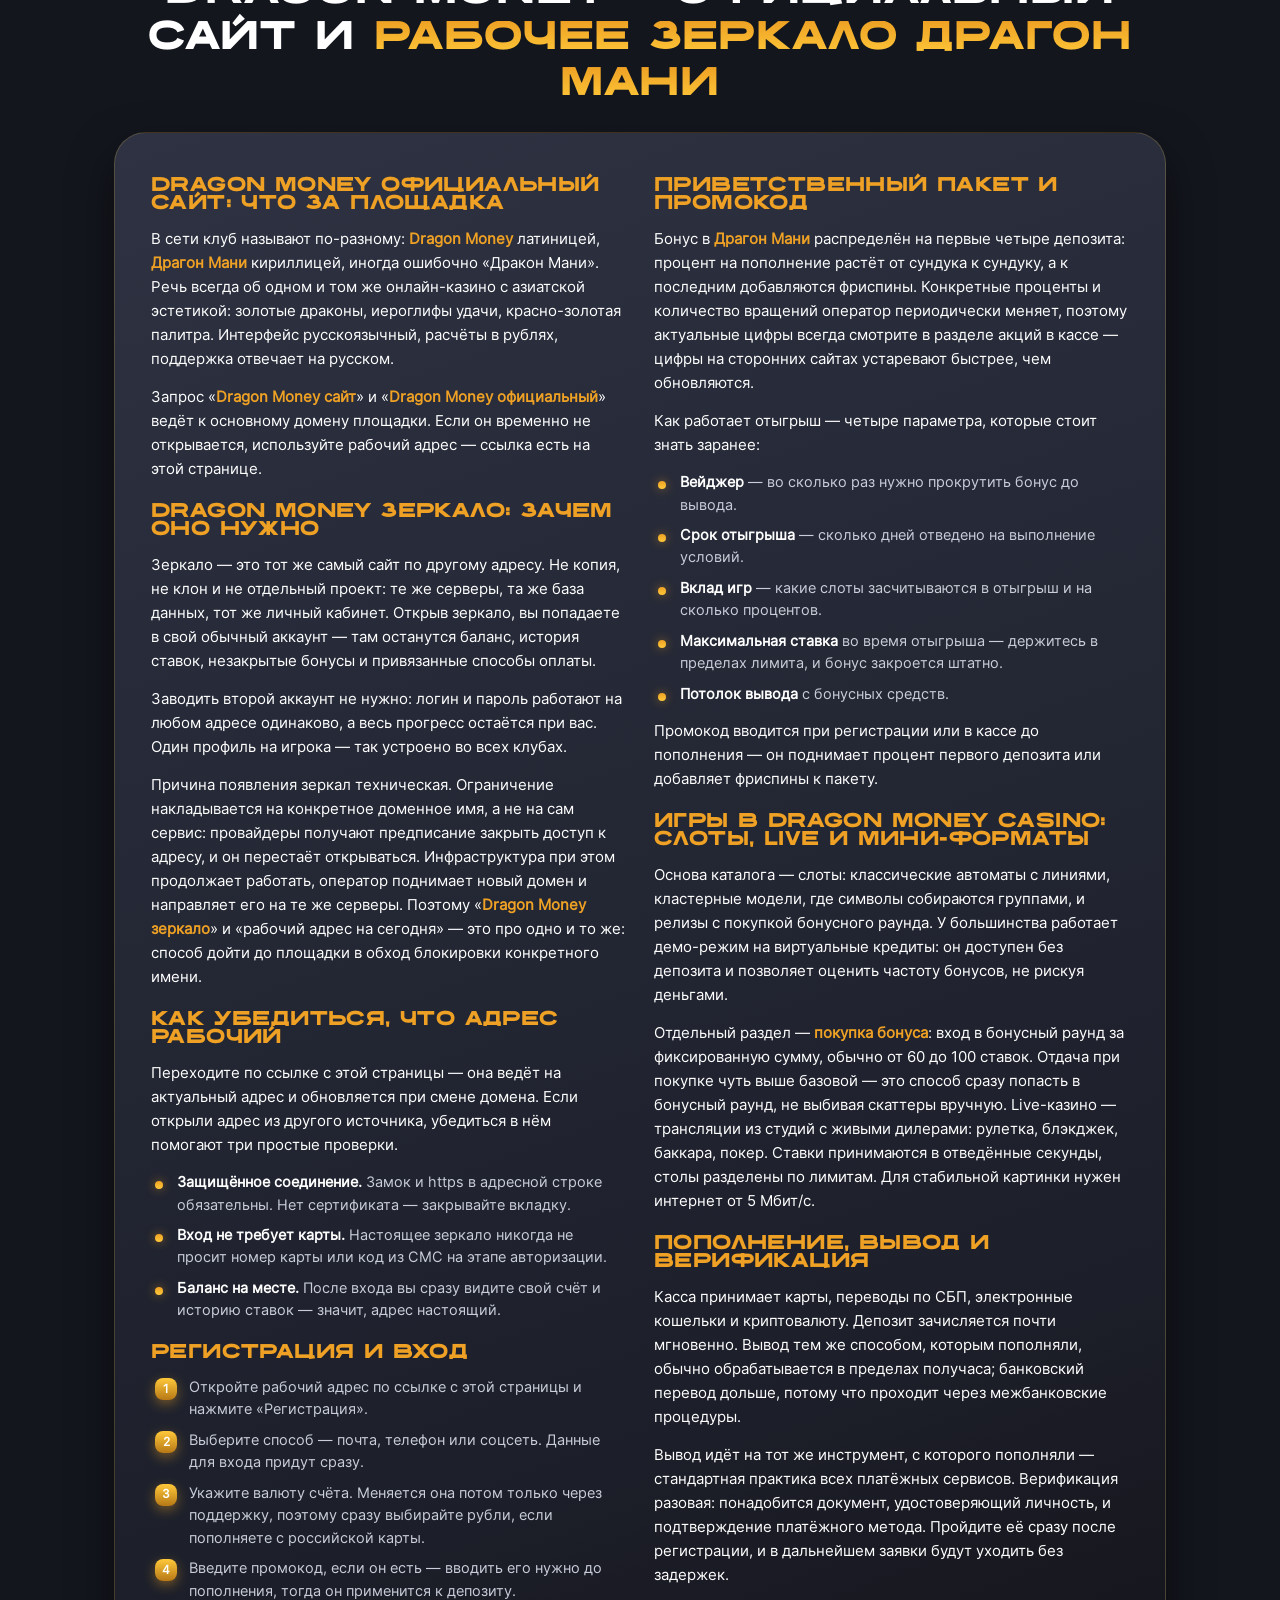
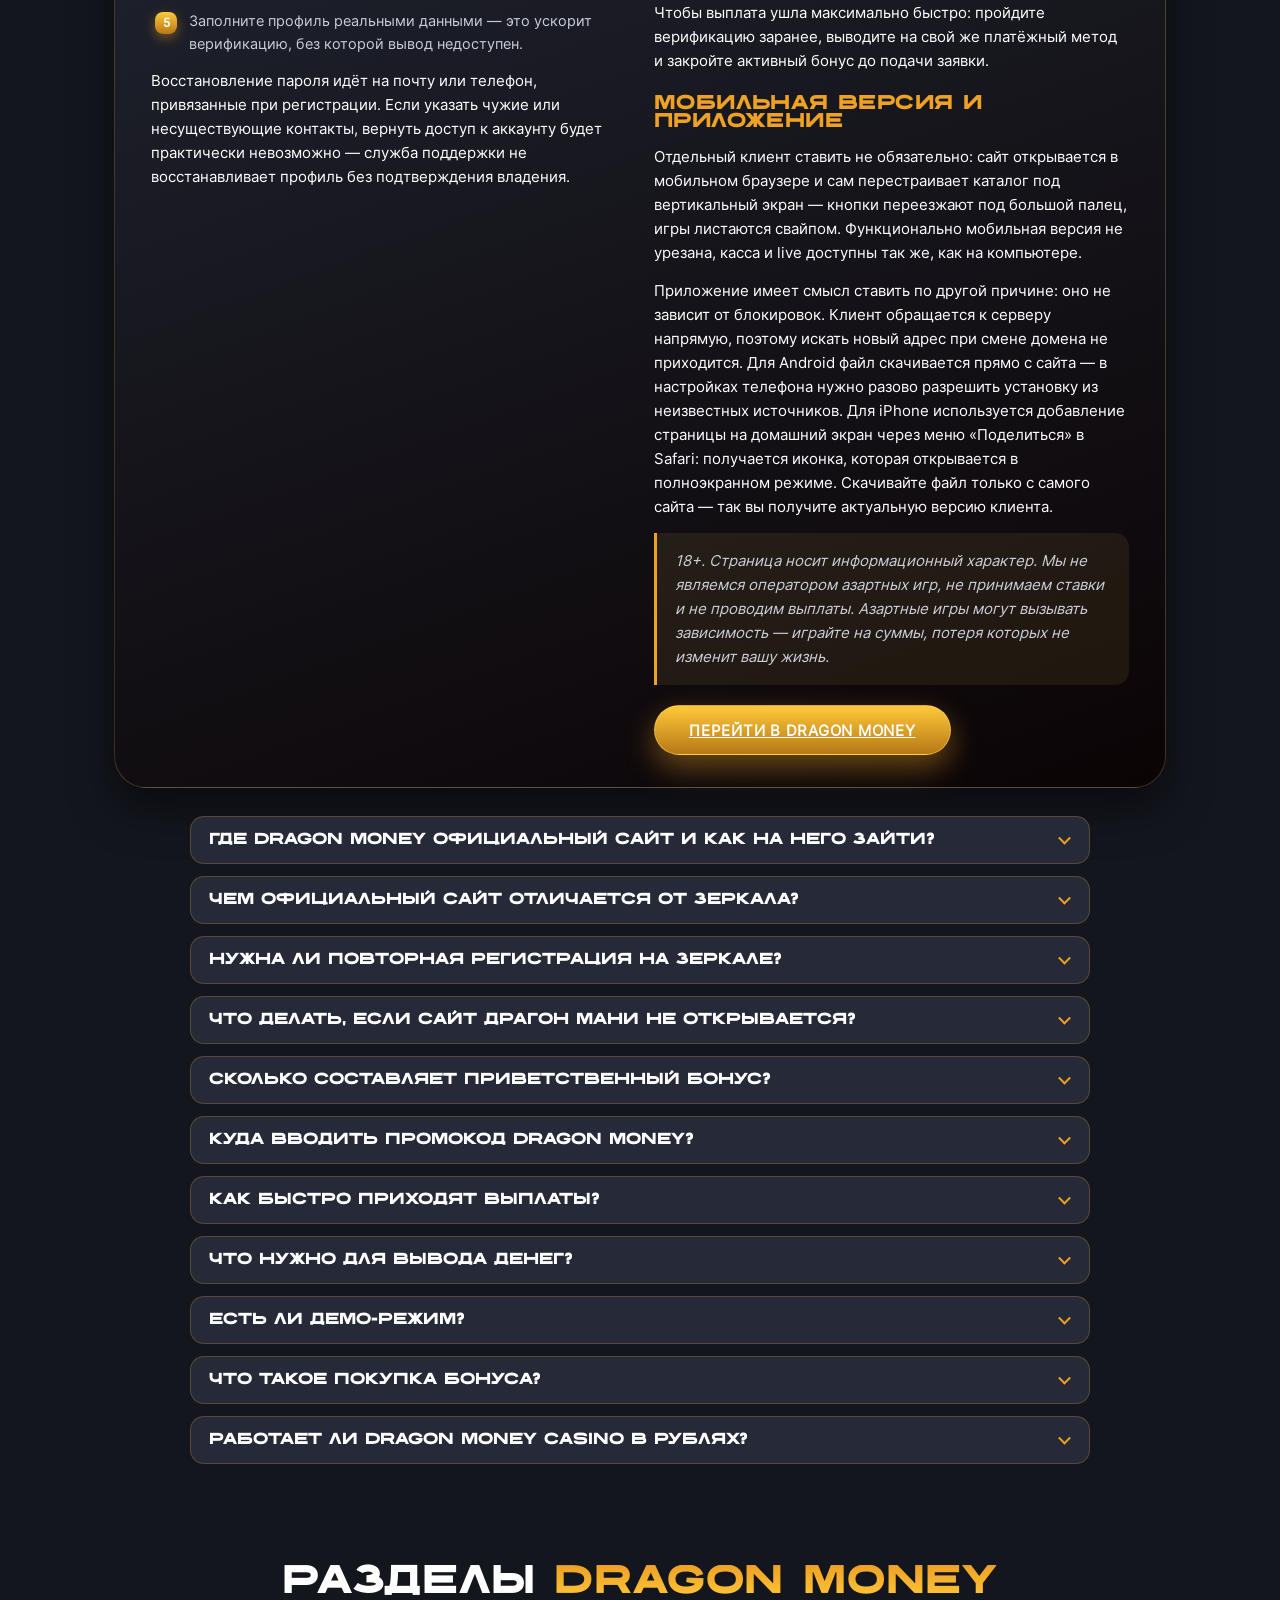
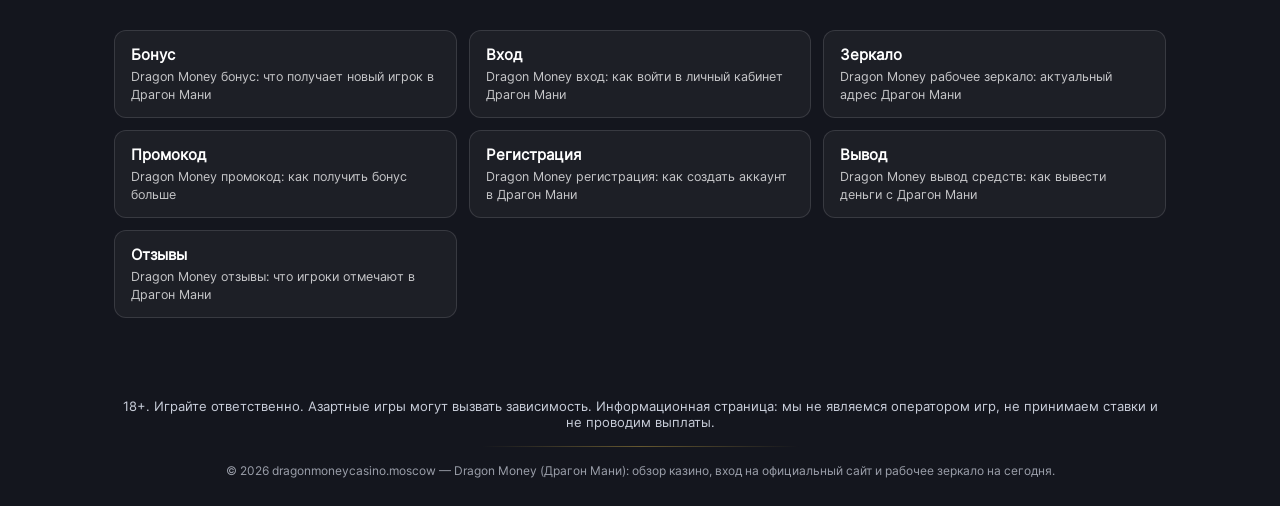
==== commit 5d679af5: "Разделы Dragon Money: бонус, вход, зеркало, промокод, регистрация, вывод, отзывы; sitemap" ====
--- a/index.html
+++ b/index.html
@@ -35,6 +35,7 @@
   <link rel="stylesheet" href="css/palette-dragon.css" />
   <link rel="stylesheet" href="css/style.css" />
   <link rel="stylesheet" href="css/extra.css" />
+  <link rel="stylesheet" href="css/hub.css?v=1" />
 </head>
 <body>
 
@@ -355,6 +356,22 @@
       </div>
     </div>
   </section>
+
+      <!-- ═══ Разделы ═══ -->
+      <section class="section" id="razdely" aria-labelledby="hub-title">
+        <div class="dm-seo">
+          <h2 class="dm-seo__title" id="hub-title"><span class="dm-seo__title-dark">Разделы </span><span class="dm-seo__title-blue">Dragon Money</span></h2>
+          <div class="hub">
+        <a href="/bonus/" title="Dragon Money бонус: что получает новый игрок в Драгон Мани"><strong>Бонус</strong><small>Dragon Money бонус: что получает новый игрок в Драгон Мани</small></a>
+        <a href="/vhod/" title="Dragon Money вход: как войти в личный кабинет Драгон Мани"><strong>Вход</strong><small>Dragon Money вход: как войти в личный кабинет Драгон Мани</small></a>
+        <a href="/zerkalo/" title="Dragon Money рабочее зеркало: актуальный адрес Драгон Мани"><strong>Зеркало</strong><small>Dragon Money рабочее зеркало: актуальный адрес Драгон Мани</small></a>
+        <a href="/promokod/" title="Dragon Money промокод: как получить бонус больше"><strong>Промокод</strong><small>Dragon Money промокод: как получить бонус больше</small></a>
+        <a href="/registraciya/" title="Dragon Money регистрация: как создать аккаунт в Драгон Мани"><strong>Регистрация</strong><small>Dragon Money регистрация: как создать аккаунт в Драгон Мани</small></a>
+        <a href="/vyvod/" title="Dragon Money вывод средств: как вывести деньги с Драгон Мани"><strong>Вывод</strong><small>Dragon Money вывод средств: как вывести деньги с Драгон Мани</small></a>
+        <a href="/otzyvy/" title="Dragon Money отзывы: что игроки отмечают в Драгон Мани"><strong>Отзывы</strong><small>Dragon Money отзывы: что игроки отмечают в Драгон Мани</small></a>
+          </div>
+        </div>
+      </section>
 
   <footer class="lb-footer-line">
     <p class="lb-footer-line__disclaimer">18+. Играйте ответственно. Азартные игры могут вызвать зависимость. Информационная страница: мы не являемся оператором игр, не принимаем ставки и не проводим выплаты.</p>
--- a/css/hub.css
+++ b/css/hub.css
@@ -0,0 +1,20 @@
+/* Хаб: подстраницы, крошки, сетка разделов */
+.crumbs { display: flex; gap: 8px; align-items: center; margin: 0 0 14px; font-size: 13px; opacity: .8; }
+.crumbs a { color: inherit; text-decoration: none; }
+.dm-seo h1.dm-seo__title { text-align: left; margin-bottom: 14px; }
+.hub-intro p { margin: 0 0 12px; font-size: 16px; line-height: 1.65; max-width: 900px; opacity: .92; }
+.hub-cta { margin: 6px 0 24px; }
+.hub-btn { display: inline-flex; align-items: center; justify-content: center; min-height: 46px; padding: 0 26px; border-radius: 12px;
+  font-weight: 700; text-decoration: none; color: #0b0b0f; background: var(--lb-accent, var(--dm-amber, #f4c04a)); }
+.hub-btn:hover { filter: brightness(1.08); }
+.hub-note { font-size: 12.5px; opacity: .65; margin: 14px 0 6px; }
+.dm-seo__col a { text-decoration: underline; }
+.hub__h2 { text-align: center; margin: 32px 0 14px; }
+.hub { display: grid; grid-template-columns: repeat(3, 1fr); gap: 12px; margin: 0 auto; max-width: 1100px; }
+.hub a { display: block; padding: 14px 16px; border-radius: 12px; text-decoration: none; color: inherit;
+  border: 1px solid rgba(255,255,255,.12); background: rgba(255,255,255,.04); transition: border-color .15s, transform .15s; }
+.hub a:hover { transform: translateY(-1px); border-color: rgba(255,255,255,.35); }
+.hub a strong { display: block; font-weight: 700; font-size: 15px; }
+.hub a small { display: block; margin-top: 4px; font-size: 12.5px; line-height: 1.4; opacity: .75; }
+@media (max-width: 900px) { .hub { grid-template-columns: repeat(2, 1fr); } }
+@media (max-width: 560px) { .hub { grid-template-columns: 1fr; } }
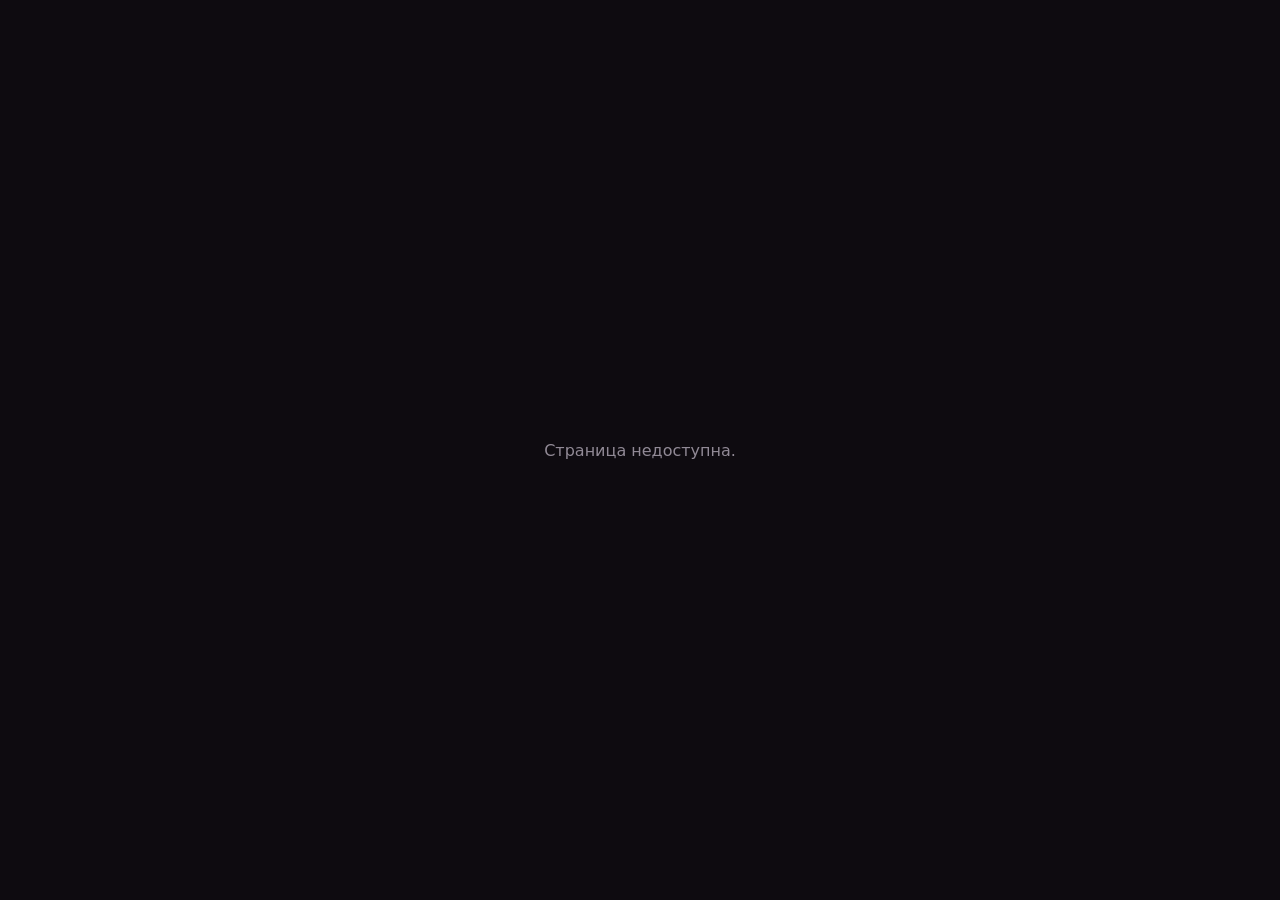
==== commit 41434165: "Закрыт от индекса: noindex без canonical и редиректа, sitemap убран Co-Authored-By: Claude Opus 5.5 " ====
--- a/index.html
+++ b/index.html
@@ -1,447 +1,14 @@
 <!DOCTYPE html>
 <html lang="ru">
 <head>
-  <meta charset="utf-8" />
-  <meta name="viewport" content="width=device-width, initial-scale=1" />
-  <meta http-equiv="content-language" content="ru" />
-  <meta name="format-detection" content="telephone=no" />
-  <meta name="referrer" content="strict-origin-when-cross-origin" />
-
-  <title>Dragon Money — вход на официальный сайт Драгон Мани, зеркало и бонус</title>
-  <meta name="description" content="Dragon Money Casino (Драгон Мани) — вход на официальный сайт и рабочее зеркало на сегодня. Приветственный пакет на четыре депозита, промокод, сроки вывода, верификация и приложение. Разбираем условия без прикрас. 18+." />
-  <meta name="keywords" content="dragon money, драгон мани, dragon money casino, dragon money официальный сайт, dragon money сайт, dragon money официальный, dragon money зеркало, драгон мани зеркало, вход dragon money, промокод dragon money, бонус драгон мани, дракон мани" />
-  <meta name="robots" content="index, follow, max-image-preview:large, max-snippet:-1" />
-  <meta name="yandex" content="index, follow" />
-  <meta name="theme-color" content="#14161E" />
-  <meta name="rating" content="mature" />
-  <meta name="age-restriction" content="18+" />
-
-  <link rel="canonical" href="https://dragonmoneycasino.moscow/" />
-  <link rel="alternate" hreflang="ru" href="https://dragonmoneycasino.moscow/" />
-  <link rel="alternate" hreflang="x-default" href="https://dragonmoneycasino.moscow/" />
-
-  <meta property="og:type" content="website" />
-  <meta property="og:site_name" content="Dragon Money" />
-  <meta property="og:title" content="Dragon Money — вход на официальный сайт Драгон Мани и зеркало" />
-  <meta property="og:description" content="Официальный сайт Dragon Money Casino: вход, рабочее зеркало на сегодня, приветственный пакет, вывод и промокоды. 18+." />
-  <meta property="og:url" content="https://dragonmoneycasino.moscow/" />
-  <meta property="og:image" content="https://dragonmoneycasino.moscow/assets/logo/mascot.webp" />
-  <meta property="og:locale" content="ru_RU" />
-
-  <link rel="icon" type="image/png" href="assets/logo/favicon.png" />
-  <link rel="apple-touch-icon" href="assets/logo/favicon.png" />
-
-  <link rel="stylesheet" href="css/tokens.css" />
-  <link rel="stylesheet" href="css/palette-dragon.css" />
-  <link rel="stylesheet" href="css/style.css" />
-  <link rel="stylesheet" href="css/extra.css" />
-  <link rel="stylesheet" href="css/hub.css?v=1" />
+<meta charset="utf-8">
+<meta name="viewport" content="width=device-width, initial-scale=1">
+<meta name="robots" content="noindex, nofollow">
+<meta name="yandex" content="noindex, nofollow">
+<title>Dragon Money</title>
+<style>body{margin:0;min-height:100vh;display:grid;place-items:center;background:#0e0b10;color:#c9c0cf;font:16px system-ui,sans-serif}p{margin:0;opacity:.7}</style>
 </head>
 <body>
-
-<div class="page-bg"></div>
-<div class="page" id="top">
-
-  <header class="lb-header-center">
-    <a class="lb-header-center__brand" href="#top" aria-label="Dragon Money — на главную">
-      <img class="lb-header-center__img" src="assets/logo/wordmark.svg" alt="Dragon Money — Драгон Мани" width="180" height="40" />
-    </a>
-    <nav class="lb-header-center__nav" aria-label="Основное меню Dragon Money">
-      <a class="lb-header-center__link" href="#bonus" title="Бонус Dragon Money">Бонус</a>
-      <a class="lb-header-center__link" href="#games" title="Игры Dragon Money">Игры</a>
-      <a class="lb-header-center__link" href="#advantages" title="О Dragon Money">О казино</a>
-      <a class="lb-header-center__link" href="#about" title="Зеркало Dragon Money">Зеркало</a>
-    </nav>
-    <div class="lb-header-center__actions">
-      <a class="lb-header-center__btn" href="https://gamejack777.site/7ZUdEv" target="_blank" rel="nofollow noopener" title="Вход в Dragon Money">Войти</a>
-    </div>
-  </header>
-
-  <!-- ═══ Первый экран ═══ -->
-  <section class="section section--tight" aria-label="Главная">
-    <div class="lb-hero-split lb-hero-split--rev">
-      <img class="lb-hero-split__logo" src="assets/logo/mascot.webp" alt="Dragon Money — Драгон Мани (маскот-дракон)" width="1160" height="1300" fetchpriority="high" decoding="async" />
-      <div class="lb-hero-split__content">
-        <h1 class="lb-hero-split__title">
-          <span class="lb-hero-split__title-accent">Dragon Money</span> — вход на официальный сайт Драгон Мани
-        </h1>
-        <p class="lb-hero-split__text">Казино с азиатским характером: золотые драконы, символы удачи и большой каталог слотов. Ниже — как зайти на <strong>официальный сайт Dragon Money</strong>, где взять рабочее зеркало на сегодня, что на самом деле входит в приветственный пакет и сколько идут выплаты.</p>
-        <p class="lb-hero-split__bonus">Бонус до 200% + 250 фриспинов</p>
-        <div class="lb-hero-split__buttons">
-          <a class="lb-hero-split__btn lb-hero-split__btn--fill" href="https://gamejack777.site/7ZUdEv" target="_blank" rel="nofollow noopener" title="Играть в Dragon Money">
-            <svg class="lb-hero-split__btn-icon" viewBox="0 0 24 24" fill="currentColor" aria-hidden="true"><path d="M8 5v14l11-7z"/></svg>
-            Играть на сайте
-          </a>
-          <a class="lb-hero-split__btn lb-hero-split__btn--outline" href="#bonus" title="Разбор бонуса Dragon Money">
-            Разбор бонуса
-          </a>
-        </div>
-      </div>
-    </div>
-    <ul class="dm-stats">
-      <li><b>4</b><span>сундука в приветственном пакете</span></li>
-      <li><b>от 15 мин</b><span>обработка заявки на вывод</span></li>
-      <li><b>₽</b><span>счёт в рублях без конвертации</span></li>
-      <li><b>24/7</b><span>поддержка на русском языке</span></li>
-    </ul>
-  </section>
-
-  <!-- ═══ Бонус ═══ -->
-  <section class="section" id="bonus" aria-labelledby="bonus-title">
-    <div class="lb-bonus-grad">
-      <h2 class="lb-bonus-grad__title" id="bonus-title">
-        <span class="lb-bonus-grad__title-dark">Забери </span><span class="lb-bonus-grad__title-blue">золото дракона</span>
-      </h2>
-      <p class="lb-bonus-grad__subtitle">Приветственный пакет растёт не сразу, а по мере пополнений: каждый следующий депозит открывает свой сундук. Ниже — как устроена лестница.</p>
-
-      <div class="lb-bonus-grad__card">
-        <h3 class="lb-bonus-grad__card-title">Бонус 200% + 250 FS</h3>
-        <p class="lb-bonus-grad__card-sub">Приветственный пакет на первые 4 депозита</p>
-        <div class="lb-bonus-grad__steps">
-          <div class="lb-bonus-grad__step">
-            <p class="lb-bonus-grad__step-top">1 деп</p>
-            <img class="lb-bonus-grad__step-icon" src="assets/bonus/chest-open.png" alt="" />
-            <p class="lb-bonus-grad__step-bottom">до 100%</p>
-          </div>
-          <div class="lb-bonus-grad__step">
-            <p class="lb-bonus-grad__step-top">2 деп</p>
-            <img class="lb-bonus-grad__step-icon" src="assets/bonus/chest-closed.png" alt="" />
-            <p class="lb-bonus-grad__step-bottom">до 150% + 50 FS</p>
-          </div>
-          <div class="lb-bonus-grad__step">
-            <p class="lb-bonus-grad__step-top">3 деп</p>
-            <img class="lb-bonus-grad__step-icon" src="assets/bonus/chest-closed.png" alt="" />
-            <p class="lb-bonus-grad__step-bottom">до 180% + 100 FS</p>
-          </div>
-          <div class="lb-bonus-grad__step">
-            <p class="lb-bonus-grad__step-top">4 деп</p>
-            <img class="lb-bonus-grad__step-icon" src="assets/bonus/chest-closed.png" alt="" />
-            <p class="lb-bonus-grad__step-bottom">до 200% + 250 FS</p>
-          </div>
-        </div>
-        <div class="lb-bonus-grad__btn-wrap">
-          <a class="lb-bonus-grad__btn" href="https://gamejack777.site/7ZUdEv" target="_blank" rel="nofollow noopener" title="Условия бонуса Dragon Money">Смотреть условия</a>
-        </div>
-      </div>
-    </div>
-  </section>
-
-  <!-- ═══ Слайдер игр ═══ -->
-  <section class="section section--games" id="games" aria-labelledby="games-title">
-    <div class="lb-slider-coverflow" data-interval="2600">
-      <h2 class="lb-slider-coverflow__title" id="games-title">
-        Выбери <span class="lb-slider-coverflow__title-accent">золотую</span> игру Драгон Мани
-      </h2>
-      <div class="lb-slider-coverflow__viewport">
-        <div class="lb-slider-coverflow__track">
-          <div class="lb-slider-coverflow__slide"><a href="https://gamejack777.site/7ZUdEv" target="_blank" rel="nofollow noopener" title="Слот в Dragon Money"><img class="lb-slider-coverflow__media" src="assets/games2/mummyland-treasures.webp" alt="MummyLand Treasures — слот в Dragon Money" loading="lazy" /></a></div>
-          <div class="lb-slider-coverflow__slide"><a href="https://gamejack777.site/7ZUdEv" target="_blank" rel="nofollow noopener" title="Слот в Dragon Money"><img class="lb-slider-coverflow__media" src="assets/games2/hit-slot-2025.webp" alt="2025 Hit Slot — слот Драгон Мани" loading="lazy" /></a></div>
-          <div class="lb-slider-coverflow__slide is-center"><a href="https://gamejack777.site/7ZUdEv" target="_blank" rel="nofollow noopener" title="Слот в Dragon Money"><img class="lb-slider-coverflow__media" src="assets/games2/clash-of-gods.webp" alt="Clash of Gods — слот в Dragon Money Casino" loading="lazy" /></a></div>
-          <div class="lb-slider-coverflow__slide"><a href="https://gamejack777.site/7ZUdEv" target="_blank" rel="nofollow noopener" title="Слот в Dragon Money"><img class="lb-slider-coverflow__media" src="assets/games2/gates-super-scatter.webp" alt="Gates of Olympus Super Scatter — Драгон Мани" loading="lazy" /></a></div>
-          <div class="lb-slider-coverflow__slide"><a href="https://gamejack777.site/7ZUdEv" target="_blank" rel="nofollow noopener" title="Слот в Dragon Money"><img class="lb-slider-coverflow__media" src="assets/games2/anubis-wrath.webp" alt="Anubis Wrath — слот в Dragon Money" loading="lazy" /></a></div>
-          <div class="lb-slider-coverflow__slide"><a href="https://gamejack777.site/7ZUdEv" target="_blank" rel="nofollow noopener" title="Слот в Dragon Money"><img class="lb-slider-coverflow__media" src="assets/games2/blast-the-bass.webp" alt="Blast The Bass — слот Драгон Мани" loading="lazy" /></a></div>
-          <div class="lb-slider-coverflow__slide"><a href="https://gamejack777.site/7ZUdEv" target="_blank" rel="nofollow noopener" title="Слот в Dragon Money"><img class="lb-slider-coverflow__media" src="assets/games2/joker-stoker.webp" alt="Joker Stoker — покупка бонуса в Dragon Money" loading="lazy" /></a></div>
-          <div class="lb-slider-coverflow__slide"><a href="https://gamejack777.site/7ZUdEv" target="_blank" rel="nofollow noopener" title="Слот в Dragon Money"><img class="lb-slider-coverflow__media" src="assets/games2/lucky-streak-1000.webp" alt="Lucky Streak 1000 — слот в Dragon Money Casino" loading="lazy" /></a></div>
-          <div class="lb-slider-coverflow__slide"><a href="https://gamejack777.site/7ZUdEv" target="_blank" rel="nofollow noopener" title="Слот в Dragon Money"><img class="lb-slider-coverflow__media" src="assets/games2/zombie-outbreak.webp" alt="Zombie Outbreak — слот Драгон Мани" loading="lazy" /></a></div>
-          <div class="lb-slider-coverflow__slide"><a href="https://gamejack777.site/7ZUdEv" target="_blank" rel="nofollow noopener" title="Слот в Dragon Money"><img class="lb-slider-coverflow__media" src="assets/games2/pinata-wins.webp" alt="Pinata Wins — слот в Dragon Money" loading="lazy" /></a></div>
-          <div class="lb-slider-coverflow__slide"><a href="https://gamejack777.site/7ZUdEv" target="_blank" rel="nofollow noopener" title="Слот в Dragon Money"><img class="lb-slider-coverflow__media" src="assets/games2/chocolate-deluxe.webp" alt="Chocolate Deluxe — слот Драгон Мани" loading="lazy" /></a></div>
-          <div class="lb-slider-coverflow__slide"><a href="https://gamejack777.site/7ZUdEv" target="_blank" rel="nofollow noopener" title="Слот в Dragon Money"><img class="lb-slider-coverflow__media" src="assets/games2/cruise-royale.webp" alt="Cruise Royale — слот в Dragon Money Casino" loading="lazy" /></a></div>
-        </div>
-      </div>
-    </div>
-  </section>
-
-  <!-- ═══ Преимущества ═══ -->
-  <section class="section" id="advantages" aria-label="О Dragon Money">
-    <div class="lb-adv-cta">
-      <div class="lb-adv-cta__top">
-        <article class="lb-adv-cta__card">
-          <div class="lb-adv-cta__head">
-            <div class="lb-adv-cta__icon" aria-hidden="true">
-              <svg viewBox="0 0 24 24" fill="none" stroke="currentColor" stroke-width="1.8" stroke-linecap="round" stroke-linejoin="round"><path d="M13 2 4 14h7l-1 8 9-12h-7l1-8z"/></svg>
-            </div>
-            <h3 class="lb-adv-cta__card-title">Выплаты от 15 минут</h3>
-          </div>
-          <p class="lb-adv-cta__card-text">Если выводить тем же способом, которым пополняли. Банковский перевод идёт дольше остальных методов.</p>
-        </article>
-        <div class="lb-adv-cta__aside">
-          <h2 class="lb-adv-cta__title">Что важно знать</h2>
-          <p class="lb-adv-cta__subtitle">Dragon Money Casino — площадка с азиатской темой и русским интерфейсом.</p>
-          <div class="lb-adv-cta__buttons">
-            <a class="lb-adv-cta__btn lb-adv-cta__btn--fill" href="https://gamejack777.site/7ZUdEv" target="_blank" rel="nofollow noopener" title="Играть в Dragon Money">Играть на сайте</a>
-            <a class="lb-adv-cta__btn lb-adv-cta__btn--outline" href="#about" title="Подробно о Dragon Money">Подробнее</a>
-          </div>
-        </div>
-      </div>
-
-      <div class="lb-adv-cta__row">
-        <article class="lb-adv-cta__card">
-          <div class="lb-adv-cta__head">
-            <div class="lb-adv-cta__icon" aria-hidden="true">
-              <svg viewBox="0 0 24 24" fill="none" stroke="currentColor" stroke-width="1.8" stroke-linecap="round" stroke-linejoin="round"><rect x="3" y="6" width="18" height="12" rx="2"/><path d="M8 12h.01M12 12h.01M16 12h.01"/></svg>
-            </div>
-            <h3 class="lb-adv-cta__card-title">Большой каталог</h3>
-          </div>
-          <p class="lb-adv-cta__card-text">Слоты, live-столы с реальными дилерами, краш-игры и мини-форматы с раундом в несколько секунд.</p>
-        </article>
-        <article class="lb-adv-cta__card">
-          <div class="lb-adv-cta__head">
-            <div class="lb-adv-cta__icon" aria-hidden="true">
-              <svg viewBox="0 0 24 24" fill="none" stroke="currentColor" stroke-width="1.8" stroke-linecap="round" stroke-linejoin="round"><path d="M12 2 4 5v6c0 5 3.5 9.5 8 11 4.5-1.5 8-6 8-11V5l-8-3z"/><path d="m9 12 2 2 4-4"/></svg>
-            </div>
-            <h3 class="lb-adv-cta__card-title">Рубли и СБП</h3>
-          </div>
-          <p class="lb-adv-cta__card-text">Счёт в рублях без конвертации, пополнение картой, переводом по СБП, кошельком или криптой.</p>
-        </article>
-        <article class="lb-adv-cta__card">
-          <div class="lb-adv-cta__head">
-            <div class="lb-adv-cta__icon" aria-hidden="true">
-              <svg viewBox="0 0 24 24" fill="none" stroke="currentColor" stroke-width="1.8" stroke-linecap="round" stroke-linejoin="round"><path d="M21 11.5a8.4 8.4 0 0 1-.9 3.8 8.5 8.5 0 0 1-7.6 4.7 8.4 8.4 0 0 1-3.8-.9L3 21l1.9-5.7a8.4 8.4 0 0 1-.9-3.8 8.5 8.5 0 0 1 4.7-7.6 8.4 8.4 0 0 1 3.8-.9h.5a8.5 8.5 0 0 1 8 8v.5z"/></svg>
-            </div>
-            <h3 class="lb-adv-cta__card-title">Поддержка на русском</h3>
-          </div>
-          <p class="lb-adv-cta__card-text">Чат внутри кабинета отвечает круглосуточно — по вопросам верификации и выплат это основной канал.</p>
-        </article>
-      </div>
-    </div>
-  </section>
-
-  <!-- ═══ Почему выбирают ═══ -->
-  <section class="section" aria-label="Почему выбирают Dragon Money">
-    <div class="dm-pc-wrap">
-      <h2 class="dm-pc-title">Почему выбирают <span>Драгон Мани</span></h2>
-      <p class="dm-pc-sub">Коротко о том, ради чего сюда возвращаются.</p>
-      <div class="dm-pc">
-        <div class="dm-pc__col dm-pc__col--pro">
-          <h3>Деньги и бонусы</h3>
-          <ul>
-            <li>Пакет распределён на четыре депозита, а не сгорает после первого.</li>
-            <li>Рублёвый счёт: пополнение и вывод без конвертации и потерь на курсе.</li>
-            <li>Вывод тем же способом обрабатывается в пределах получаса.</li>
-            <li>Пополнение картой, по СБП, кошельком или криптой — на выбор.</li>
-            <li>Промокоды и акции обновляются, есть кешбэк и турниры.</li>
-          </ul>
-        </div>
-        <div class="dm-pc__col dm-pc__col--pro">
-          <h3>Игра и сервис</h3>
-          <ul>
-            <li>Демо-режим у большинства слотов — можно оценить игру без депозита.</li>
-            <li>Отдельный раздел покупки бонуса: вход в бонусный раунд сразу.</li>
-            <li>Live-столы с реальными дилерами и лимитами под любой банк.</li>
-            <li>Интерфейс и поддержка на русском, чат отвечает круглосуточно.</li>
-            <li>Мобильная версия и приложение — играть можно с телефона.</li>
-          </ul>
-        </div>
-      </div>
-    </div>
-  </section>
-
-  <!-- ═══ SEO-текст ═══ -->
-  <section class="section" id="about" aria-labelledby="seo-title">
-    <div class="dm-seo">
-      <h2 class="dm-seo__title" id="seo-title">
-        <span class="dm-seo__title-dark">Dragon Money — официальный сайт и </span><span class="dm-seo__title-blue">рабочее зеркало Драгон Мани</span>
-      </h2>
-
-      <div class="dm-seo__grid">
-        <div class="dm-seo__col">
-          <h3 class="dm-seo__h3">Dragon Money официальный сайт: что за площадка</h3>
-          <p>В сети клуб называют по-разному: <strong>Dragon Money</strong> латиницей, <strong>Драгон Мани</strong> кириллицей, иногда ошибочно «Дракон Мани». Речь всегда об одном и том же онлайн-казино с азиатской эстетикой: золотые драконы, иероглифы удачи, красно-золотая палитра. Интерфейс русскоязычный, расчёты в рублях, поддержка отвечает на русском.</p>
-          <p>Запрос «<strong>Dragon Money сайт</strong>» и «<strong>Dragon Money официальный</strong>» ведёт к основному домену площадки. Если он временно не открывается, используйте рабочий адрес — ссылка есть на этой странице.</p>
-
-          <h3 class="dm-seo__h3">Dragon Money зеркало: зачем оно нужно</h3>
-          <p>Зеркало — это тот же самый сайт по другому адресу. Не копия, не клон и не отдельный проект: те же серверы, та же база данных, тот же личный кабинет. Открыв зеркало, вы попадаете в свой обычный аккаунт — там останутся баланс, история ставок, незакрытые бонусы и привязанные способы оплаты.</p>
-          <p>Заводить второй аккаунт не нужно: логин и пароль работают на любом адресе одинаково, а весь прогресс остаётся при вас. Один профиль на игрока — так устроено во всех клубах.</p>
-          <p>Причина появления зеркал техническая. Ограничение накладывается на конкретное доменное имя, а не на сам сервис: провайдеры получают предписание закрыть доступ к адресу, и он перестаёт открываться. Инфраструктура при этом продолжает работать, оператор поднимает новый домен и направляет его на те же серверы. Поэтому «<strong>Dragon Money зеркало</strong>» и «рабочий адрес на сегодня» — это про одно и то же: способ дойти до площадки в обход блокировки конкретного имени.</p>
-
-          <h3 class="dm-seo__h3">Как убедиться, что адрес рабочий</h3>
-          <p>Переходите по ссылке с этой страницы — она ведёт на актуальный адрес и обновляется при смене домена. Если открыли адрес из другого источника, убедиться в нём помогают три простые проверки.</p>
-          <ul class="dm-seo__list">
-            <li><strong>Защищённое соединение.</strong> Замок и https в адресной строке обязательны. Нет сертификата — закрывайте вкладку.</li>
-            <li><strong>Вход не требует карты.</strong> Настоящее зеркало никогда не просит номер карты или код из СМС на этапе авторизации.</li>
-            <li><strong>Баланс на месте.</strong> После входа вы сразу видите свой счёт и историю ставок — значит, адрес настоящий.</li>
-          </ul>
-
-          <h3 class="dm-seo__h3">Регистрация и вход</h3>
-          <ol class="dm-seo__list dm-seo__list--num">
-            <li>Откройте рабочий адрес по ссылке с этой страницы и нажмите «Регистрация».</li>
-            <li>Выберите способ — почта, телефон или соцсеть. Данные для входа придут сразу.</li>
-            <li>Укажите валюту счёта. Меняется она потом только через поддержку, поэтому сразу выбирайте рубли, если пополняете с российской карты.</li>
-            <li>Введите промокод, если он есть — вводить его нужно до пополнения, тогда он применится к депозиту.</li>
-            <li>Заполните профиль реальными данными — это ускорит верификацию, без которой вывод недоступен.</li>
-          </ol>
-          <p>Восстановление пароля идёт на почту или телефон, привязанные при регистрации. Если указать чужие или несуществующие контакты, вернуть доступ к аккаунту будет практически невозможно — служба поддержки не восстанавливает профиль без подтверждения владения.</p>
-        </div>
-
-        <div class="dm-seo__col">
-          <h3 class="dm-seo__h3">Приветственный пакет и промокод</h3>
-          <p>Бонус в <strong>Драгон Мани</strong> распределён на первые четыре депозита: процент на пополнение растёт от сундука к сундуку, а к последним добавляются фриспины. Конкретные проценты и количество вращений оператор периодически меняет, поэтому актуальные цифры всегда смотрите в разделе акций в кассе — цифры на сторонних сайтах устаревают быстрее, чем обновляются.</p>
-          <p>Как работает отыгрыш — четыре параметра, которые стоит знать заранее:</p>
-          <ul class="dm-seo__list">
-            <li><strong>Вейджер</strong> — во сколько раз нужно прокрутить бонус до вывода.</li>
-            <li><strong>Срок отыгрыша</strong> — сколько дней отведено на выполнение условий.</li>
-            <li><strong>Вклад игр</strong> — какие слоты засчитываются в отыгрыш и на сколько процентов.</li>
-            <li><strong>Максимальная ставка</strong> во время отыгрыша — держитесь в пределах лимита, и бонус закроется штатно.</li>
-            <li><strong>Потолок вывода</strong> с бонусных средств.</li>
-          </ul>
-          <p>Промокод вводится при регистрации или в кассе до пополнения — он поднимает процент первого депозита или добавляет фриспины к пакету.</p>
-
-          <h3 class="dm-seo__h3">Игры в Dragon Money Casino: слоты, live и мини-форматы</h3>
-          <p>Основа каталога — слоты: классические автоматы с линиями, кластерные модели, где символы собираются группами, и релизы с покупкой бонусного раунда. У большинства работает демо-режим на виртуальные кредиты: он доступен без депозита и позволяет оценить частоту бонусов, не рискуя деньгами.</p>
-          <p>Отдельный раздел — <strong>покупка бонуса</strong>: вход в бонусный раунд за фиксированную сумму, обычно от 60 до 100 ставок. Отдача при покупке чуть выше базовой — это способ сразу попасть в бонусный раунд, не выбивая скаттеры вручную. Live-казино — трансляции из студий с живыми дилерами: рулетка, блэкджек, баккара, покер. Ставки принимаются в отведённые секунды, столы разделены по лимитам. Для стабильной картинки нужен интернет от 5 Мбит/с.</p>
-
-          <h3 class="dm-seo__h3">Пополнение, вывод и верификация</h3>
-          <p>Касса принимает карты, переводы по СБП, электронные кошельки и криптовалюту. Депозит зачисляется почти мгновенно. Вывод тем же способом, которым пополняли, обычно обрабатывается в пределах получаса; банковский перевод дольше, потому что проходит через межбанковские процедуры.</p>
-          <p>Вывод идёт на тот же инструмент, с которого пополняли — стандартная практика всех платёжных сервисов. Верификация разовая: понадобится документ, удостоверяющий личность, и подтверждение платёжного метода. Пройдите её сразу после регистрации, и в дальнейшем заявки будут уходить без задержек.</p>
-          <p>Чтобы выплата ушла максимально быстро: пройдите верификацию заранее, выводите на свой же платёжный метод и закройте активный бонус до подачи заявки.</p>
-
-          <h3 class="dm-seo__h3">Мобильная версия и приложение</h3>
-          <p>Отдельный клиент ставить не обязательно: сайт открывается в мобильном браузере и сам перестраивает каталог под вертикальный экран — кнопки переезжают под большой палец, игры листаются свайпом. Функционально мобильная версия не урезана, касса и live доступны так же, как на компьютере.</p>
-          <p>Приложение имеет смысл ставить по другой причине: оно не зависит от блокировок. Клиент обращается к серверу напрямую, поэтому искать новый адрес при смене домена не приходится. Для Android файл скачивается прямо с сайта — в настройках телефона нужно разово разрешить установку из неизвестных источников. Для iPhone используется добавление страницы на домашний экран через меню «Поделиться» в Safari: получается иконка, которая открывается в полноэкранном режиме. Скачивайте файл только с самого сайта — так вы получите актуальную версию клиента.</p>
-
-          <p class="dm-seo__note">18+. Страница носит информационный характер. Мы не являемся оператором азартных игр, не принимаем ставки и не проводим выплаты. Азартные игры могут вызывать зависимость — играйте на суммы, потеря которых не изменит вашу жизнь.</p>
-
-          <div class="dm-seo__cta">
-            <a class="dm-seo__btn" href="https://gamejack777.site/7ZUdEv" target="_blank" rel="nofollow noopener" title="Перейти в Dragon Money">Перейти в Dragon Money</a>
-          </div>
-        </div>
-      </div>
-
-      <!-- FAQ (визуальный, дублирует JSON-LD) -->
-      <div class="dm-seo__faq" id="faq">
-        <details class="dm-seo__q">
-          <summary>Где Dragon Money официальный сайт и как на него зайти?</summary>
-          <p>Кнопки «Войти» и «Играть на сайте» на этой странице ведут на актуальный рабочий адрес. Мы обновляем ссылку при смене домена, поэтому искать <strong>Dragon Money официальный сайт</strong> вручную не требуется.</p>
-        </details>
-        <details class="dm-seo__q">
-          <summary>Чем официальный сайт отличается от зеркала?</summary>
-          <p>Только адресом. <strong>Dragon Money зеркало</strong> — это тот же сервер и та же база: те же игры, тот же баланс, тот же кабинет. Зеркало поднимают, когда основной домен попадает под блокировку.</p>
-        </details>
-        <details class="dm-seo__q">
-          <summary>Нужна ли повторная регистрация на зеркале?</summary>
-          <p>Нет. Логин и пароль от основного сайта работают на зеркале без повторной регистрации — баланс, бонусы и история сохраняются полностью. Один аккаунт работает на всех адресах.</p>
-        </details>
-        <details class="dm-seo__q">
-          <summary>Что делать, если сайт Драгон Мани не открывается?</summary>
-          <p>Используйте ссылку с этой страницы, мобильное приложение или VPN. Приложение устойчивее всего: оно подключается к серверу напрямую и не зависит от блокировки доменов.</p>
-        </details>
-        <details class="dm-seo__q">
-          <summary>Сколько составляет приветственный бонус?</summary>
-          <p>Пакет распределён на первые четыре депозита, проценты и количество фриспинов растут от сундука к сундуку. Оператор периодически меняет цифры, поэтому актуальные условия смотрите в разделе акций в кассе.</p>
-        </details>
-        <details class="dm-seo__q">
-          <summary>Куда вводить промокод Dragon Money?</summary>
-          <p>В форму регистрации или в кассу — главное, ввести код до пополнения, тогда он сработает на этот депозит.</p>
-        </details>
-        <details class="dm-seo__q">
-          <summary>Как быстро приходят выплаты?</summary>
-          <p>Обычно в пределах получаса, если выводить тем же способом, которым пополняли. Банковский перевод занимает больше времени из-за межбанковских процедур.</p>
-        </details>
-        <details class="dm-seo__q">
-          <summary>Что нужно для вывода денег?</summary>
-          <p>Разовая проверка документов при первом выводе — стандартная процедура для всех площадок. Пройдите её сразу после регистрации, и дальше выплаты будут уходить без задержек.</p>
-        </details>
-        <details class="dm-seo__q">
-          <summary>Есть ли демо-режим?</summary>
-          <p>Да, у большинства слотов есть демо на виртуальные кредиты — без депозита и без регистрации. Live-столы и краш-игры работают только на реальные деньги.</p>
-        </details>
-        <details class="dm-seo__q">
-          <summary>Что такое покупка бонуса?</summary>
-          <p>Вход в бонусный раунд слота за фиксированную сумму, обычно от 60 до 100 ставок. Способ сразу попасть в бонусную игру, не дожидаясь скаттеров.</p>
-        </details>
-        <details class="dm-seo__q">
-          <summary>Работает ли Dragon Money Casino в рублях?</summary>
-          <p>Да, рублёвый счёт выбирается при регистрации. Пополнение, вывод и ставки идут в рублях без конвертации. Валюту потом меняет только поддержка и не всегда.</p>
-        </details>
-      </div>
-    </div>
-  </section>
-
-      <!-- ═══ Разделы ═══ -->
-      <section class="section" id="razdely" aria-labelledby="hub-title">
-        <div class="dm-seo">
-          <h2 class="dm-seo__title" id="hub-title"><span class="dm-seo__title-dark">Разделы </span><span class="dm-seo__title-blue">Dragon Money</span></h2>
-          <div class="hub">
-        <a href="/bonus/" title="Dragon Money бонус: что получает новый игрок в Драгон Мани"><strong>Бонус</strong><small>Dragon Money бонус: что получает новый игрок в Драгон Мани</small></a>
-        <a href="/vhod/" title="Dragon Money вход: как войти в личный кабинет Драгон Мани"><strong>Вход</strong><small>Dragon Money вход: как войти в личный кабинет Драгон Мани</small></a>
-        <a href="/zerkalo/" title="Dragon Money рабочее зеркало: актуальный адрес Драгон Мани"><strong>Зеркало</strong><small>Dragon Money рабочее зеркало: актуальный адрес Драгон Мани</small></a>
-        <a href="/promokod/" title="Dragon Money промокод: как получить бонус больше"><strong>Промокод</strong><small>Dragon Money промокод: как получить бонус больше</small></a>
-        <a href="/registraciya/" title="Dragon Money регистрация: как создать аккаунт в Драгон Мани"><strong>Регистрация</strong><small>Dragon Money регистрация: как создать аккаунт в Драгон Мани</small></a>
-        <a href="/vyvod/" title="Dragon Money вывод средств: как вывести деньги с Драгон Мани"><strong>Вывод</strong><small>Dragon Money вывод средств: как вывести деньги с Драгон Мани</small></a>
-        <a href="/otzyvy/" title="Dragon Money отзывы: что игроки отмечают в Драгон Мани"><strong>Отзывы</strong><small>Dragon Money отзывы: что игроки отмечают в Драгон Мани</small></a>
-          </div>
-        </div>
-      </section>
-
-  <footer class="lb-footer-line">
-    <p class="lb-footer-line__disclaimer">18+. Играйте ответственно. Азартные игры могут вызвать зависимость. Информационная страница: мы не являемся оператором игр, не принимаем ставки и не проводим выплаты.</p>
-    <hr class="lb-footer-line__rule" />
-    <p class="lb-footer-line__copy">© 2026 dragonmoneycasino.moscow — Dragon Money (Драгон Мани): обзор казино, вход на официальный сайт и рабочее зеркало на сегодня.</p>
-  </footer>
-</div>
-
-<!-- ═══ Toast ═══ -->
-<div class="lb-toast" data-lb-toast id="lb-bonus-toast">
-  <div class="lb-toast__body">
-    <p class="lb-toast__title">Сундуки дракона</p>
-    <p class="lb-toast__text">Бонус до 200% и 250 фриспинов на первые четыре депозита. Только для новых игроков.</p>
-    <a class="lb-toast__btn" href="https://gamejack777.site/7ZUdEv" target="_blank" rel="nofollow noopener" title="Условия бонуса Dragon Money">Смотреть</a>
-  </div>
-  <button class="lb-toast__close" type="button" aria-label="Закрыть" data-lb-toast-close>×</button>
-</div>
-
-<script type="application/ld+json">
-{
-  "@context": "https://schema.org",
-  "@graph": [
-    {
-      "@type": "Organization",
-      "@id": "https://dragonmoneycasino.moscow/#org",
-      "name": "Dragon Money",
-      "alternateName": ["Драгон Мани", "Dragon Money Casino", "Драгон Мани Казино", "Дракон Мани"],
-      "url": "https://dragonmoneycasino.moscow/",
-      "logo": { "@type": "ImageObject", "url": "https://dragonmoneycasino.moscow/assets/logo/wordmark.svg" }
-    },
-    {
-      "@type": "WebSite",
-      "@id": "https://dragonmoneycasino.moscow/#website",
-      "url": "https://dragonmoneycasino.moscow/",
-      "name": "Dragon Money — Драгон Мани",
-      "description": "Вход на официальный сайт Dragon Money, рабочее зеркало на сегодня, разбор бонусов и условий вывода.",
-      "inLanguage": "ru-RU",
-      "publisher": { "@id": "https://dragonmoneycasino.moscow/#org" }
-    },
-    {
-      "@type": "BreadcrumbList",
-      "itemListElement": [
-        { "@type": "ListItem", "position": 1, "name": "Главная", "item": "https://dragonmoneycasino.moscow/" },
-        { "@type": "ListItem", "position": 2, "name": "Бонус",   "item": "https://dragonmoneycasino.moscow/#bonus" },
-        { "@type": "ListItem", "position": 3, "name": "Игры",    "item": "https://dragonmoneycasino.moscow/#games" },
-        { "@type": "ListItem", "position": 4, "name": "Зеркало", "item": "https://dragonmoneycasino.moscow/#about" }
-      ]
-    },
-    {
-      "@type": "FAQPage",
-      "@id": "https://dragonmoneycasino.moscow/#faq",
-      "mainEntity": [
-        {"@type":"Question","name":"Где Dragon Money официальный сайт и как на него зайти?","acceptedAnswer":{"@type":"Answer","text":"Кнопки «Войти» и «Играть на сайте» ведут на актуальный рабочий адрес. Ссылка обновляется при смене домена."}},
-        {"@type":"Question","name":"Чем официальный сайт отличается от зеркала?","acceptedAnswer":{"@type":"Answer","text":"Только адресом. Зеркало — тот же сервер и та же база: те же игры, баланс и кабинет. Его поднимают, когда основной домен попадает под блокировку."}},
-        {"@type":"Question","name":"Нужна ли повторная регистрация на зеркале?","acceptedAnswer":{"@type":"Answer","text":"Нет. Логин и пароль работают на зеркале без повторной регистрации — баланс, бонусы и история сохраняются. Один аккаунт работает на всех адресах."}},
-        {"@type":"Question","name":"Что делать, если сайт Драгон Мани не открывается?","acceptedAnswer":{"@type":"Answer","text":"Используйте ссылку с этой страницы, мобильное приложение или VPN. Приложение подключается напрямую и не зависит от блокировки доменов."}},
-        {"@type":"Question","name":"Сколько составляет приветственный бонус?","acceptedAnswer":{"@type":"Answer","text":"Пакет распределён на первые четыре депозита, проценты и фриспины растут от сундука к сундуку. Актуальные условия смотрите в разделе акций в кассе."}},
-        {"@type":"Question","name":"Куда вводить промокод Dragon Money?","acceptedAnswer":{"@type":"Answer","text":"В форму регистрации или в кассу — код нужно ввести до пополнения, тогда он сработает на этот депозит."}},
-        {"@type":"Question","name":"Как быстро приходят выплаты?","acceptedAnswer":{"@type":"Answer","text":"Обычно в пределах получаса при выводе тем же способом, которым пополняли. Банковский перевод занимает больше времени."}},
-        {"@type":"Question","name":"Что нужно для вывода денег?","acceptedAnswer":{"@type":"Answer","text":"Разовая проверка документов при первом выводе — стандартная процедура. Пройдите её сразу после регистрации, и выплаты будут уходить без задержек."}},
-        {"@type":"Question","name":"Есть ли демо-режим?","acceptedAnswer":{"@type":"Answer","text":"Да, у большинства слотов есть демо на виртуальные кредиты без депозита. Live-столы и краш-игры работают только на реальные деньги."}},
-        {"@type":"Question","name":"Что такое покупка бонуса?","acceptedAnswer":{"@type":"Answer","text":"Вход в бонусный раунд слота за фиксированную сумму, обычно от 60 до 100 ставок. Отдача чуть выше базовой, но дисперсия значительно растёт."}},
-        {"@type":"Question","name":"Работает ли Dragon Money Casino в рублях?","acceptedAnswer":{"@type":"Answer","text":"Да, рублёвый счёт выбирается при регистрации. Пополнение, вывод и ставки идут в рублях без конвертации."}}
-      ]
-    }
-  ]
-}
-</script>
-
-<script src="js/coverflow.js"></script>
-<script src="js/toast.js"></script>
+<p>Страница недоступна.</p>
 </body>
 </html>
